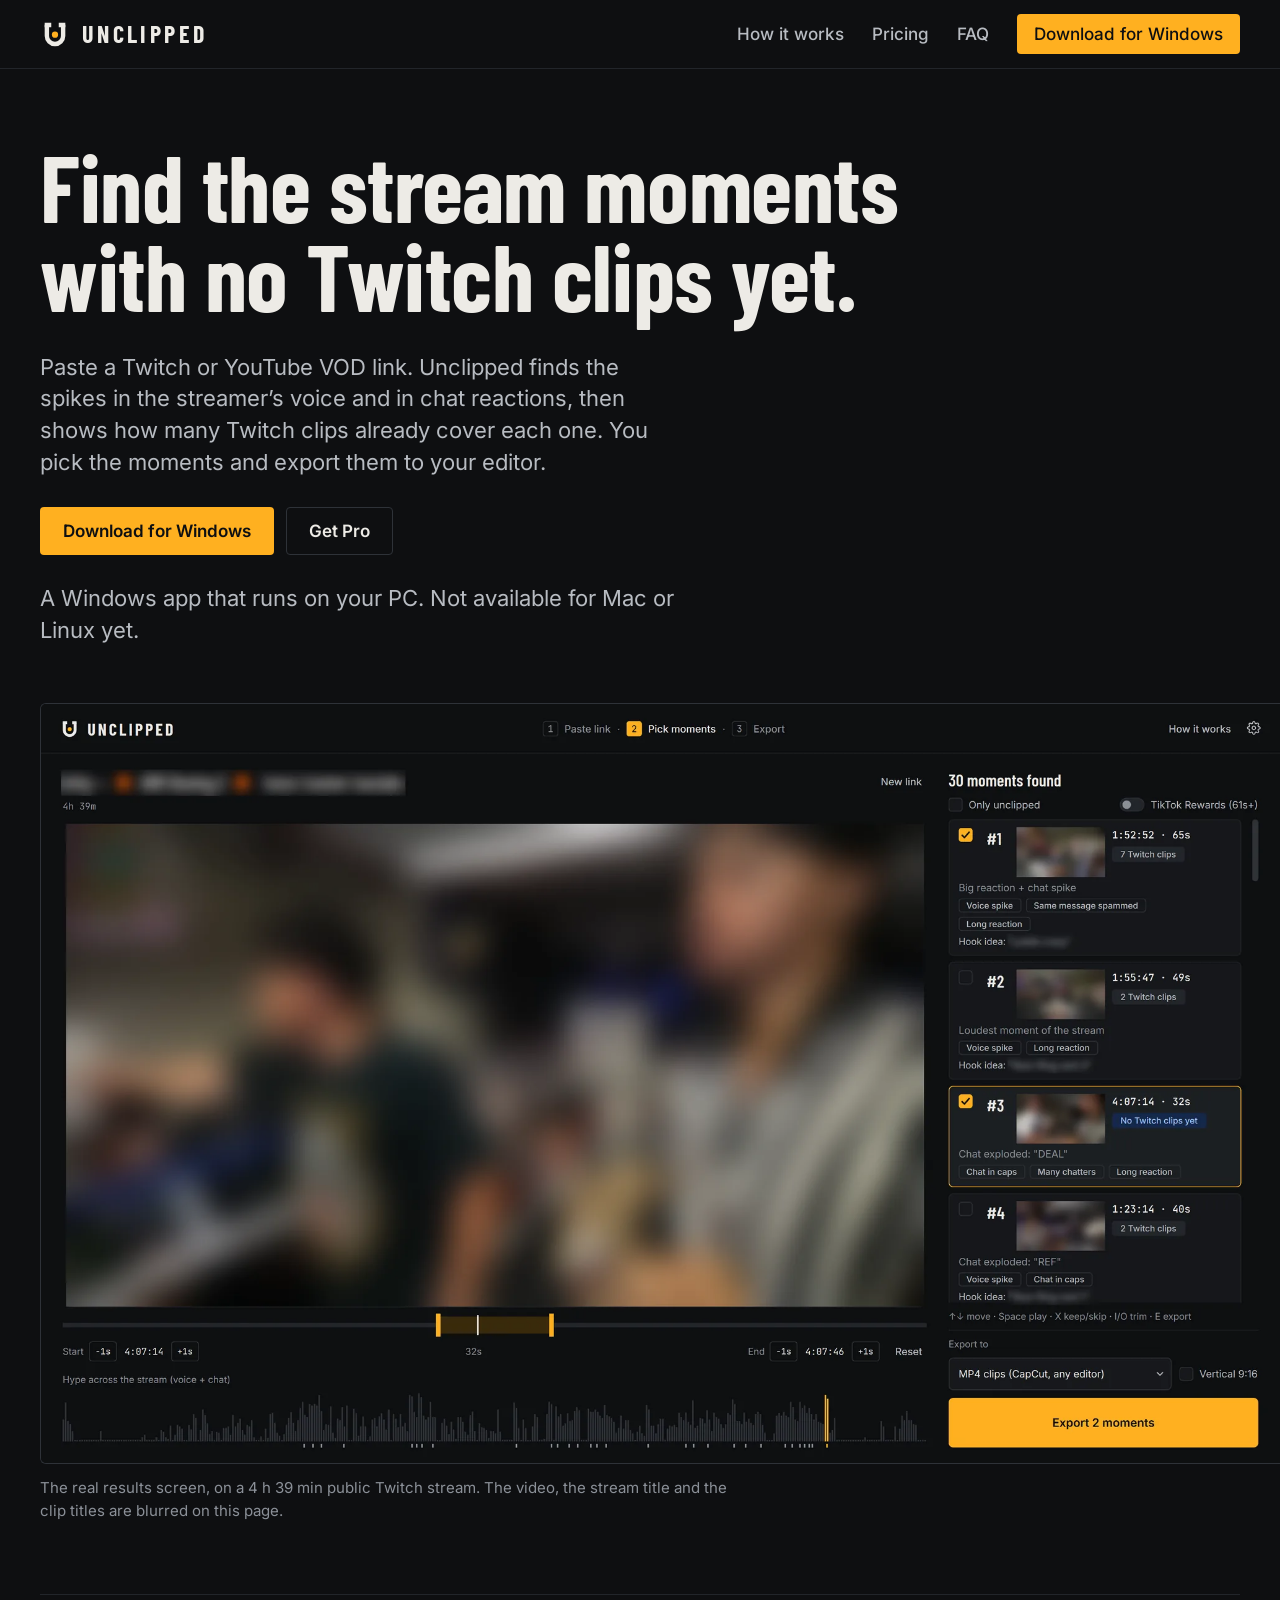
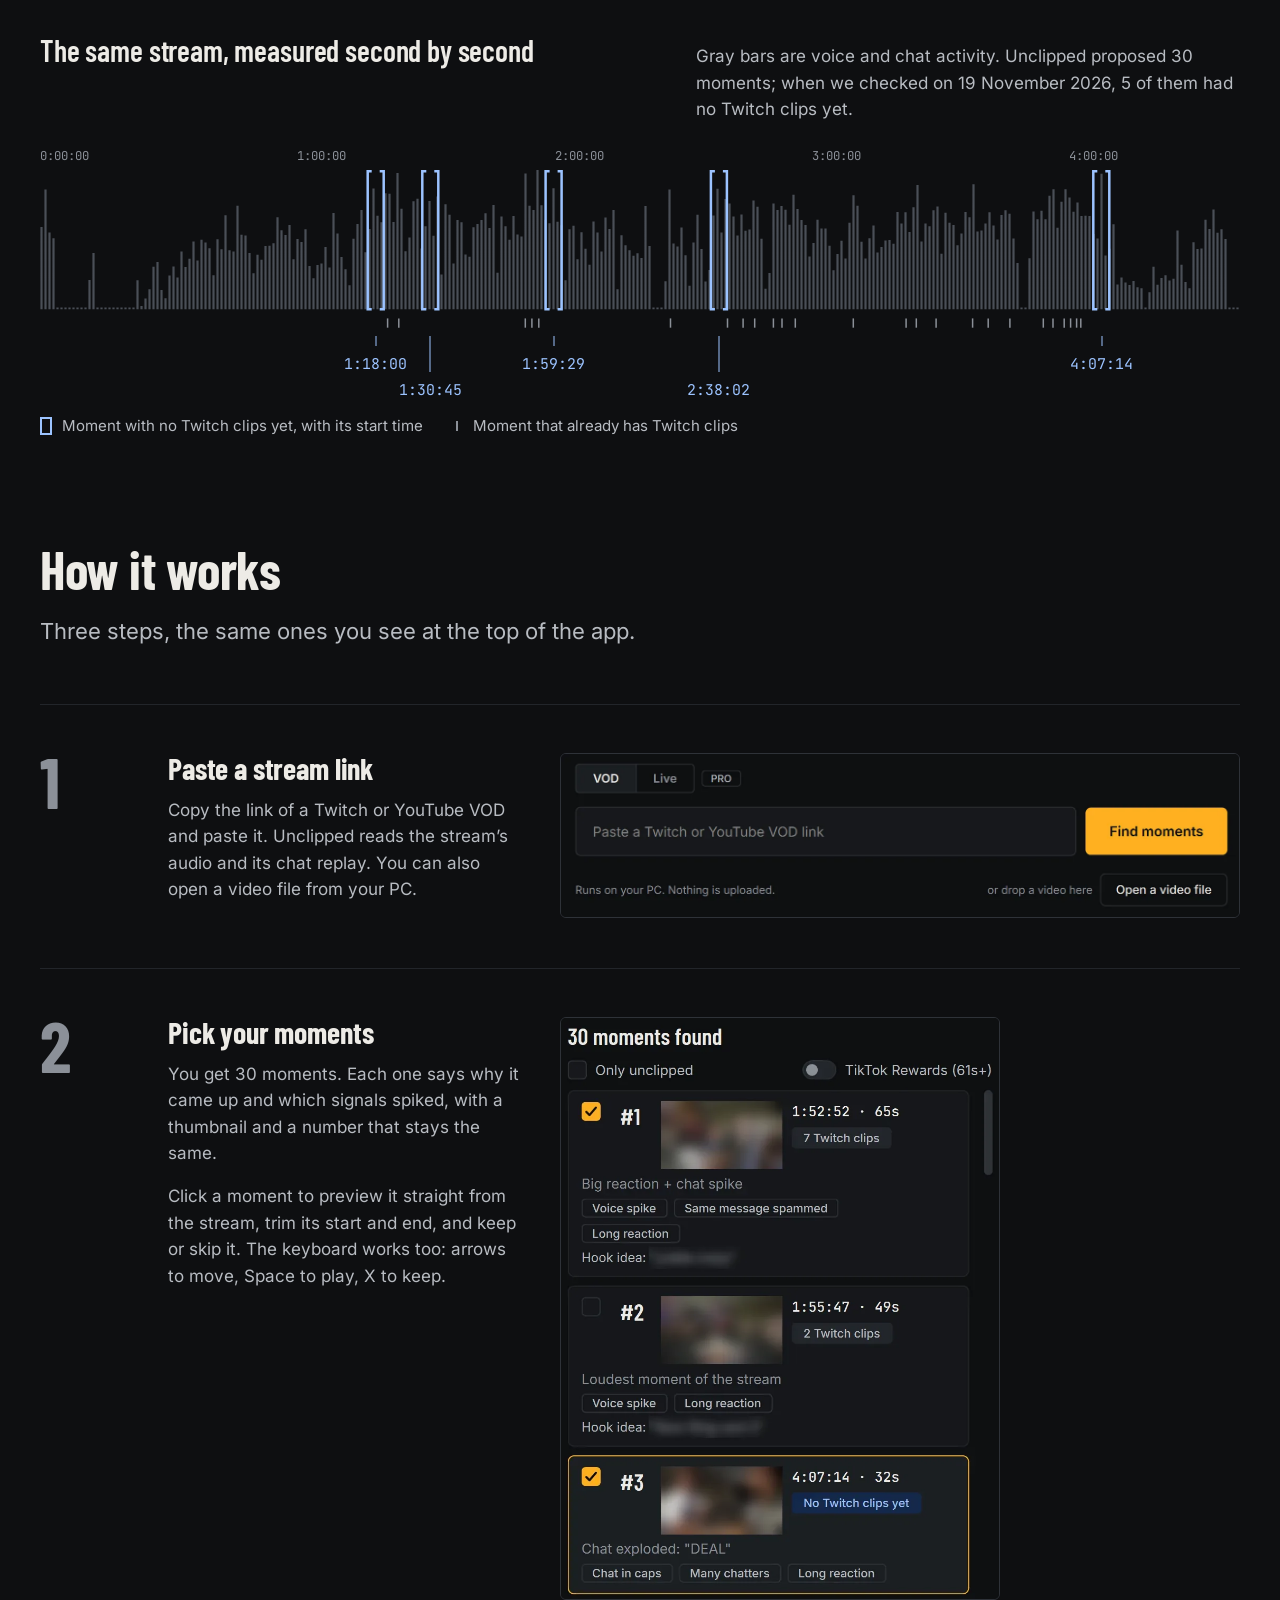
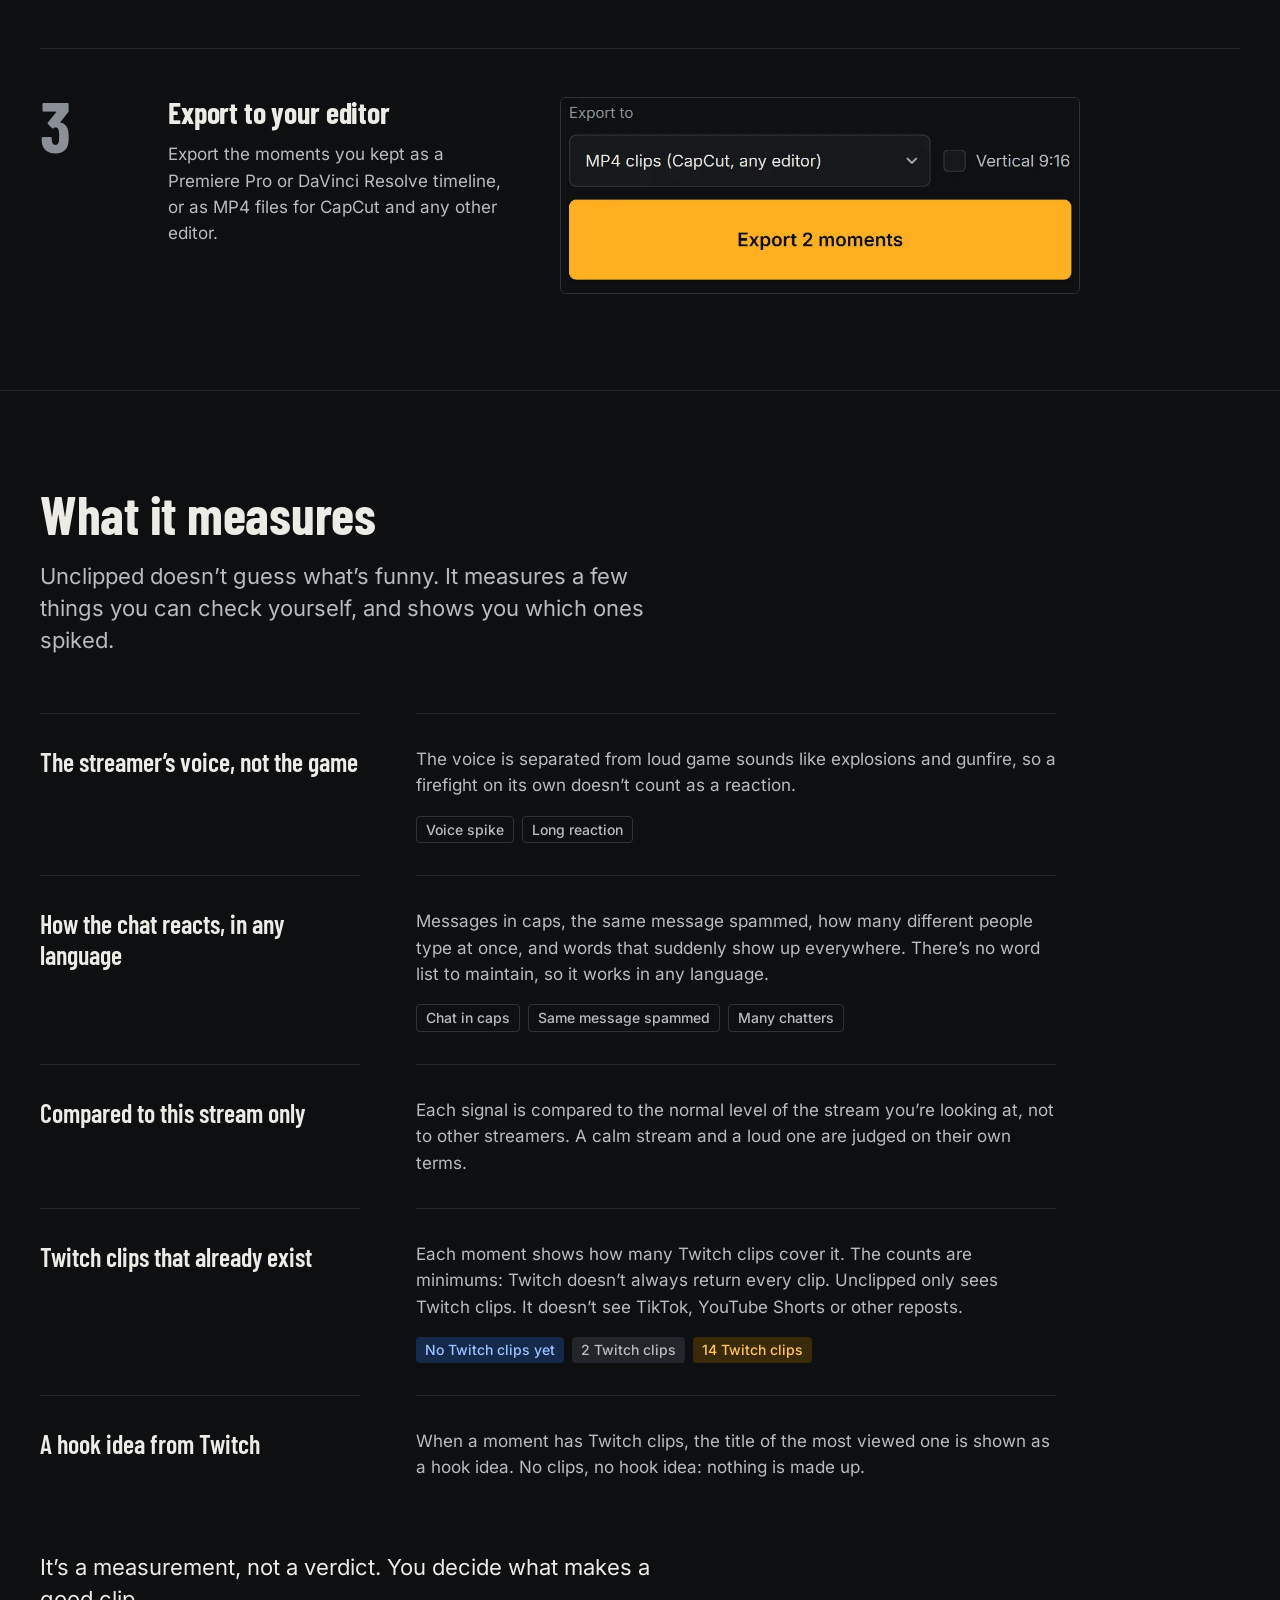
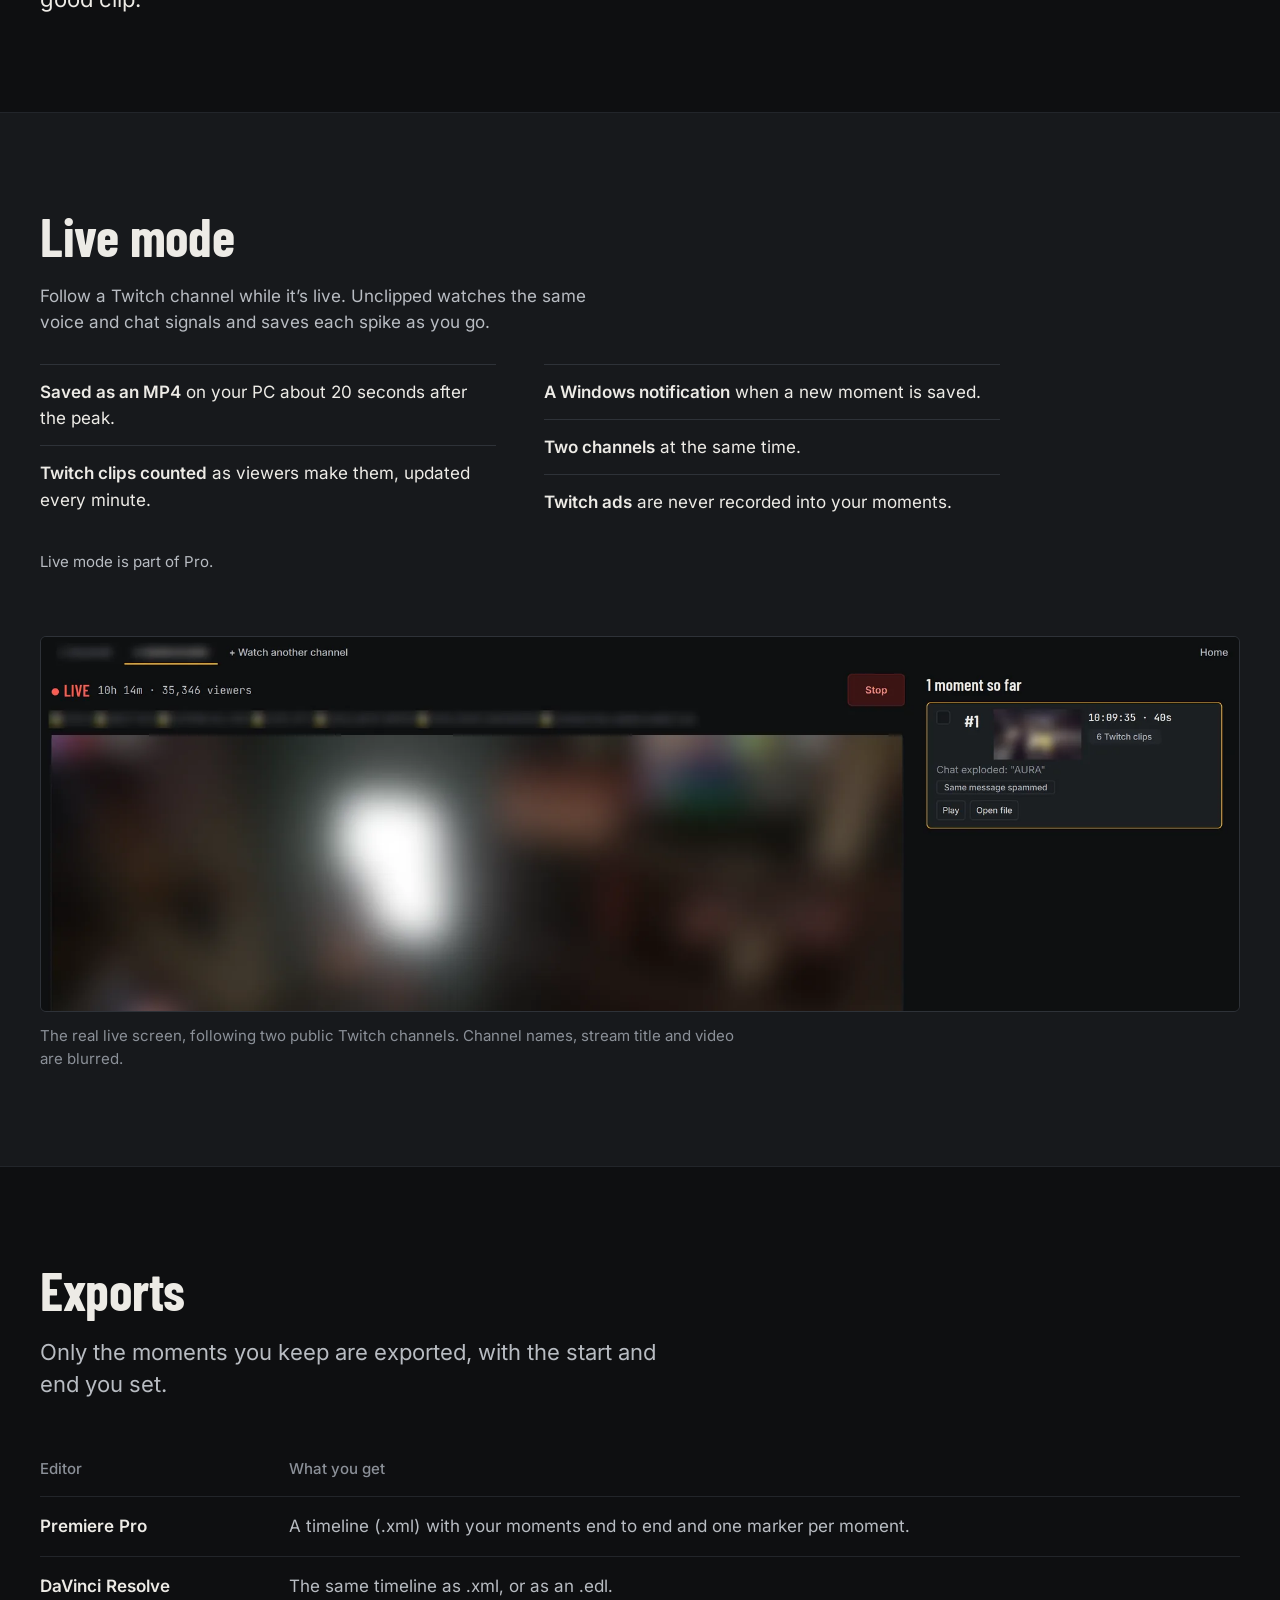
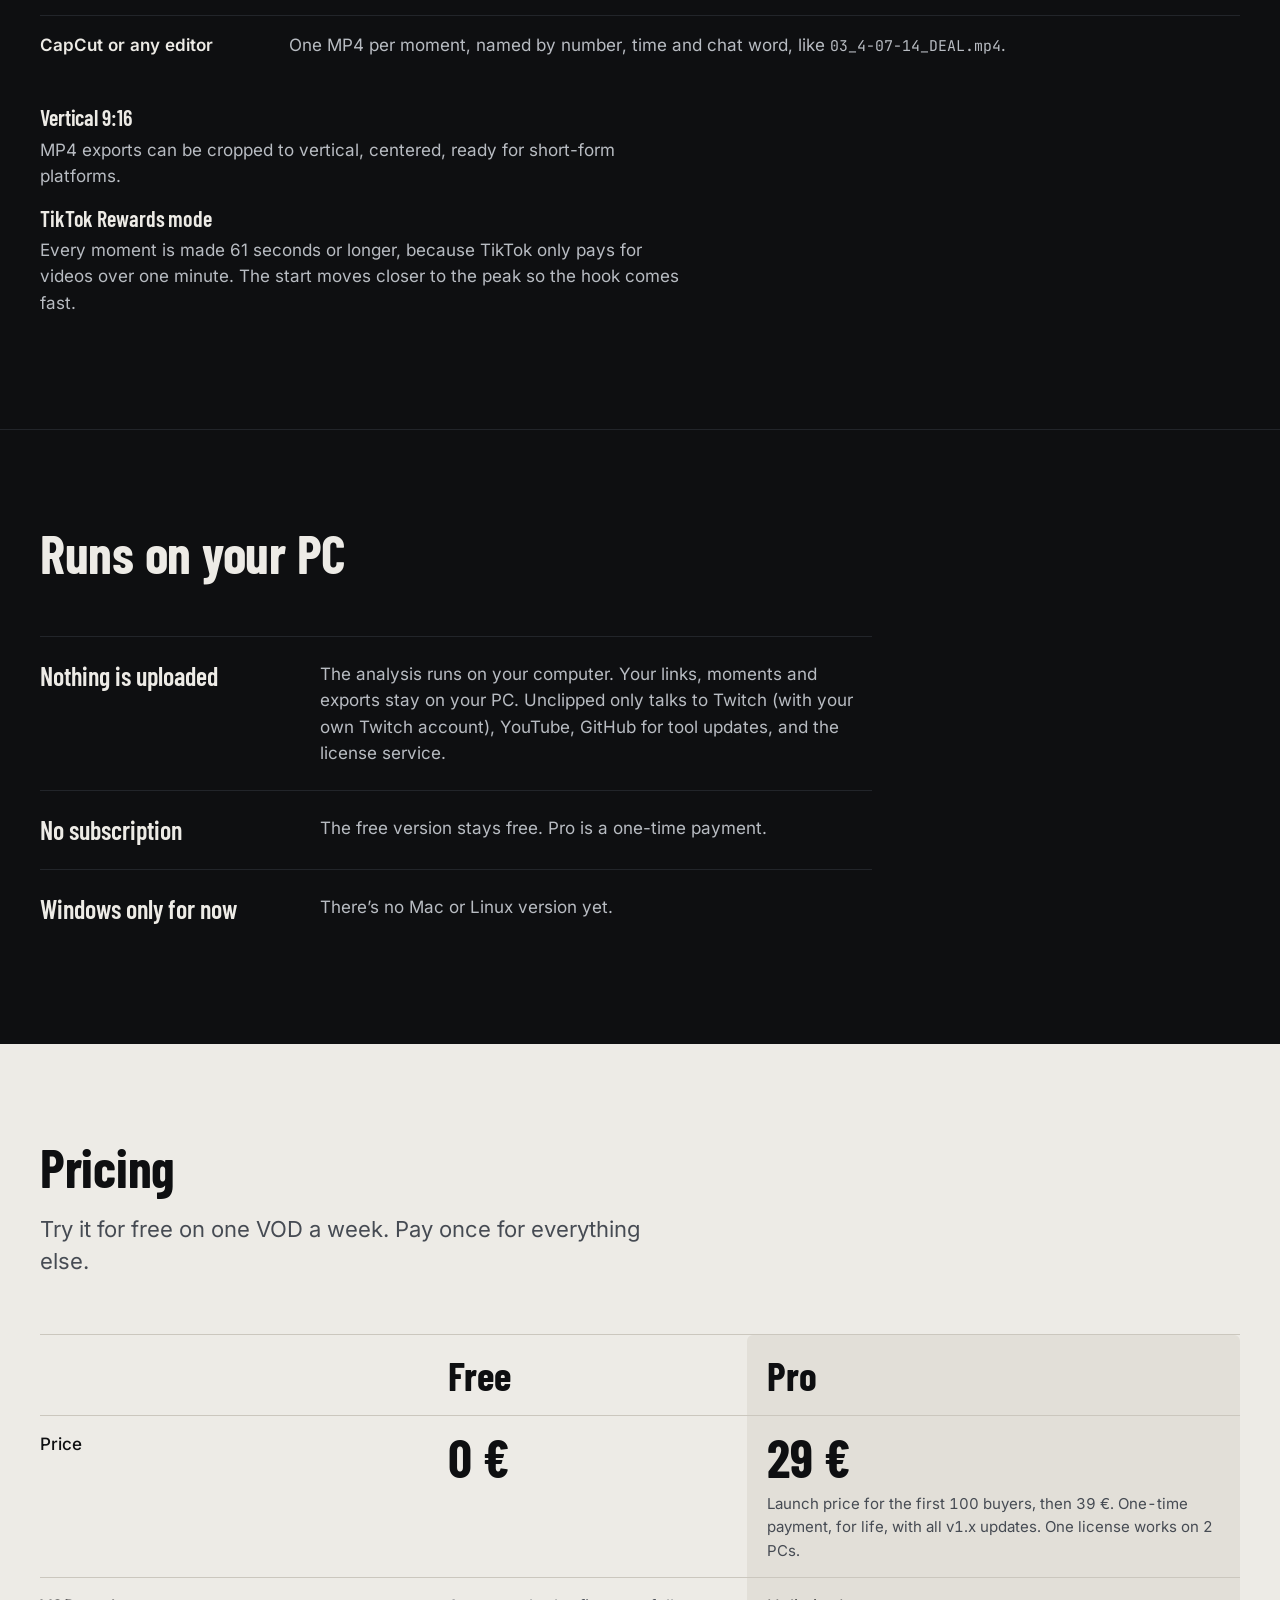
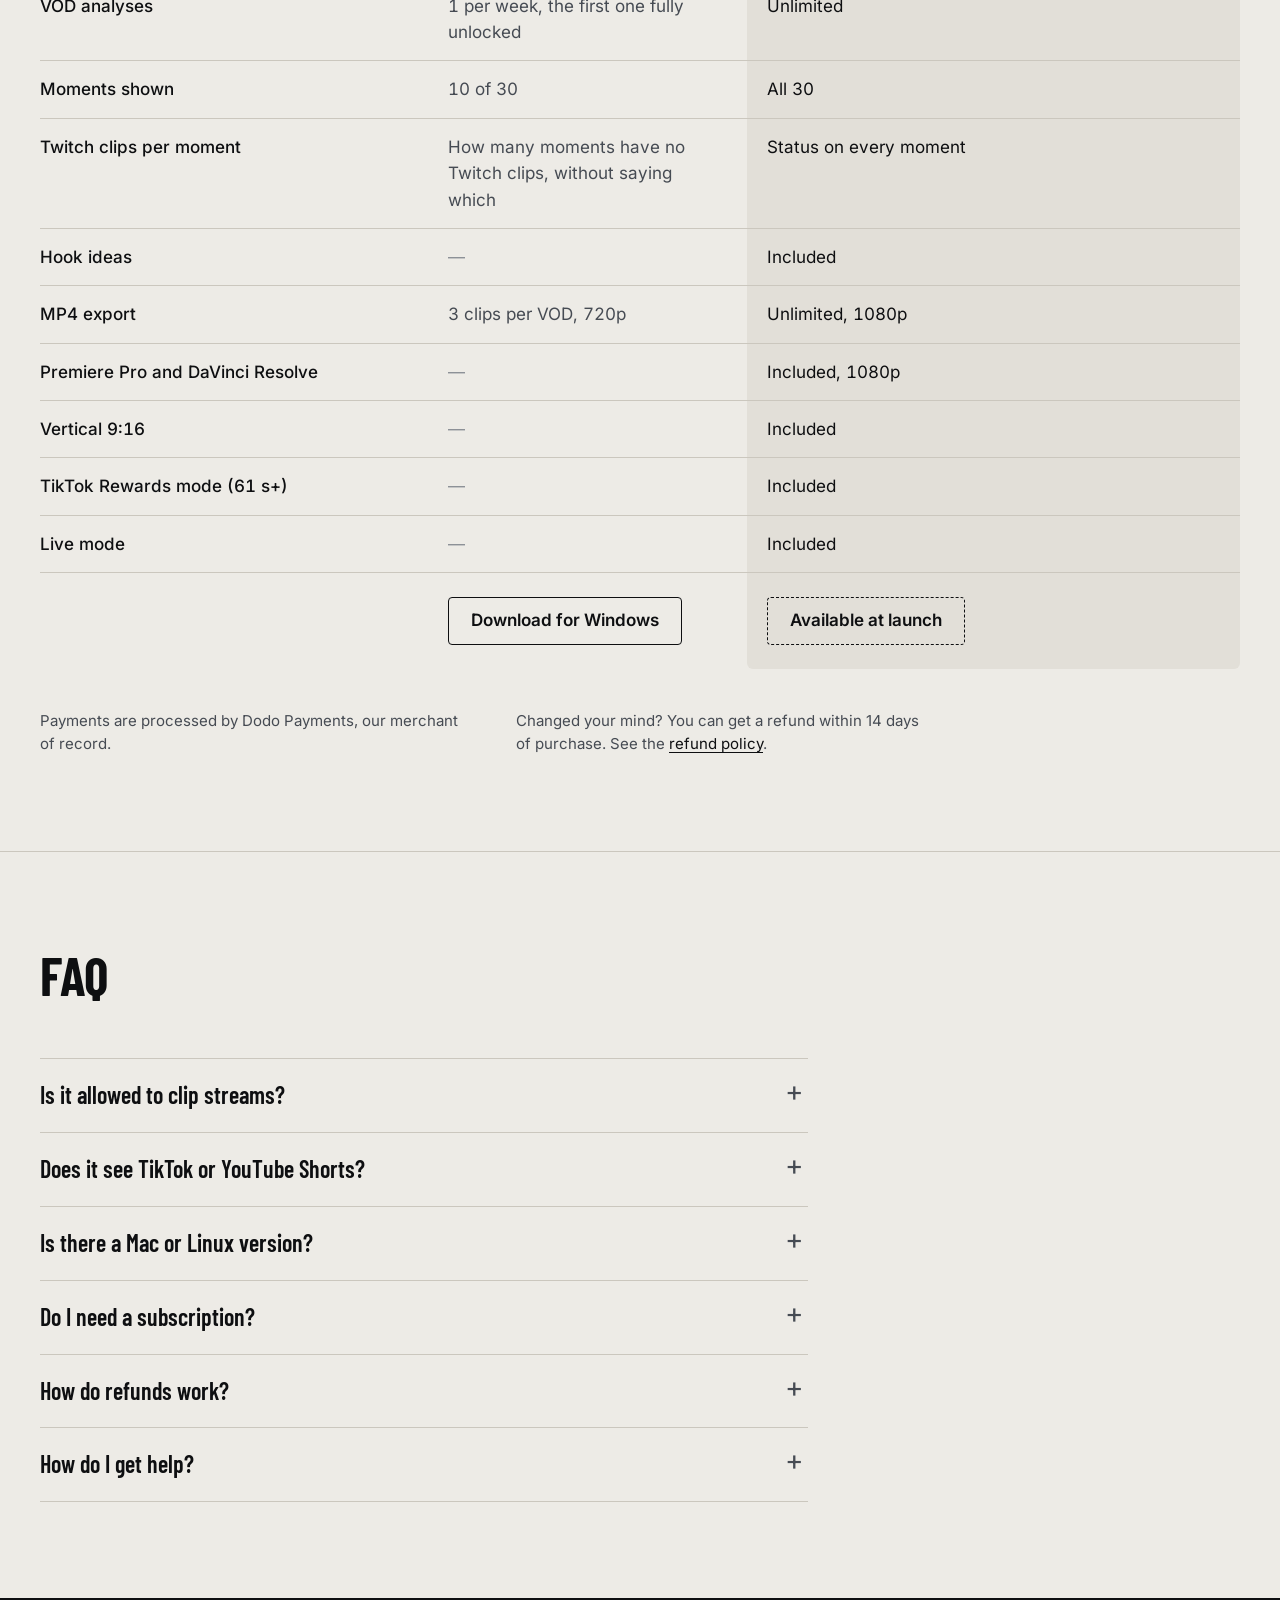
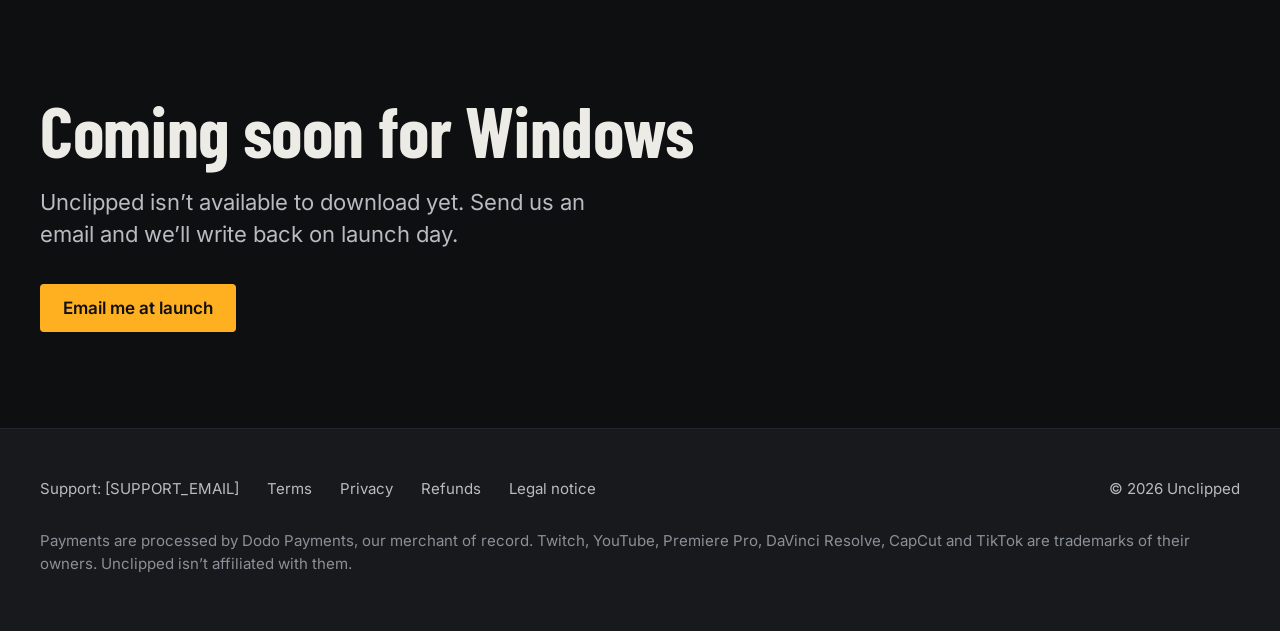
==== index.html @ 172aea5e "Unclipped website: home, legal pages, real app screenshots Co-Authored-By: Claude Opus 5.5 <noreply@" ====
<!doctype html>
<html lang="en">
<head>
<meta charset="utf-8">
<meta name="viewport" content="width=device-width, initial-scale=1">
<title>Unclipped: find stream moments with no Twitch clips yet</title>
<meta name="description" content="Windows app for clippers. Paste a Twitch or YouTube VOD link: Unclipped finds the spikes in voice and chat reactions and shows how many Twitch clips already cover each one. Runs on your PC.">
<link rel="canonical" href="https://mohamedjennane53-design.github.io/unclipped/">
<meta name="theme-color" content="#0E0F11">
<meta property="og:type" content="website">
<meta property="og:site_name" content="Unclipped">
<meta property="og:title" content="Unclipped: find stream moments with no Twitch clips yet">
<meta property="og:description" content="Windows app for clippers. Finds the spikes in voice and chat reactions in a VOD and shows how many Twitch clips already cover each one.">
<meta property="og:url" content="https://mohamedjennane53-design.github.io/unclipped/">
<meta property="og:image" content="https://mohamedjennane53-design.github.io/unclipped/assets/img/og.png">
<meta property="og:image:width" content="1200">
<meta property="og:image:height" content="630">
<meta property="og:image:alt" content="The Unclipped results screen, with a moment marked No Twitch clips yet">
<meta name="twitter:card" content="summary_large_image">
<link rel="icon" href="favicon.ico" sizes="any">
<link rel="icon" href="favicon.svg" type="image/svg+xml">
<link rel="apple-touch-icon" href="assets/img/apple-touch-icon.png">
<link rel="preload" href="assets/fonts/BarlowCondensed-Bold.woff2" as="font" type="font/woff2" crossorigin>
<link rel="preload" href="assets/fonts/Inter-Regular.woff2" as="font" type="font/woff2" crossorigin>
<link rel="stylesheet" href="assets/style.css">
</head>
<body>
<a class="skip" href="#main">Skip to content</a>

<header class="site-header">
  <div class="wrap">
    <a class="brand" href="./" aria-label="Unclipped home">
      <svg viewBox="0 0 48 48" aria-hidden="true"><path d="M11 9V27a13 13 0 0 0 26 0V9" fill="none" stroke="#EDEBE6" stroke-width="7"/><path d="M7.5 9.5H18M30 9.5H40.5" stroke="#EDEBE6" stroke-width="7"/><circle cx="24" cy="25" r="5" fill="#FFB020"/></svg>
      <span class="wordmark" translate="no">UNCLIPPED</span>
    </a>
    <nav class="nav" aria-label="Main">
      <a href="#how-it-works">How it works</a>
      <a href="#pricing">Pricing</a>
      <a href="#faq">FAQ</a>
      <a class="btn btn-primary" href="#download">Download for Windows</a>
    </nav>
    <details class="menu">
      <summary>Menu</summary>
      <nav class="menu-panel" aria-label="Main">
        <a href="#how-it-works">How it works</a>
        <a href="#pricing">Pricing</a>
        <a href="#faq">FAQ</a>
        <a href="#download">Download for Windows</a>
      </nav>
    </details>
  </div>
</header>

<main id="main">

  <section class="hero" aria-labelledby="hero-title">
    <div class="wrap">
      <h1 id="hero-title">Find the stream moments with no Twitch clips yet.</h1>
      <div class="hero-body">
        <p>Paste a Twitch or YouTube VOD link. Unclipped finds the spikes in the streamer’s voice and in chat reactions, then shows how many Twitch clips already cover each one. You pick the moments and export them to your editor.</p>
        <div class="hero-actions">
          <a class="btn btn-primary" href="#download">Download for Windows</a>
          <a class="btn btn-secondary" href="#pricing">Get Pro</a>
        </div>
        <p class="hero-note">A Windows app that runs on your PC. Not available for Mac or Linux yet.</p>
      </div>
      <figure class="shot hero-shot">
        <picture>
          <source media="(max-width: 599px)" srcset="assets/img/step-pick.webp" type="image/webp" width="829" height="1100">
          <source media="(max-width: 599px)" srcset="assets/img/step-pick.png" type="image/png" width="829" height="1100">
          <source srcset="assets/img/results.webp" type="image/webp">
          <img src="assets/img/results.png" width="2000" height="1225" fetchpriority="high"
               alt="The Unclipped results screen. On the right, a list of 30 moments; moment #3 at 4:07:14 is selected and marked No Twitch clips yet, the others show 7 and 2 Twitch clips. Each card shows why the moment came up, such as Chat exploded: DEAL, and tags like Chat in caps and Many chatters. On the left, the video preview, a trim bar from 4:07:14 to 4:07:46, and the hype curve of the whole stream.">
        </picture>
        <figcaption>The real results screen, on a 4 h 39 min public Twitch stream. The video, the stream title and the clip titles are blurred on this page.</figcaption>
      </figure>
    </div>

    <div class="wrap">
      <figure class="curve" aria-labelledby="curve-title">
        <div class="curve-head">
          <h2 id="curve-title">The same stream, measured second by second</h2>
          <p>Gray bars are voice and chat activity. Unclipped proposed 30 moments; when we checked on 19 November 2026, 5 of them had no Twitch clips yet.</p>
        </div>
        <div class="curve-plot">
<svg class="curve-svg" viewBox="0 0 1200 138" preserveAspectRatio="none" aria-hidden="true" focusable="false"><path class="curve-bars" d="M1.5 120v-70.9M5.5 120v-103.1M9.5 120v-66.1M13.5 120v-61.1M17.5 120v-1.5M21.5 120v-1.5M25.5 120v-1.5M29.5 120v-1.5M33.5 120v-1.5M37.5 120v-1.5M41.5 120v-1.5M45.5 120v-1.5M49.5 120v-25.2M53.5 120v-48.4M57.5 120v-1.5M61.5 120v-1.5M65.5 120v-1.5M69.5 120v-1.5M73.5 120v-1.5M77.5 120v-1.5M81.5 120v-1.5M85.5 120v-1.5M89.5 120v-1.5M93.5 120v-1.5M97.5 120v-24.9M101.5 120v-2.6M105.5 120v-9.2M109.5 120v-17.1M113.5 120v-36.6M117.5 120v-40.7M121.5 120v-16.4M125.5 120v-9.4M129.5 120v-28.9M133.5 120v-36.8M137.5 120v-27.2M141.5 120v-49.7M145.5 120v-36.3M149.5 120v-43.4M153.5 120v-58.4M157.5 120v-41.9M161.5 120v-59.8M165.5 120v-57.5M169.5 120v-52.6M173.5 120v-29.2M177.5 120v-60.2M181.5 120v-51.7M185.5 120v-80.9M189.5 120v-50.7M193.5 120v-49.7M197.5 120v-89.2M201.5 120v-64.2M205.5 120v-63.5M209.5 120v-48.4M213.5 120v-31.0M217.5 120v-46.9M221.5 120v-42.5M225.5 120v-54.4M229.5 120v-54.6M233.5 120v-56.8M237.5 120v-79.2M241.5 120v-68.1M245.5 120v-63.9M249.5 120v-72.5M253.5 120v-43.1M257.5 120v-60.4M261.5 120v-58.0M265.5 120v-69.0M269.5 120v-37.3M273.5 120v-26.7M277.5 120v-38.0M281.5 120v-39.4M285.5 120v-53.6M289.5 120v-35.8M293.5 120v-83.0M297.5 120v-65.3M301.5 120v-45.0M305.5 120v-34.4M309.5 120v-20.6M313.5 120v-60.8M317.5 120v-73.4M321.5 120v-85.5M325.5 120v-49.0M329.5 120v-69.1M333.5 120v-104.0M337.5 120v-80.6M341.5 120v-75.0M345.5 120v-99.9M349.5 120v-99.5M353.5 120v-75.1M357.5 120v-117.5M361.5 120v-86.5M365.5 120v-50.0M369.5 120v-61.7M373.5 120v-93.1M377.5 120v-95.3M381.5 120v-52.4M385.5 120v-71.4M389.5 120v-93.3M393.5 120v-63.3M397.5 120v-97.2M401.5 120v-29.8M405.5 120v-90.5M409.5 120v-81.5M413.5 120v-39.4M417.5 120v-76.9M421.5 120v-75.0M425.5 120v-47.1M429.5 120v-45.1M433.5 120v-70.7M437.5 120v-73.5M441.5 120v-76.9M445.5 120v-82.7M449.5 120v-69.9M453.5 120v-89.8M457.5 120v-31.4M461.5 120v-79.9M465.5 120v-71.5M469.5 120v-59.8M473.5 120v-80.3M477.5 120v-64.3M481.5 120v-62.7M485.5 120v-117.0M489.5 120v-89.2M493.5 120v-85.4M497.5 120v-120.0M501.5 120v-89.6M505.5 120v-77.0M509.5 120v-74.1M513.5 120v-104.2M517.5 120v-75.3M521.5 120v-72.3M525.5 120v-25.0M529.5 120v-69.0M533.5 120v-72.0M537.5 120v-43.0M541.5 120v-66.4M545.5 120v-52.1M549.5 120v-38.2M553.5 120v-75.5M557.5 120v-66.1M561.5 120v-49.6M565.5 120v-79.0M569.5 120v-69.1M573.5 120v-85.4M577.5 120v-17.1M581.5 120v-63.8M585.5 120v-55.1M589.5 120v-50.7M593.5 120v-46.0M597.5 120v-48.3M601.5 120v-44.2M605.5 120v-88.9M609.5 120v-54.5M613.5 120v-1.5M617.5 120v-1.5M621.5 120v-1.5M625.5 120v-24.0M629.5 120v-103.1M633.5 120v-56.7M637.5 120v-54.1M641.5 120v-70.3M645.5 120v-46.4M649.5 120v-20.1M653.5 120v-57.4M657.5 120v-81.3M661.5 120v-51.8M665.5 120v-23.9M669.5 120v-33.7M673.5 120v-80.8M677.5 120v-103.9M681.5 120v-66.0M685.5 120v-95.0M689.5 120v-91.1M693.5 120v-80.0M697.5 120v-63.6M701.5 120v-81.7M705.5 120v-67.6M709.5 120v-68.7M713.5 120v-93.8M717.5 120v-88.3M721.5 120v-60.8M725.5 120v-17.5M729.5 120v-31.1M733.5 120v-91.2M737.5 120v-85.5M741.5 120v-88.9M745.5 120v-85.7M749.5 120v-72.8M753.5 120v-98.6M757.5 120v-86.3M761.5 120v-76.8M765.5 120v-72.5M769.5 120v-45.3M773.5 120v-57.0M777.5 120v-77.0M781.5 120v-69.5M785.5 120v-69.6M789.5 120v-54.7M793.5 120v-33.5M797.5 120v-47.5M801.5 120v-58.9M805.5 120v-43.6M809.5 120v-74.5M813.5 120v-98.3M817.5 120v-89.2M821.5 120v-58.2M825.5 120v-43.7M829.5 120v-61.1M833.5 120v-72.2M837.5 120v-48.9M841.5 120v-53.5M845.5 120v-59.3M849.5 120v-59.6M853.5 120v-56.3M857.5 120v-83.8M861.5 120v-73.9M865.5 120v-83.5M869.5 120v-66.6M873.5 120v-87.9M877.5 120v-107.0M881.5 120v-58.3M885.5 120v-73.9M889.5 120v-71.4M893.5 120v-85.2M897.5 120v-88.6M901.5 120v-47.8M905.5 120v-83.1M909.5 120v-74.4M913.5 120v-72.5M917.5 120v-55.0M921.5 120v-65.2M925.5 120v-83.8M929.5 120v-79.2M933.5 120v-107.7M937.5 120v-67.0M941.5 120v-67.9M945.5 120v-73.8M949.5 120v-83.6M953.5 120v-72.2M957.5 120v-60.0M961.5 120v-81.1M965.5 120v-85.3M969.5 120v-82.2M973.5 120v-60.9M977.5 120v-39.8M981.5 120v-1.5M985.5 120v-1.5M989.5 120v-43.8M993.5 120v-84.1M997.5 120v-77.5M1001.5 120v-84.9M1005.5 120v-77.5M1009.5 120v-97.7M1013.5 120v-103.3M1017.5 120v-70.1M1021.5 120v-92.6M1025.5 120v-103.3M1029.5 120v-96.3M1033.5 120v-84.0M1037.5 120v-91.9M1041.5 120v-80.3M1045.5 120v-80.6M1049.5 120v-80.3M1053.5 120v-64.7M1057.5 120v-61.0M1061.5 120v-116.7M1065.5 120v-46.3M1069.5 120v-52.0M1073.5 120v-73.3M1077.5 120v-21.3M1081.5 120v-27.3M1085.5 120v-23.0M1089.5 120v-20.8M1093.5 120v-24.2M1097.5 120v-18.8M1101.5 120v-18.1M1105.5 120v-1.5M1109.5 120v-14.5M1113.5 120v-36.6M1117.5 120v-21.0M1121.5 120v-26.8M1125.5 120v-29.3M1129.5 120v-24.8M1133.5 120v-26.1M1137.5 120v-67.9M1141.5 120v-38.2M1145.5 120v-23.4M1149.5 120v-18.1M1153.5 120v-57.6M1157.5 120v-51.8M1161.5 120v-52.4M1165.5 120v-77.1M1169.5 120v-69.1M1173.5 120v-85.9M1177.5 120v-65.9M1181.5 120v-69.0M1185.5 120v-60.4M1189.5 120v-1.5M1193.5 120v-1.5M1197.5 120v-1.5"/><g class="curve-ticks"><path d="M485.3 128v8"/><path d="M498.8 128v8"/><path d="M358.8 128v8"/><path d="M1013.0 128v8"/><path d="M876.3 128v8"/><path d="M347.6 128v8"/><path d="M1024.2 128v8"/><path d="M932.6 128v8"/><path d="M714.7 128v8"/><path d="M1030.6 128v8"/><path d="M755.3 128v8"/><path d="M687.5 128v8"/><path d="M896.1 128v8"/><path d="M630.5 128v8"/><path d="M742.0 128v8"/><path d="M733.4 128v8"/><path d="M813.3 128v8"/><path d="M1036.6 128v8"/><path d="M866.1 128v8"/><path d="M1003.3 128v8"/><path d="M969.9 128v8"/><path d="M491.9 128v8"/><path d="M948.2 128v8"/><path d="M703.1 128v8"/><path d="M1040.8 128v8"/></g><g class="curve-marks"><path d="M331.7 1h-4v119h4M339.7 1h4v119h-4"/><path d="M386.3 1h-4v119h4M394.3 1h4v119h-4"/><path d="M509.6 1h-4v119h4M517.6 1h4v119h-4"/><path d="M674.9 1h-4v119h4M682.9 1h4v119h-4"/><path d="M1057.3 1h-4v119h4M1065.3 1h4v119h-4"/></g></svg>
<ol class="curve-labels" aria-label="Moments with no Twitch clips yet"><li style="--x:27.98%" class=""><span class="tc" translate="no">1:18:00</span></li><li style="--x:32.54%" class="low"><span class="tc" translate="no">1:30:45</span></li><li style="--x:42.81%" class=""><span class="tc" translate="no">1:59:29</span></li><li style="--x:56.58%" class="low"><span class="tc" translate="no">2:38:02</span></li><li style="--x:88.46%" class=""><span class="tc" translate="no">4:07:14</span></li></ol>
<ol class="curve-axis" aria-hidden="true"><li style="--x:0.00%"><span class="tc" translate="no">0:00:00</span></li><li style="--x:21.44%"><span class="tc" translate="no">1:00:00</span></li><li style="--x:42.88%"><span class="tc" translate="no">2:00:00</span></li><li style="--x:64.32%"><span class="tc" translate="no">3:00:00</span></li><li style="--x:85.76%"><span class="tc" translate="no">4:00:00</span></li></ol>
        </div>
        <ul class="curve-legend">
          <li><span class="key-bracket" aria-hidden="true"></span>Moment with no Twitch clips yet, with its start time</li>
          <li><span class="key-tick" aria-hidden="true"></span>Moment that already has Twitch clips</li>
        </ul>
      </figure>
    </div>
  </section>

  <section class="section" id="how-it-works" aria-labelledby="how-title">
    <div class="wrap">
      <div class="section-head">
        <h2 id="how-title">How it works</h2>
        <p>Three steps, the same ones you see at the top of the app.</p>
      </div>
      <ol class="steps">
        <li class="step">
          <span class="step-n" aria-hidden="true">1</span>
          <div>
            <h3>Paste a stream link</h3>
            <p>Copy the link of a Twitch or YouTube VOD and paste it. Unclipped reads the stream’s audio and its chat replay. You can also open a video file from your PC.</p>
          </div>
          <figure class="shot">
            <picture>
              <source srcset="assets/img/step-paste.webp" type="image/webp">
              <img src="assets/img/step-paste.png" width="1400" height="338" loading="lazy" decoding="async"
                   alt="The Unclipped home screen: a VOD or Live switch, a field that says Paste a Twitch or YouTube VOD link, a Find moments button, and the line Runs on your PC. Nothing is uploaded.">
            </picture>
          </figure>
        </li>
        <li class="step step-pick">
          <span class="step-n" aria-hidden="true">2</span>
          <div>
            <h3>Pick your moments</h3>
            <p>You get 30 moments. Each one says why it came up and which signals spiked, with a thumbnail and a number that stays the same.</p>
            <p>Click a moment to preview it straight from the stream, trim its start and end, and keep or skip it. The keyboard works too: arrows to move, Space to play, X to keep.</p>
          </div>
          <figure class="shot">
            <picture>
              <source srcset="assets/img/step-pick.webp" type="image/webp">
              <img src="assets/img/step-pick.png" width="829" height="1100" loading="lazy" decoding="async"
                   alt="The list of moments: #1 at 1:52:52 with 7 Twitch clips, #2 at 1:55:47 with 2 Twitch clips, #3 at 4:07:14 with No Twitch clips yet. Each card has a checkbox, a thumbnail, the reason, signal tags and, when there are clips, a hook idea (blurred here).">
            </picture>
          </figure>
        </li>
        <li class="step step-export">
          <span class="step-n" aria-hidden="true">3</span>
          <div>
            <h3>Export to your editor</h3>
            <p>Export the moments you kept as a Premiere Pro or DaVinci Resolve timeline, or as MP4 files for CapCut and any other editor.</p>
          </div>
          <figure class="shot">
            <picture>
              <source srcset="assets/img/step-export.webp" type="image/webp">
              <img src="assets/img/step-export.png" width="829" height="313" loading="lazy" decoding="async"
                   alt="The export panel: Export to MP4 clips (CapCut, any editor), a Vertical 9:16 checkbox and an Export 2 moments button.">
            </picture>
          </figure>
        </li>
      </ol>
    </div>
  </section>

  <section class="section" id="what-it-measures" aria-labelledby="measures-title">
    <div class="wrap">
      <div class="section-head">
        <h2 id="measures-title">What it measures</h2>
        <p>Unclipped doesn’t guess what’s funny. It measures a few things you can check yourself, and shows you which ones spiked.</p>
      </div>
      <dl class="measures">
        <dt>The streamer’s voice, not the game</dt>
        <dd>
          <p>The voice is separated from loud game sounds like explosions and gunfire, so a firefight on its own doesn’t count as a reaction.</p>
          <ul class="tags" aria-label="Voice signals"><li class="tag">Voice spike</li><li class="tag">Long reaction</li></ul>
        </dd>
        <dt>How the chat reacts, in any language</dt>
        <dd>
          <p>Messages in caps, the same message spammed, how many different people type at once, and words that suddenly show up everywhere. There’s no word list to maintain, so it works in any language.</p>
          <ul class="tags" aria-label="Chat signals"><li class="tag">Chat in caps</li><li class="tag">Same message spammed</li><li class="tag">Many chatters</li></ul>
        </dd>
        <dt>Compared to this stream only</dt>
        <dd>
          <p>Each signal is compared to the normal level of the stream you’re looking at, not to other streamers. A calm stream and a loud one are judged on their own terms.</p>
        </dd>
        <dt>Twitch clips that already exist</dt>
        <dd>
          <p>Each moment shows how many Twitch clips cover it. The counts are minimums: Twitch doesn’t always return every clip. Unclipped only sees Twitch clips. It doesn’t see TikTok, YouTube Shorts or other reposts.</p>
          <ul class="tags" aria-label="Clip statuses"><li class="status status-free">No Twitch clips yet</li><li class="status status-low">2 Twitch clips</li><li class="status status-crowded">14 Twitch clips</li></ul>
        </dd>
        <dt>A hook idea from Twitch</dt>
        <dd>
          <p>When a moment has Twitch clips, the title of the most viewed one is shown as a hook idea. No clips, no hook idea: nothing is made up.</p>
        </dd>
      </dl>
      <p class="measures-close">It’s a measurement, not a verdict. You decide what makes a good clip.</p>
    </div>
  </section>

  <section class="section live" id="live-mode" aria-labelledby="live-title">
    <div class="wrap live-grid">
      <div>
        <h2 id="live-title">Live mode</h2>
        <p>Follow a Twitch channel while it’s live. Unclipped watches the same voice and chat signals and saves each spike as you go.</p>
        <ul class="facts">
          <li><strong>Saved as an MP4</strong> on your PC about 20 seconds after the peak.</li>
          <li><strong>Twitch clips counted</strong> as viewers make them, updated every minute.</li>
          <li><strong>A Windows notification</strong> when a new moment is saved.</li>
          <li><strong>Two channels</strong> at the same time.</li>
          <li><strong>Twitch ads</strong> are never recorded into your moments.</li>
        </ul>
        <p class="pro-note">Live mode is part of Pro.</p>
      </div>
      <figure class="shot">
        <picture>
          <source srcset="assets/img/live.webp" type="image/webp">
          <img src="assets/img/live.png" width="1955" height="610" loading="lazy" decoding="async"
               alt="The Unclipped live screen following two channels. The status line reads LIVE, 10h 14m, 35,346 viewers, with a Stop button. On the right, 1 moment so far: #1 at 10:09:35, 40 seconds, 6 Twitch clips, Chat exploded: AURA, with Play and Open file buttons. The video below is blurred.">
        </picture>
        <figcaption>The real live screen, following two public Twitch channels. Channel names, stream title and video are blurred.</figcaption>
      </figure>
    </div>
  </section>

  <section class="section" id="exports" aria-labelledby="exports-title">
    <div class="wrap">
      <div class="section-head">
        <h2 id="exports-title">Exports</h2>
        <p>Only the moments you keep are exported, with the start and end you set.</p>
      </div>
      <div class="table-scroll">
        <table>
          <thead><tr><th scope="col">Editor</th><th scope="col">What you get</th></tr></thead>
          <tbody>
            <tr><th scope="row">Premiere Pro</th><td>A timeline (.xml) with your moments end to end and one marker per moment.</td></tr>
            <tr><th scope="row">DaVinci Resolve</th><td>The same timeline as .xml, or as an .edl.</td></tr>
            <tr><th scope="row">CapCut or any editor</th><td>One MP4 per moment, named by number, time and chat word, like <span class="tc" translate="no">03_4-07-14_DEAL.mp4</span>.</td></tr>
          </tbody>
        </table>
      </div>
      <div class="options">
        <h3>Vertical 9:16</h3>
        <p>MP4 exports can be cropped to vertical, centered, ready for short-form platforms.</p>
        <h3>TikTok Rewards mode</h3>
        <p>Every moment is made 61 seconds or longer, because TikTok only pays for videos over one minute. The start moves closer to the peak so the hook comes fast.</p>
      </div>
    </div>
  </section>

  <section class="section" id="local" aria-labelledby="local-title">
    <div class="wrap">
      <div class="section-head">
        <h2 id="local-title">Runs on your PC</h2>
      </div>
      <ul class="local-list">
        <li><strong>Nothing is uploaded</strong><span>The analysis runs on your computer. Your links, moments and exports stay on your PC. Unclipped only talks to Twitch (with your own Twitch account), YouTube, GitHub for tool updates, and the license service.</span></li>
        <li><strong>No subscription</strong><span>The free version stays free. Pro is a one-time payment.</span></li>
        <li><strong>Windows only for now</strong><span>There’s no Mac or Linux version yet.</span></li>
      </ul>
    </div>
  </section>

  <div class="paper">
    <section class="section" id="pricing" aria-labelledby="pricing-title">
      <div class="wrap">
        <div class="section-head">
          <h2 id="pricing-title">Pricing</h2>
          <p>Try it for free on one VOD a week. Pay once for everything else.</p>
        </div>
        <div class="table-scroll">
          <!-- PRICES: the only place where prices are written on the site. -->
          <table class="pricing-table">
            <thead>
              <tr><th scope="col"><span class="sr-only">Feature</span></th><th scope="col">Free</th><th scope="col" class="col-pro">Pro</th></tr>
            </thead>
            <tbody>
              <tr><th scope="row">Price</th><td><span class="price">0 €</span></td><td class="col-pro"><span class="price">29 €</span><span class="price-was">Launch price for the first 100 buyers, then 39 €. One-time payment, for life, with all v1.x updates. One license works on 2 PCs.</span></td></tr>
              <tr><th scope="row">VOD analyses</th><td>1 per week, the first one fully unlocked</td><td class="col-pro">Unlimited</td></tr>
              <tr><th scope="row">Moments shown</th><td>10 of 30</td><td class="col-pro">All 30</td></tr>
              <tr><th scope="row">Twitch clips per moment</th><td>How many moments have no Twitch clips, without saying which</td><td class="col-pro">Status on every moment</td></tr>
              <tr><th scope="row">Hook ideas</th><td><span class="no" aria-hidden="true">—</span><span class="sr-only">Not included</span></td><td class="col-pro">Included</td></tr>
              <tr><th scope="row">MP4 export</th><td>3 clips per VOD, 720p</td><td class="col-pro">Unlimited, 1080p</td></tr>
              <tr><th scope="row">Premiere Pro and DaVinci Resolve</th><td><span class="no" aria-hidden="true">—</span><span class="sr-only">Not included</span></td><td class="col-pro">Included, 1080p</td></tr>
              <tr><th scope="row">Vertical 9:16</th><td><span class="no" aria-hidden="true">—</span><span class="sr-only">Not included</span></td><td class="col-pro">Included</td></tr>
              <tr><th scope="row">TikTok Rewards mode (61 s+)</th><td><span class="no" aria-hidden="true">—</span><span class="sr-only">Not included</span></td><td class="col-pro">Included</td></tr>
              <tr><th scope="row">Live mode</th><td><span class="no" aria-hidden="true">—</span><span class="sr-only">Not included</span></td><td class="col-pro">Included</td></tr>
            </tbody>
            <tfoot>
              <tr><th scope="row"><span class="sr-only">Get it</span></th><td><a class="btn btn-secondary" href="#download">Download for Windows</a></td><td class="col-pro"><span class="btn btn-unavailable">Available at launch</span></td></tr>
            </tfoot>
          </table>
        </div>
        <div class="pricing-after">
          <p>Payments are processed by Dodo Payments, our merchant of record.</p>
          <p>Changed your mind? You can get a refund within 14 days of purchase. See the <a href="refund.html">refund policy</a>.</p>
        </div>
      </div>
    </section>

    <section class="section" id="faq" aria-labelledby="faq-title">
      <div class="wrap">
        <div class="section-head">
          <h2 id="faq-title">FAQ</h2>
        </div>
        <div class="faq">
          <details>
            <summary>Is it allowed to clip streams?</summary>
            <div><p>Use Unclipped on your own streams, or on streams you have permission to clip, like an authorized clipping campaign. Follow the rules of Twitch, YouTube and the platforms you post on.</p></div>
          </details>
          <details>
            <summary>Does it see TikTok or YouTube Shorts?</summary>
            <div><p>No. Unclipped only sees clips made on Twitch. Reposts on TikTok, YouTube Shorts or anywhere else aren’t counted, and the Twitch counts are minimums.</p></div>
          </details>
          <details>
            <summary>Is there a Mac or Linux version?</summary>
            <div><p>Not yet. Unclipped runs on Windows only for now.</p></div>
          </details>
          <details>
            <summary>Do I need a subscription?</summary>
            <div><p>No. Pro is a one-time payment.</p></div>
          </details>
          <details>
            <summary>How do refunds work?</summary>
            <div><p>Email us within 14 days of your purchase and you get a full refund through Dodo Payments. Details are in the <a href="refund.html">refund policy</a>.</p></div>
          </details>
          <details>
            <summary>How do I get help?</summary>
            <div><p>Email <a href="mailto:[SUPPORT_EMAIL]">[SUPPORT_EMAIL]</a>. Tell us what you tried and what happened, and add the VOD link if you can.</p></div>
          </details>
        </div>
      </div>
    </section>
  </div>

  <section class="section download" id="download" aria-labelledby="download-title">
    <div class="wrap">
      <h2 id="download-title">Coming soon for Windows</h2>
      <p>Unclipped isn’t available to download yet. Send us an email and we’ll write back on launch day.</p>
      <a class="btn btn-primary" href="mailto:[SUPPORT_EMAIL]?subject=Tell%20me%20when%20Unclipped%20launches">Email me at launch</a>
    </div>
  </section>

</main>

<footer class="site-footer">
  <div class="wrap footer-grid">
    <ul class="footer-links">
      <li><a href="mailto:[SUPPORT_EMAIL]">Support: [SUPPORT_EMAIL]</a></li>
      <li><a href="terms.html">Terms</a></li>
      <li><a href="privacy.html">Privacy</a></li>
      <li><a href="refund.html">Refunds</a></li>
      <li><a href="legal.html">Legal notice</a></li>
    </ul>
    <p>© 2026 Unclipped</p>
    <p class="footer-small">Payments are processed by Dodo Payments, our merchant of record. Twitch, YouTube, Premiere Pro, DaVinci Resolve, CapCut and TikTok are trademarks of their owners. Unclipped isn’t affiliated with them.</p>
  </div>
</footer>
</body>
</html>
---- assets/style.css ----
/* Unclipped site. Colors are the app's own (see DESIGN.md of the app).
   Ink = the software. Paper = the deal (pricing, FAQ, legal).
   Amber = your action only. Blue = "No Twitch clips yet" only. */

@font-face { font-family: "Barlow Condensed"; font-weight: 700; font-display: swap; src: url("fonts/BarlowCondensed-Bold.woff2") format("woff2"); }
@font-face { font-family: "Barlow Condensed"; font-weight: 600; font-display: swap; src: url("fonts/BarlowCondensed-SemiBold.woff2") format("woff2"); }
@font-face { font-family: "Inter"; font-weight: 400; font-display: swap; src: url("fonts/Inter-Regular.woff2") format("woff2"); }
@font-face { font-family: "Inter"; font-weight: 500; font-display: swap; src: url("fonts/Inter-Medium.woff2") format("woff2"); }
@font-face { font-family: "Inter"; font-weight: 600; font-display: swap; src: url("fonts/Inter-SemiBold.woff2") format("woff2"); }
@font-face { font-family: "JetBrains Mono"; font-weight: 400; font-display: swap; src: url("fonts/JetBrainsMono-Regular.woff2") format("woff2"); }

:root {
  --ink: #0E0F11;
  --panel: #17191C;
  --line: #22252A;
  --line-strong: #2E3238;
  --text: #EDEBE6;
  --muted: #B8BCC2;
  --dim: #8B9098;
  --amber: #FFB020;
  --amber-ink: #0E0F11;
  --blue: #9CC3FF;
  --blue-bg: #14284A;
  --clip: #FFC75A;
  --clip-bg: #3A2A0A;
  --paper: #EDEBE6;
  --paper-ink: #0E0F11;
  --paper-muted: #464B53;
  --paper-line: #CBC7BE;
  --paper-panel: #E2DFD8;

  --display: "Barlow Condensed", "Arial Narrow", sans-serif;
  --body: "Inter", system-ui, -apple-system, "Segoe UI", sans-serif;
  --mono: "JetBrains Mono", ui-monospace, Consolas, monospace;

  /* Type scale, ratio 4:3 from 17px */
  --t-0: 1.0625rem;   /* 17 */
  --t-1: 1.375rem;    /* 22 */
  --t-2: 1.875rem;    /* 30 */
  --t-3: 2.5rem;      /* 40 */
  --t-4: 3.3125rem;   /* 53 */
  --t-5: 4.4375rem;   /* 71 */
  --t-6: 5.875rem;    /* 94 */

  --gutter: 16px;
  --max: 1200px;
  color-scheme: dark;
}

*, *::before, *::after { box-sizing: border-box; }
html { -webkit-text-size-adjust: 100%; text-size-adjust: 100%; scroll-padding-top: 88px; }
@media (prefers-reduced-motion: no-preference) { html { scroll-behavior: smooth; } }
body {
  margin: 0;
  background: var(--ink);
  color: var(--text);
  font: 400 var(--t-0)/1.55 var(--body);
  -webkit-font-smoothing: antialiased;
  overflow-x: hidden;
}
img, svg { display: block; max-width: 100%; }
img { height: auto; }
a { color: inherit; text-underline-offset: 0.18em; text-decoration-thickness: 1px; }
a:hover { text-decoration-thickness: 2px; }
p { margin: 0 0 1em; }
h1, h2, h3 { font-family: var(--display); font-weight: 700; line-height: 1.02; margin: 0; letter-spacing: -0.005em; text-wrap: balance; }
:focus-visible { outline: 2px solid var(--amber); outline-offset: 3px; border-radius: 2px; }
.paper :focus-visible { outline-color: var(--paper-ink); }

.sr-only { position: absolute; width: 1px; height: 1px; padding: 0; margin: -1px; overflow: hidden; clip: rect(0 0 0 0); white-space: nowrap; border: 0; }
.skip { position: absolute; left: var(--gutter); top: -60px; z-index: 20; background: var(--amber); color: var(--amber-ink); padding: 10px 14px; border-radius: 4px; font-weight: 600; text-decoration: none; }
.skip:focus { top: 12px; }

.wrap { width: 100%; max-width: calc(var(--max) + 2 * var(--gutter)); margin: 0 auto; padding: 0 max(var(--gutter), env(safe-area-inset-right)) 0 max(var(--gutter), env(safe-area-inset-left)); }
@media (min-width: 768px) { :root { --gutter: 32px; } }

.tc { font-family: var(--mono); font-size: 0.875em; font-variant-numeric: tabular-nums; letter-spacing: 0; }

/* ---------- Buttons ---------- */
.btn {
  display: inline-flex; align-items: center; justify-content: center; gap: 8px;
  min-height: 48px; padding: 0 22px;
  font: 600 var(--t-0)/1 var(--body);
  border-radius: 4px; border: 1px solid transparent;
  text-decoration: none; cursor: pointer;
  touch-action: manipulation;
  -webkit-tap-highlight-color: transparent;
}
.btn-primary { background: var(--amber); color: var(--amber-ink); }
.btn-primary:hover { background: #FFC14D; }
.btn-secondary { border-color: var(--line-strong); color: var(--text); background: transparent; }
.btn-secondary:hover { border-color: var(--muted); }
.paper .btn-secondary { border-color: var(--paper-ink); color: var(--paper-ink); }
.btn[aria-disabled="true"] { cursor: default; }

/* ---------- Header ---------- */
.site-header { position: sticky; top: 0; z-index: 10; background: var(--ink); border-bottom: 1px solid var(--line); }
.site-header .wrap { display: flex; align-items: center; gap: 24px; min-height: 68px; }
.brand { display: inline-flex; align-items: center; gap: 12px; text-decoration: none; margin-right: auto; }
.brand svg { width: 30px; height: 30px; }
.wordmark { font: 700 1.5rem/1 var(--display); letter-spacing: 0.14em; }
.nav { display: flex; align-items: center; gap: 28px; }
.nav a { text-decoration: none; color: var(--muted); font-weight: 500; }
.nav a:hover { color: var(--text); text-decoration: underline; }
.nav .btn { min-height: 40px; padding: 0 16px; color: var(--amber-ink); }
.nav .btn:hover { color: var(--amber-ink); text-decoration: none; }

.menu { display: none; position: relative; }
.menu summary { list-style: none; cursor: pointer; min-height: 44px; padding: 0 14px; display: inline-flex; align-items: center; border: 1px solid var(--line-strong); border-radius: 4px; font-weight: 500; }
.menu summary::-webkit-details-marker { display: none; }
.menu summary:hover { border-color: var(--muted); }
.menu-panel { position: absolute; right: 0; top: calc(100% + 8px); background: var(--panel); border: 1px solid var(--line-strong); border-radius: 6px; padding: 8px; min-width: 240px; display: grid; }
.menu-panel a { padding: 12px 14px; text-decoration: none; border-radius: 4px; }
.menu-panel a:hover { background: var(--line); }
@media (max-width: 860px) {
  .nav { display: none; }
  .menu { display: block; }
}

/* ---------- Sections ---------- */
.section { padding: 96px 0; }
.section + .section { border-top: 1px solid var(--line); }
.section-head { max-width: 40rem; margin-bottom: 56px; }
.section-head h2 { font-size: var(--t-4); margin-bottom: 20px; }
.section-head p { color: var(--muted); font-size: var(--t-1); line-height: 1.45; margin: 0; }
@media (max-width: 767px) {
  .section { padding: 64px 0; }
  .section-head { margin-bottom: 36px; }
  .section-head h2 { font-size: var(--t-3); }
  .section-head p { font-size: var(--t-0); }
}

/* ---------- Hero ---------- */
.hero { padding: 72px 0 0; }
.hero h1 { font-size: var(--t-6); line-height: 0.95; max-width: 11.5em; margin-bottom: 32px; }
.hero-body { display: grid; grid-template-columns: minmax(0, 40rem); gap: 28px; margin-bottom: 56px; }
.hero-body p { color: var(--muted); font-size: var(--t-1); line-height: 1.45; margin: 0; }
.hero-actions { display: flex; flex-wrap: wrap; gap: 12px; }
.hero-note { color: var(--dim); font-size: 0.9375rem; margin: -8px 0 0; }
@media (max-width: 1023px) {
  .hero h1 { font-size: var(--t-5); }
}
@media (max-width: 599px) {
  .hero { padding-top: 44px; }
  .hero h1 { font-size: var(--t-4); line-height: 0.98; margin-bottom: 20px; }
  .hero-body p { font-size: var(--t-0); }
  .hero-actions .btn { flex: 1 1 100%; }
}

/* The real screenshot: flat, thin border, no shadow. Bleeds off the right edge on wide screens. */
.shot { margin: 0; }
.shot img { border: 1px solid var(--line-strong); border-radius: 6px; background: var(--panel); width: 100%; }
.shot figcaption { color: var(--dim); font-size: 0.9375rem; margin-top: 12px; max-width: 44rem; }
.hero-shot { margin-right: calc(-1 * var(--gutter)); }
@media (min-width: 1280px) {
  .hero-shot { margin-right: calc((100vw - var(--max)) / -2 + 0px); }
  .hero-shot img { border-right: 0; border-radius: 6px 0 0 6px; }
}

/* ---------- The hype curve: the one bold thing ---------- */
.curve { margin: 72px 0 0; padding: 40px 0 8px; border-top: 1px solid var(--line); }
.curve-head { display: grid; grid-template-columns: minmax(0, 1fr) auto; gap: 8px 32px; align-items: baseline; margin-bottom: 28px; }
.curve-head h2 { font-size: var(--t-2); font-weight: 600; }
.curve-head p { color: var(--muted); margin: 0; max-width: 34rem; }
.curve-plot { position: relative; padding-bottom: 84px; margin-top: 48px; }
.curve-svg { width: 100%; height: 160px; overflow: visible; }
.curve-bars { stroke: #4A4F57; stroke-width: 2.2; vector-effect: non-scaling-stroke; fill: none; }
.curve-ticks path { stroke: var(--dim); stroke-width: 1.5; vector-effect: non-scaling-stroke; }
.curve-marks path { stroke: var(--blue); stroke-width: 2.5; fill: none; vector-effect: non-scaling-stroke; }
.curve-labels, .curve-axis { list-style: none; margin: 0; padding: 0; position: absolute; left: 0; right: 0; }
.curve-labels { top: 166px; }
.curve-labels li { position: absolute; left: var(--x); transform: translateX(-50%); color: var(--blue); white-space: nowrap; }
.curve-labels li::before { content: ""; display: block; width: 1px; height: 10px; background: var(--blue); margin: 0 auto 4px; }
.curve-labels li.low { top: 26px; }
.curve-labels li.low::before { height: 36px; margin-top: -26px; }
.curve-axis { top: -26px; border: 0; }
.curve-axis li { position: absolute; left: var(--x); color: var(--dim); font-size: 0.875rem; }
.curve-axis li:first-child { transform: none; }
.curve-legend { display: flex; flex-wrap: wrap; gap: 12px 28px; color: var(--muted); font-size: 0.9375rem; margin: 0; padding: 0; list-style: none; }
.curve-legend li { display: flex; align-items: center; gap: 10px; }
.key-bracket { width: 12px; height: 18px; border: 2.5px solid var(--blue); border-left-width: 2.5px; }
.key-tick { width: 1.5px; height: 10px; background: var(--dim); margin: 0 5px; }
@media (max-width: 767px) {
  .curve-head { grid-template-columns: 1fr; }
  .curve-svg { height: 110px; }
  .curve-labels { display: none; }
  .curve-plot { padding-bottom: 28px; }
  .curve-axis li:nth-child(even) { display: none; }
}

/* ---------- App vocabulary: tags and statuses, as in the app ---------- */
.tags { display: flex; flex-wrap: wrap; gap: 8px; margin: 16px 0 0; padding: 0; list-style: none; }
.tag { display: inline-block; border: 1px solid var(--line-strong); color: var(--muted); border-radius: 4px; padding: 3px 9px; font: 500 0.875rem/1.4 var(--body); }
.status { display: inline-block; border-radius: 4px; padding: 3px 9px; font: 500 0.875rem/1.4 var(--body); }
.status-free { background: var(--blue-bg); color: var(--blue); }
.status-low { background: var(--line); color: var(--muted); }
.status-crowded { background: var(--clip-bg); color: var(--clip); }

/* ---------- How it works: a real sequence ---------- */
.steps { list-style: none; margin: 0; padding: 0; }
.step { display: grid; grid-template-columns: 5.5rem minmax(0, 22rem) minmax(0, 1fr); gap: 24px 40px; align-items: start; padding: 48px 0; border-top: 1px solid var(--line); }
.step:last-child { padding-bottom: 0; }
.step-n { font: 700 var(--t-5)/0.8 var(--display); color: var(--dim); }
.step h3 { font-size: var(--t-2); margin-bottom: 14px; }
.step p { color: var(--muted); }
.step .shot img { max-width: 100%; }
.step-pick .shot { max-width: 440px; }
.step-export .shot { max-width: 520px; }
@media (max-width: 899px) {
  .step { grid-template-columns: 3.5rem minmax(0, 1fr); padding: 36px 0; }
  .step-n { font-size: var(--t-4); }
  .step .shot { grid-column: 1 / -1; }
}

/* ---------- What it measures ---------- */
.measures { margin: 0; display: grid; grid-template-columns: minmax(0, 20rem) minmax(0, 40rem); gap: 0 56px; }
.measures dt, .measures dd { padding: 32px 0; border-top: 1px solid var(--line); margin: 0; }
.measures dt { font: 600 var(--t-1)/1.2 var(--display); font-size: 1.625rem; }
.measures dd { color: var(--muted); }
.measures dd p:last-child { margin-bottom: 0; }
.measures-close { margin: 40px 0 0; max-width: 40rem; font-size: var(--t-1); line-height: 1.45; }
@media (max-width: 767px) {
  .measures { grid-template-columns: 1fr; }
  .measures dd { border-top: 0; padding-top: 0; }
  .measures dt { padding-bottom: 10px; }
}

/* ---------- Live mode ---------- */
.live { background: var(--panel); }
.live-grid { display: grid; grid-template-columns: minmax(0, 1fr); gap: 48px; }
.live-grid > div > p { max-width: 36rem; }
.live-grid .facts { max-width: 60rem; }
.live-grid .facts { columns: 2; column-gap: 48px; }
.live-grid .facts li { break-inside: avoid; }
.live h2 { font-size: var(--t-4); margin-bottom: 20px; }
.live p { color: var(--muted); }
.facts { list-style: none; margin: 28px 0 0; padding: 0; }
.facts li { padding: 14px 0; border-top: 1px solid var(--line-strong); }
.facts strong { color: var(--text); font-weight: 600; }
.pro-note { color: var(--dim); font-size: 0.9375rem; margin-top: 20px; }
@media (max-width: 899px) {
  .live-grid { grid-template-columns: 1fr; }
  .live-grid .facts { columns: 1; }
  .live h2 { font-size: var(--t-3); }
}

/* ---------- Exports ---------- */
.export-grid { display: grid; grid-template-columns: minmax(0, 1fr) minmax(0, 400px); gap: 40px 56px; align-items: start; }
.table-scroll { overflow-x: auto; }
table { width: 100%; border-collapse: collapse; font-variant-numeric: tabular-nums; }
th, td { text-align: left; vertical-align: top; padding: 16px 20px 16px 0; border-top: 1px solid var(--line); }
thead th { border-top: 0; color: var(--dim); font-weight: 500; font-size: 0.9375rem; padding-top: 0; }
tbody th { font-weight: 600; }
td { color: var(--muted); overflow-wrap: anywhere; }
.options { margin-top: 32px; }
.options h3 { font-size: var(--t-1); font-weight: 600; margin-bottom: 8px; }
.options p { color: var(--muted); max-width: 40rem; }
@media (max-width: 899px) { .export-grid { grid-template-columns: 1fr; } }

/* ---------- Runs on your PC ---------- */
.local-list { list-style: none; margin: 0; padding: 0; display: grid; gap: 0; max-width: 52rem; }
.local-list li { display: grid; grid-template-columns: minmax(0, 15rem) minmax(0, 1fr); gap: 8px 40px; padding: 24px 0; border-top: 1px solid var(--line); }
.local-list strong { font: 600 1.625rem/1.15 var(--display); }
.local-list span { color: var(--muted); }
@media (max-width: 767px) { .local-list li { grid-template-columns: 1fr; } }

/* ---------- Paper: the deal ---------- */
.paper { background: var(--paper); color: var(--paper-ink); color-scheme: light; }
.paper .section + .section, .paper.section + .paper.section { border-top-color: var(--paper-line); }
.paper .section-head p, .paper p.lead { color: var(--paper-muted); }
.paper a { color: var(--paper-ink); }

.pricing-table { min-width: 560px; }
.pricing-table th, .pricing-table td { border-top: 1px solid var(--paper-line); color: var(--paper-ink); padding: 15px 24px 15px 0; }
.pricing-table td { color: var(--paper-muted); }
.pricing-table thead th { color: var(--paper-ink); font: 700 var(--t-3)/1 var(--display); padding-top: 20px; padding-bottom: 20px; }
.pricing-table thead th:first-child { width: 34%; }
.pricing-table tbody th { font-weight: 500; }
.pricing-table .col-pro { background: var(--paper-panel); padding-left: 20px; padding-right: 20px; color: var(--paper-ink); }
.pricing-table thead .col-pro { border-radius: 6px 6px 0 0; padding-top: 20px; }
.pricing-table tfoot .col-pro { border-radius: 0 0 6px 6px; }
.pricing-table tfoot td { padding-top: 24px; padding-bottom: 24px; }
.price { font: 700 var(--t-4)/1 var(--display); color: var(--paper-ink); display: block; }
.price-was { display: block; margin-top: 8px; color: var(--paper-muted); font-size: 0.9375rem; }
.no { color: #8A8E95; }
.pricing-after { display: grid; grid-template-columns: repeat(2, minmax(0, 1fr)); gap: 24px 56px; margin-top: 40px; max-width: 56rem; color: var(--paper-muted); font-size: 0.9375rem; }
.pricing-after p { margin: 0; }
.btn-unavailable { background: transparent; color: var(--paper-ink); border: 1px dashed var(--paper-ink); }
@media (max-width: 767px) {
  .pricing-after { grid-template-columns: 1fr; }
  .pricing-table thead th { font-size: var(--t-2); }
  .price { font-size: var(--t-3); }
}
@media (max-width: 599px) {
  .pricing-table { min-width: 0; font-size: 0.9375rem; }
  .pricing-table th, .pricing-table td { padding: 12px 10px 12px 0; }
  .pricing-table .col-pro { padding-left: 10px; padding-right: 10px; }
  .pricing-table thead th:first-child { width: 30%; }
  .pricing-table tfoot .btn { min-height: 44px; padding: 0 10px; font-size: 0.875rem; width: 100%; text-align: center; }
  .price-was { font-size: 0.8125rem; }
  .hero-shot { margin-right: 0; }
  .hero-shot img { max-width: 440px; }
}

.faq { max-width: 48rem; }
.faq details { border-top: 1px solid var(--paper-line); }
.faq details:last-child { border-bottom: 1px solid var(--paper-line); }
.faq summary { cursor: pointer; list-style: none; padding: 22px 40px 22px 0; position: relative; font: 600 1.5rem/1.2 var(--display); }
.faq summary::-webkit-details-marker { display: none; }
.faq summary:hover { text-decoration: underline; text-decoration-thickness: 1px; text-underline-offset: 0.18em; }
.faq summary::after { content: "+"; position: absolute; right: 4px; top: 18px; font: 400 1.75rem/1 var(--body); color: var(--paper-muted); }
.faq details[open] summary::after { content: "\2212"; }
.faq details > div { padding: 0 0 24px; color: var(--paper-muted); max-width: 40rem; }
.faq details > div p:last-child { margin-bottom: 0; }

/* ---------- Download ---------- */
.download h2 { font-size: var(--t-5); margin-bottom: 20px; }
.download p { color: var(--muted); max-width: 36rem; font-size: var(--t-1); line-height: 1.45; }
.download .btn { margin-top: 12px; }
@media (max-width: 767px) { .download h2 { font-size: var(--t-4); } .download p { font-size: var(--t-0); } }

/* ---------- Footer ---------- */
.site-footer { background: var(--panel); border-top: 1px solid var(--line); padding: 48px 0 56px; color: var(--muted); font-size: 0.9375rem; }
.footer-grid { display: grid; grid-template-columns: minmax(0, 1fr) auto; gap: 28px 48px; align-items: start; }
.footer-links { display: flex; flex-wrap: wrap; gap: 10px 28px; list-style: none; margin: 0; padding: 0; }
.footer-links a { text-decoration: none; }
.footer-links a:hover { text-decoration: underline; color: var(--text); }
.footer-grid p { margin: 0; }
.footer-small { grid-column: 1 / -1; color: var(--dim); }
@media (max-width: 767px) { .footer-grid { grid-template-columns: 1fr; } }

/* ---------- Legal pages ---------- */
.doc { padding: 72px 0 96px; }
.doc-inner { max-width: 44rem; }
.doc h1 { font-size: var(--t-5); margin-bottom: 12px; }
.doc .updated { color: var(--paper-muted); margin-bottom: 48px; }
.doc h2 { font-size: var(--t-2); margin: 48px 0 14px; }
.doc p, .doc li { color: #24272C; }
.doc ul { padding-left: 1.2em; margin: 0 0 1em; }
.doc li { margin-bottom: 0.4em; }
.doc address { font-style: normal; }
@media (max-width: 599px) { .doc { padding: 48px 0 64px; } .doc h1 { font-size: var(--t-4); } }

.notfound { min-height: 60vh; display: flex; align-items: center; }
.notfound h1 { font-size: var(--t-5); margin-bottom: 16px; }
.notfound p { color: var(--muted); font-size: var(--t-1); }
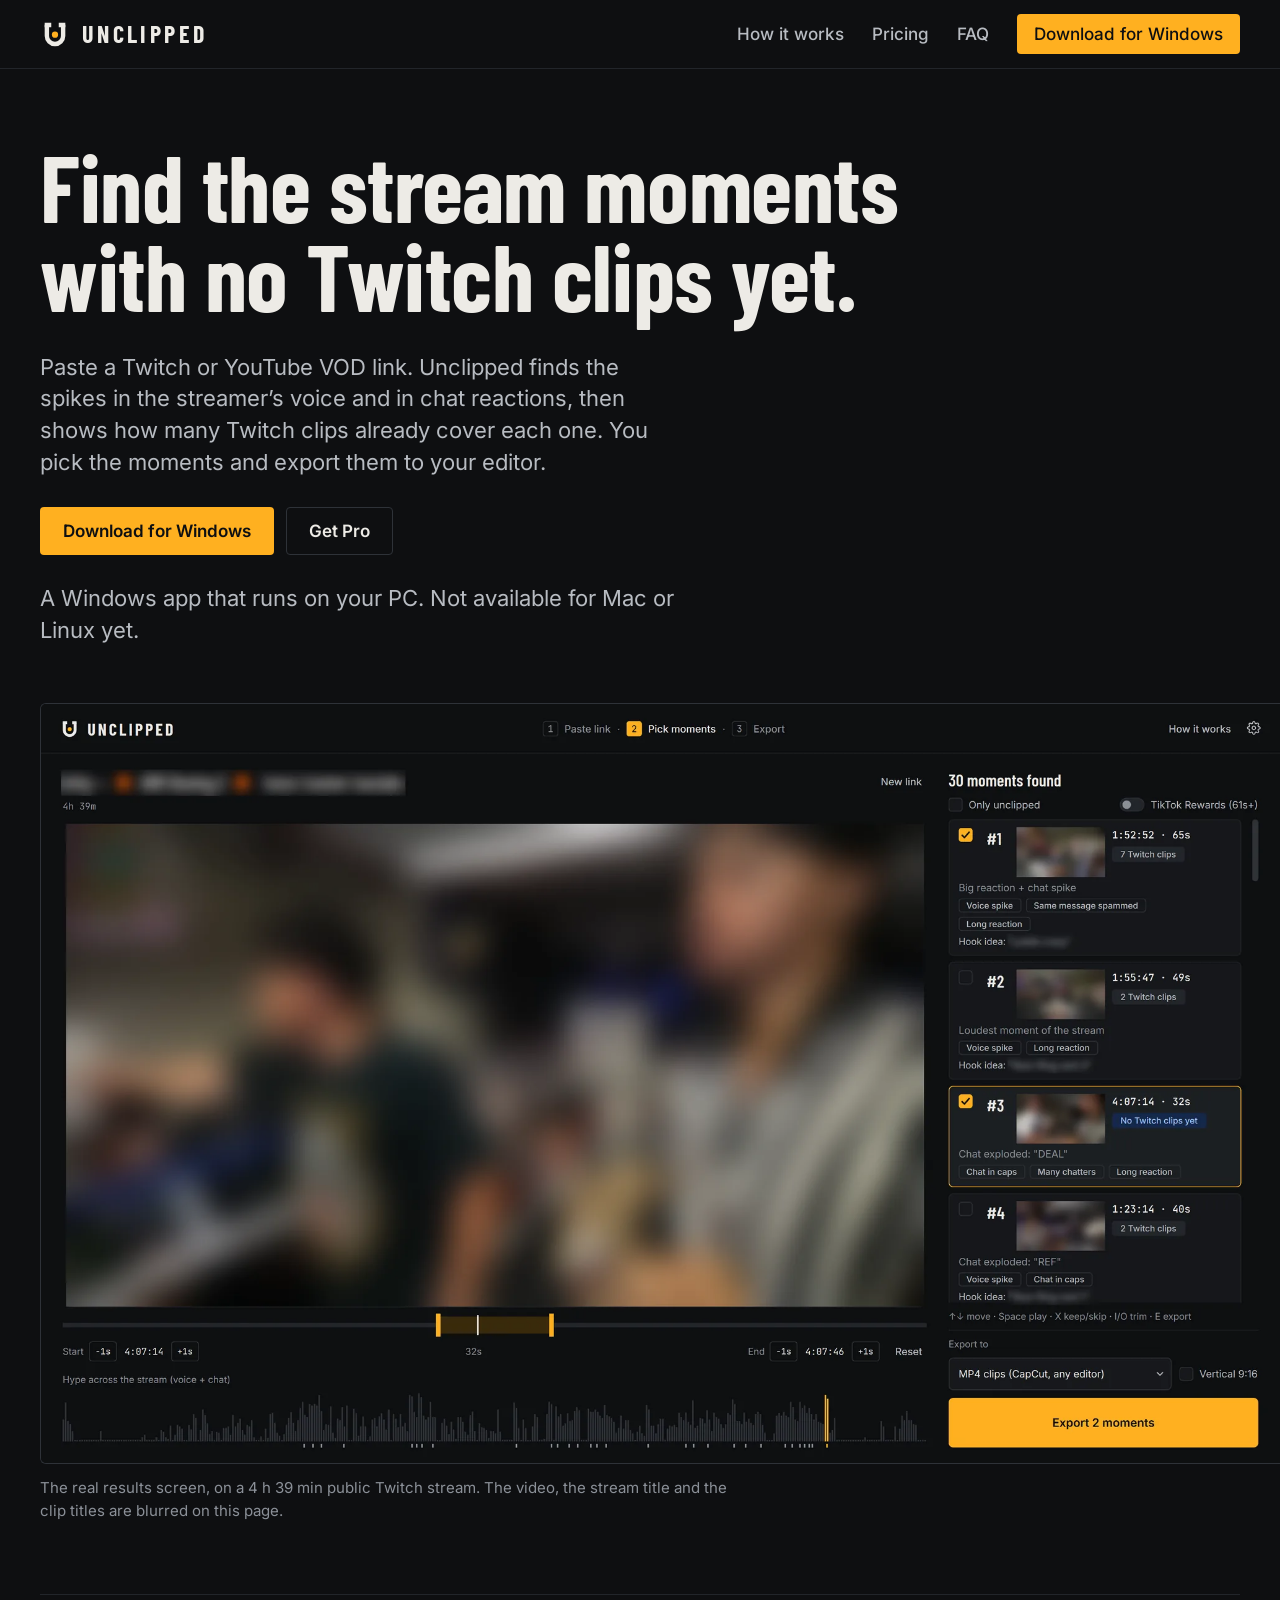
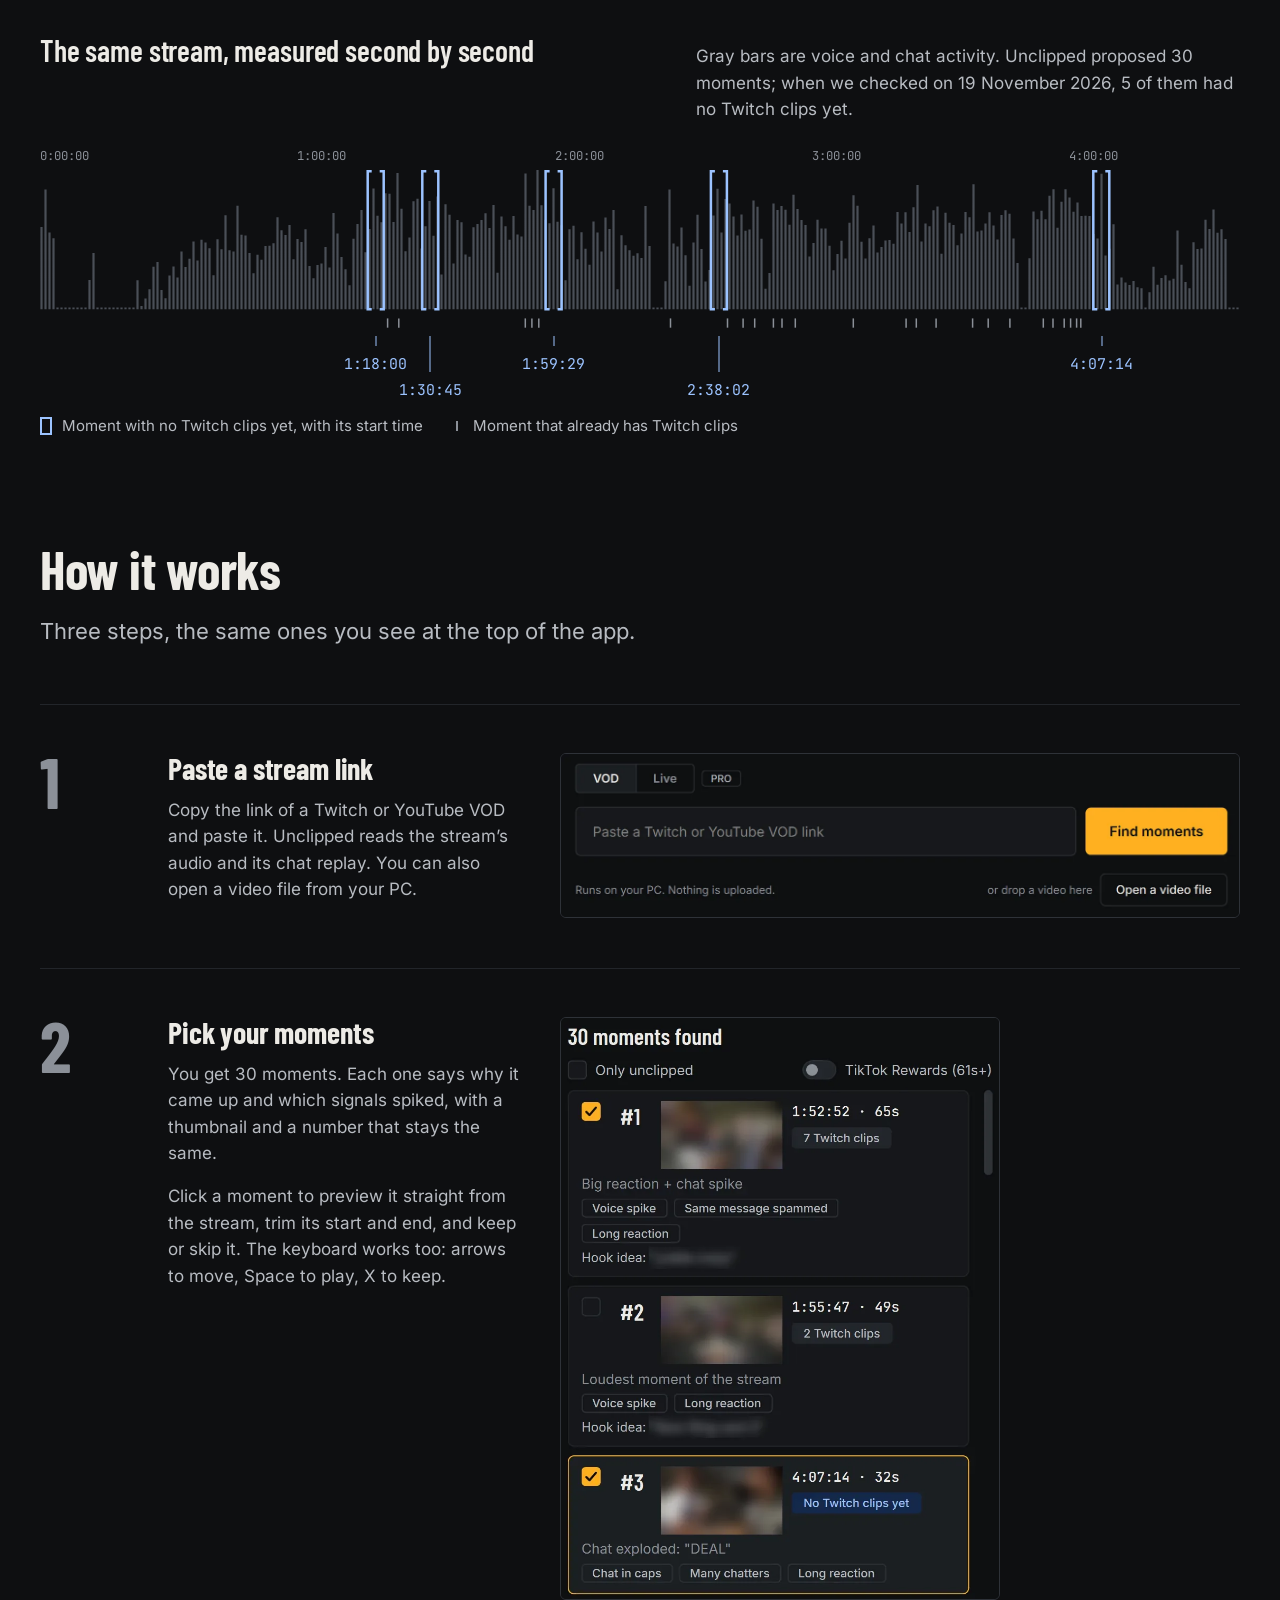
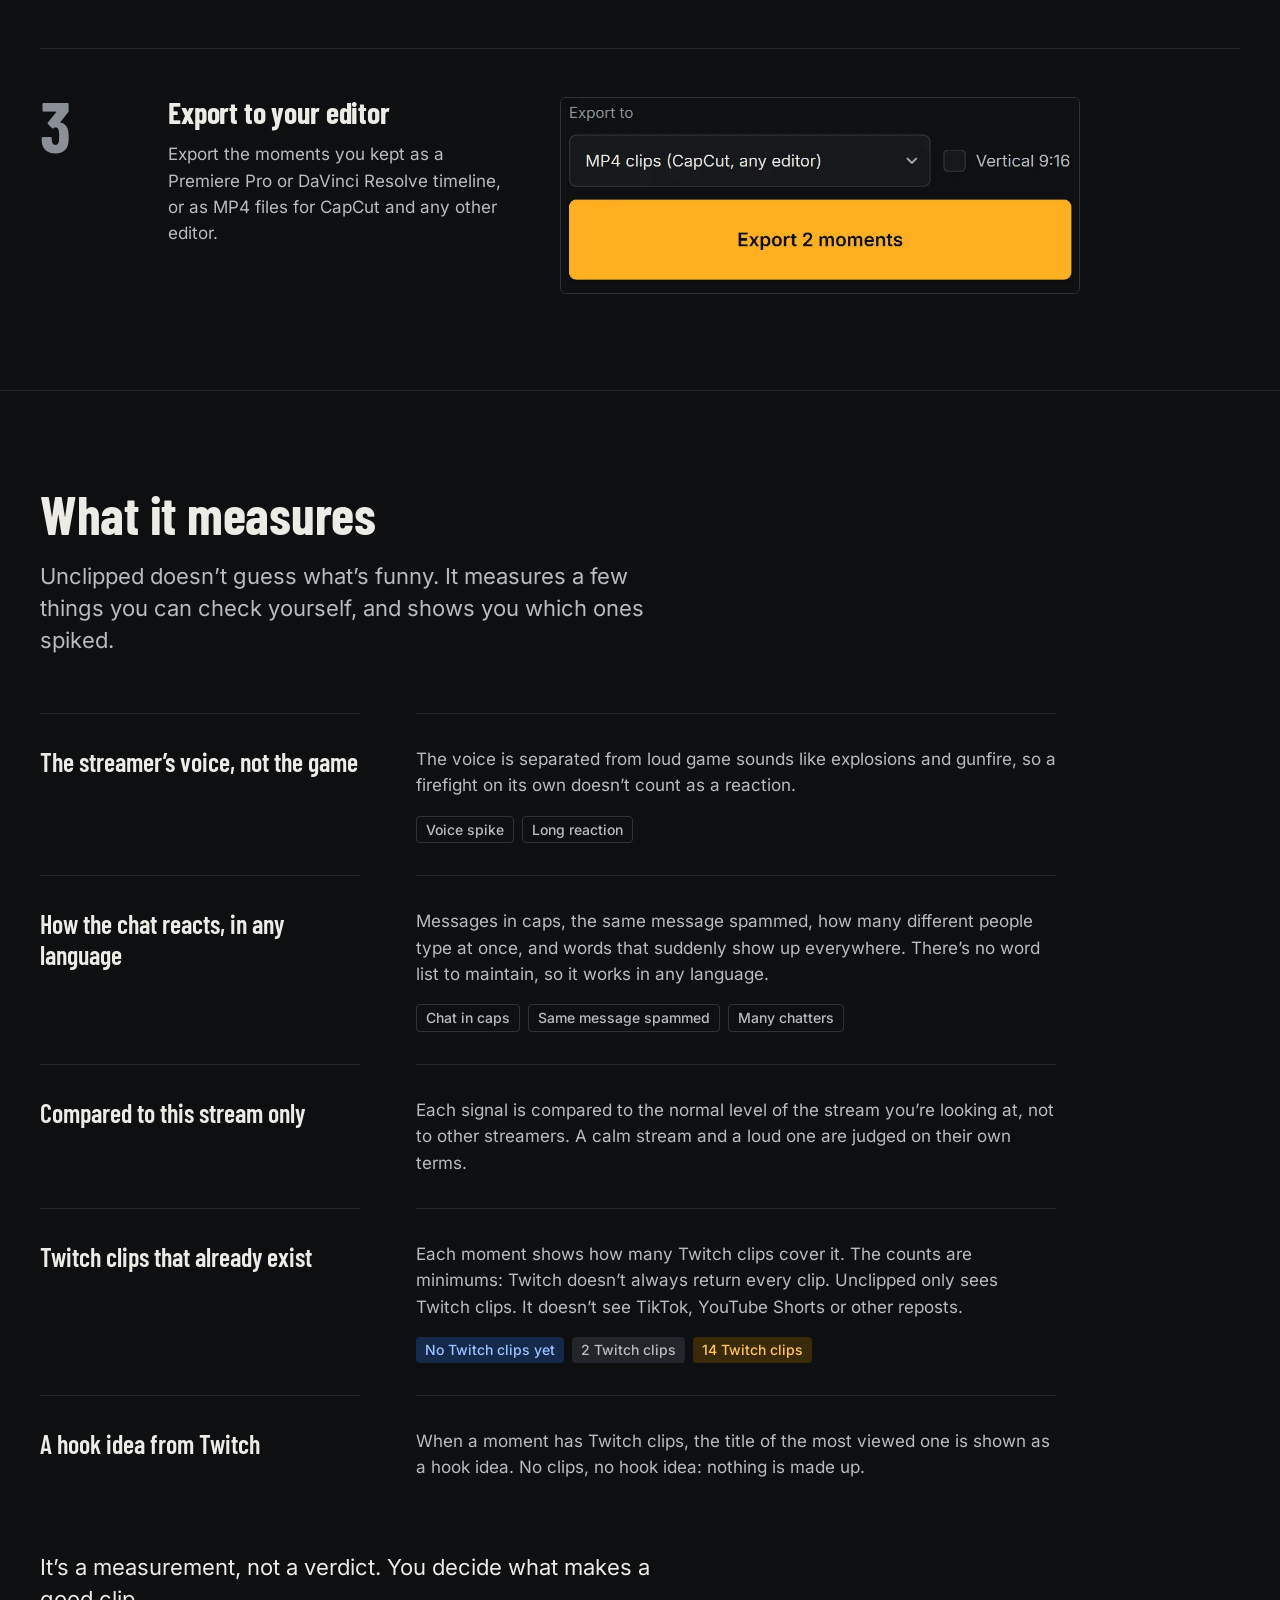
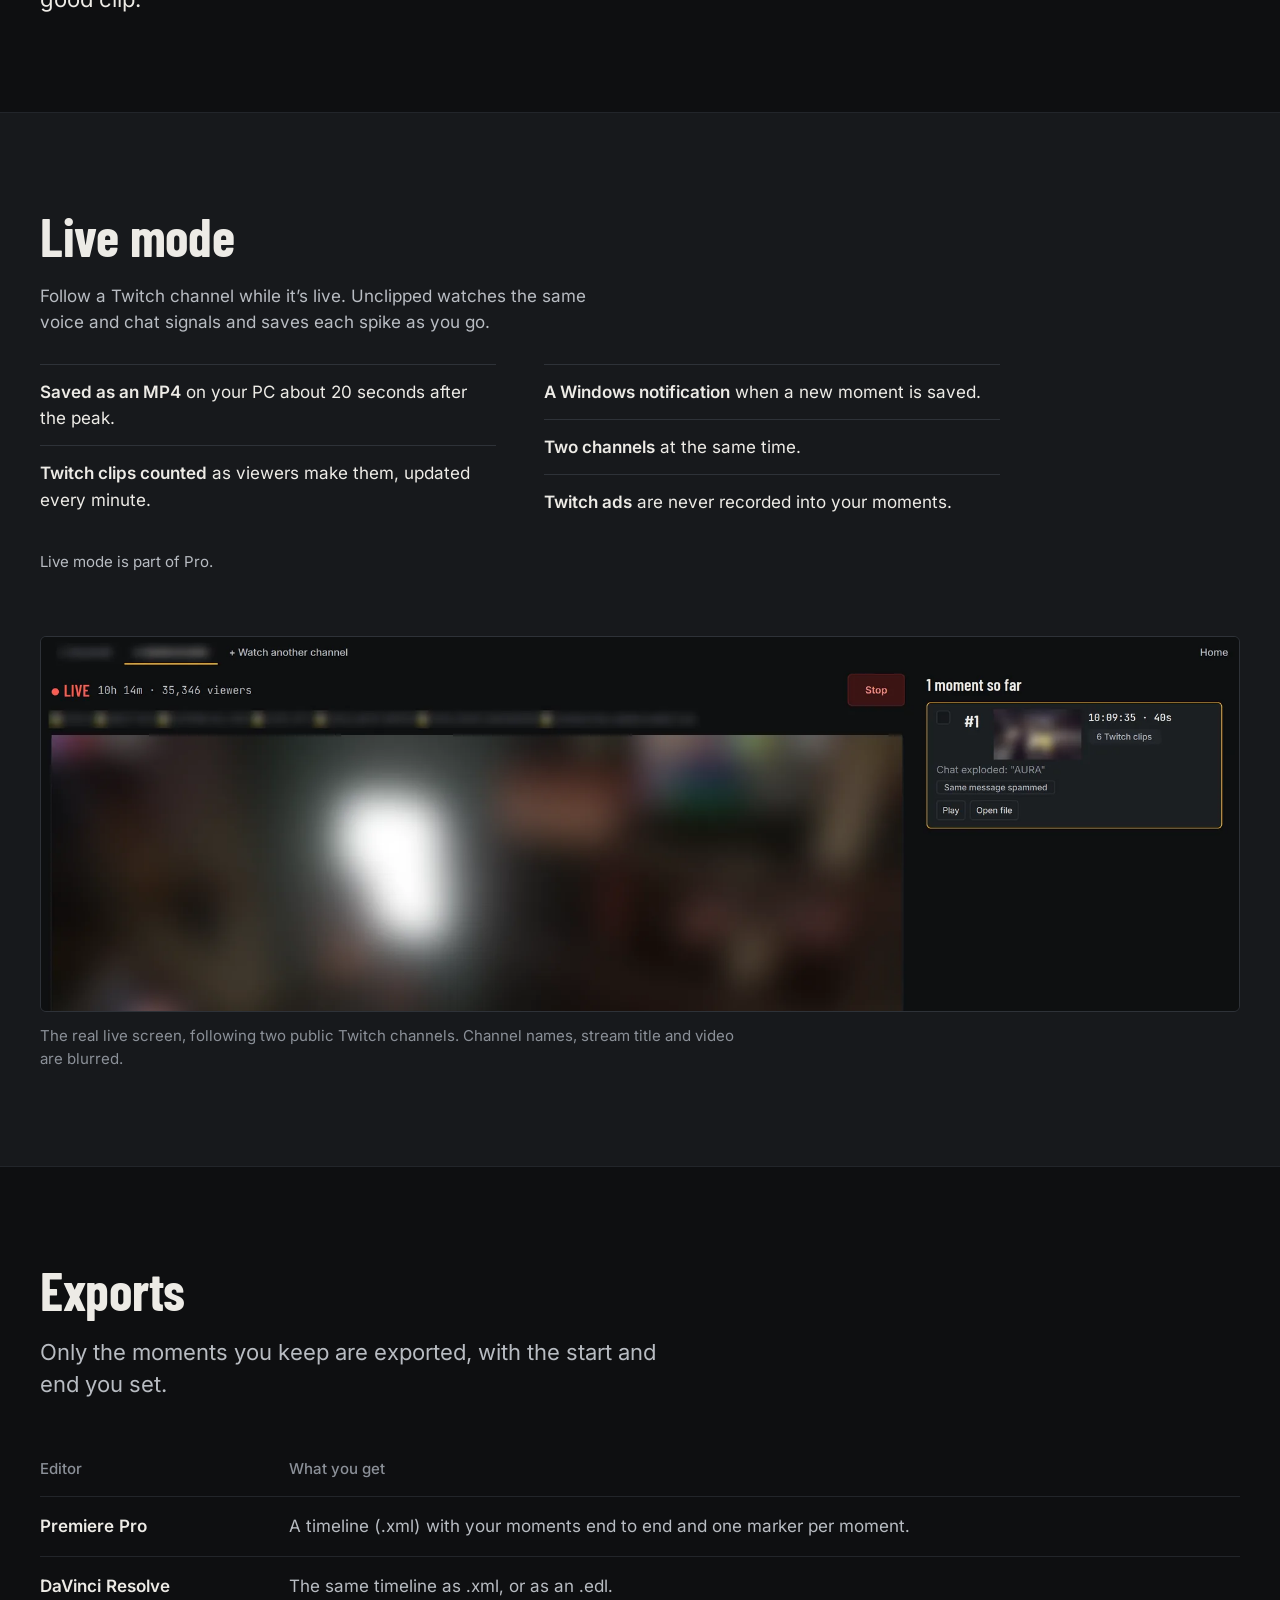
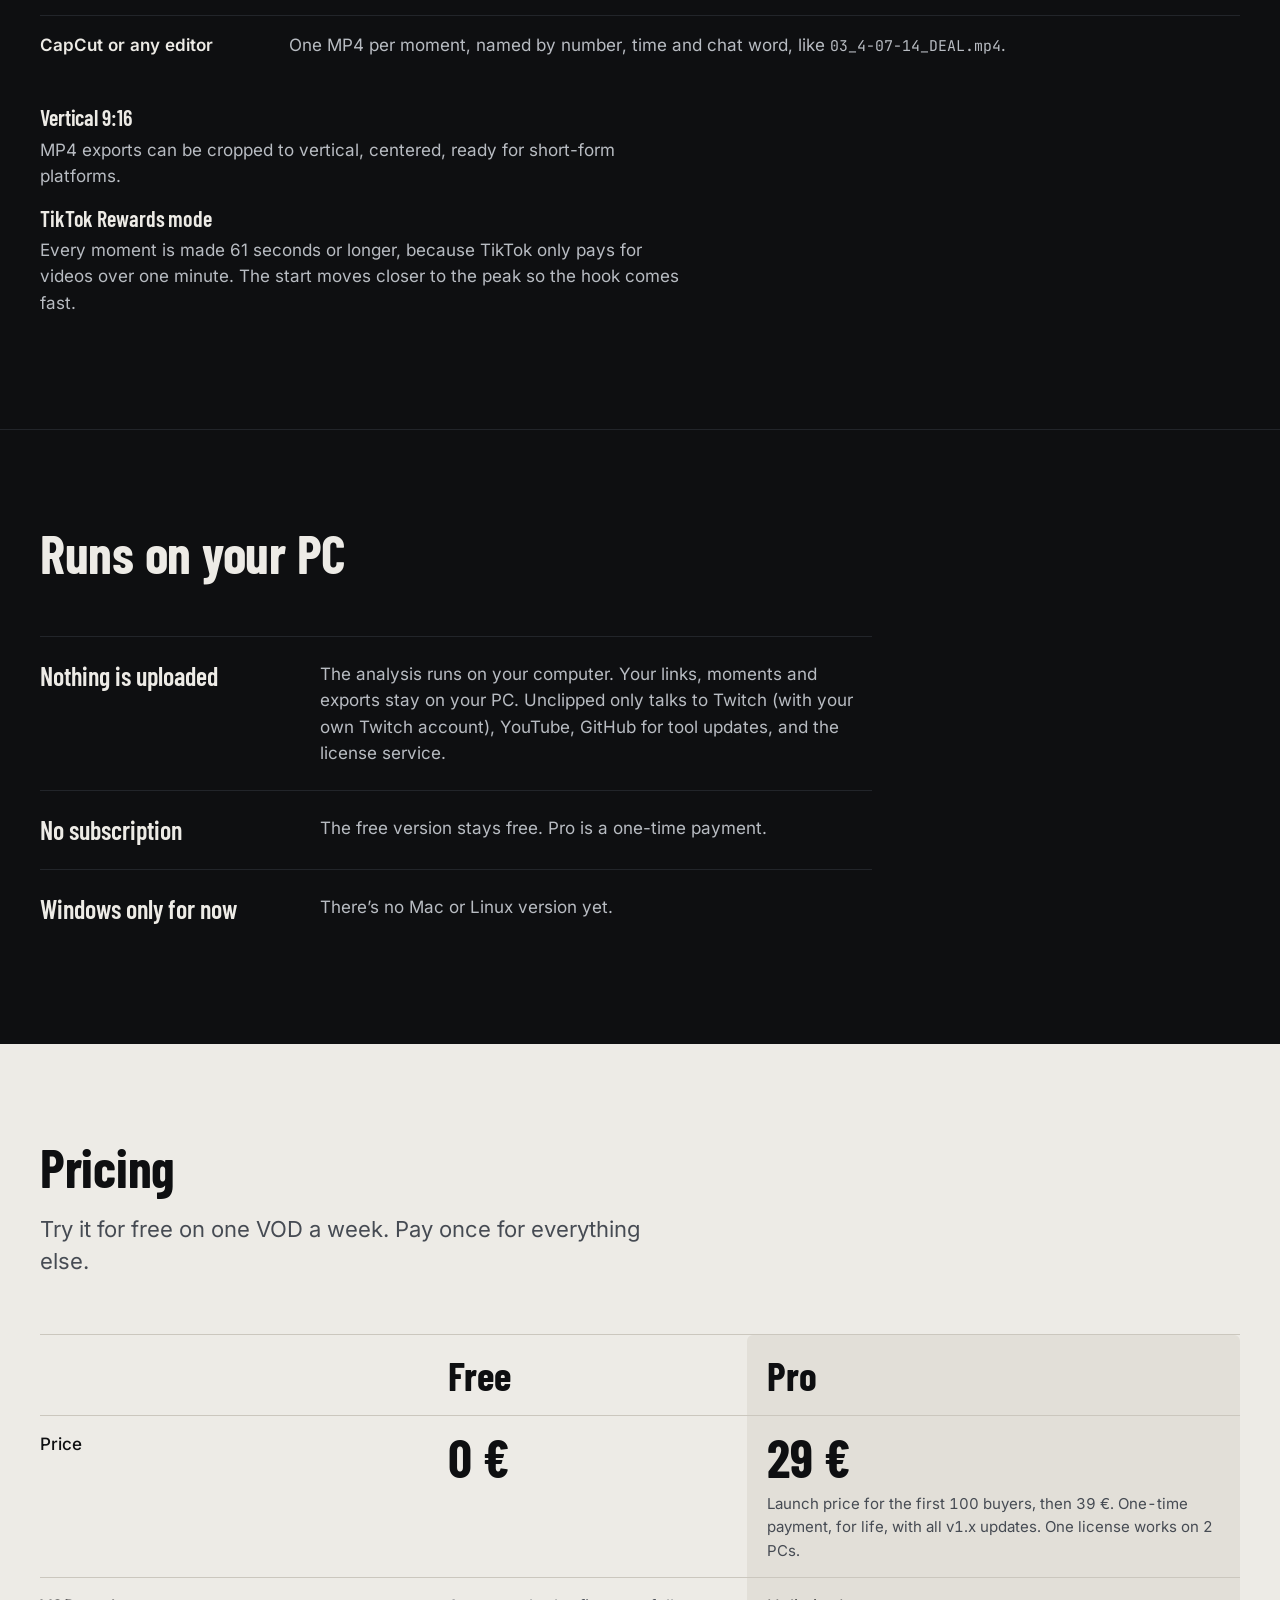
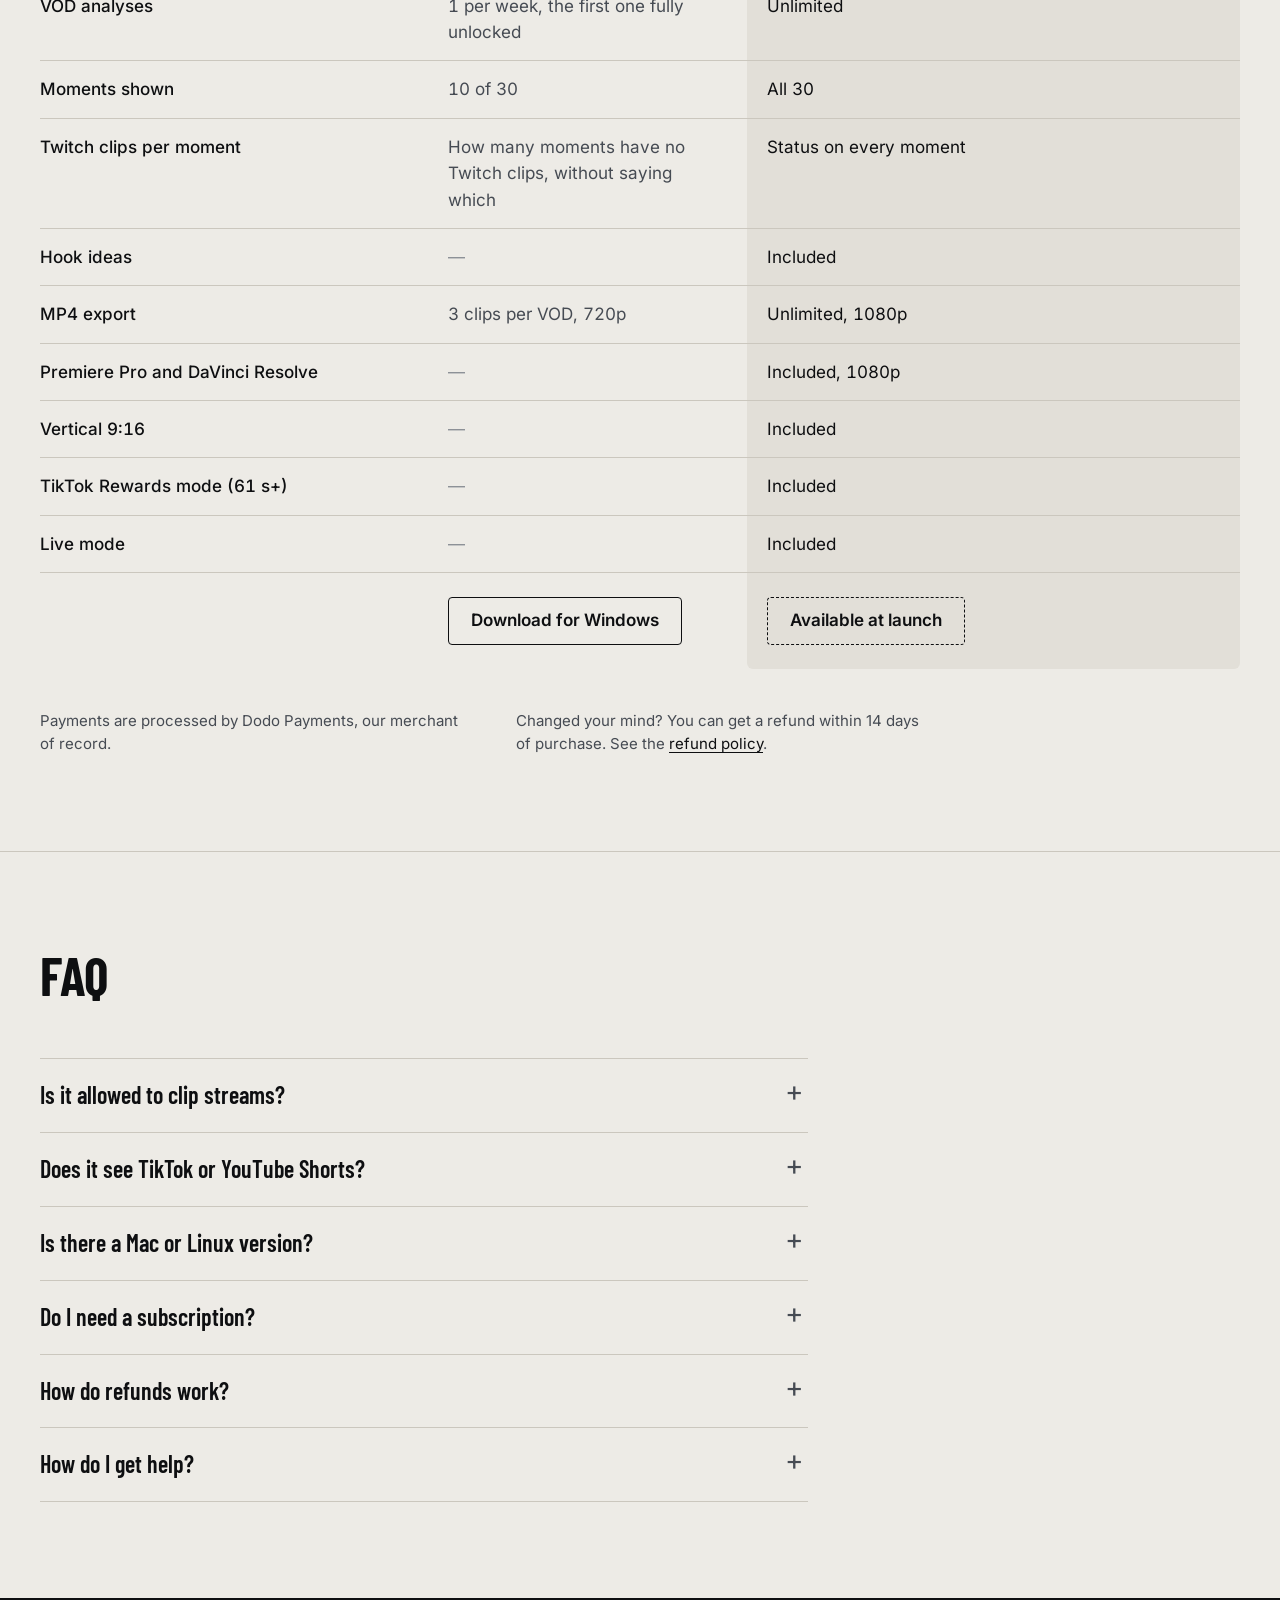
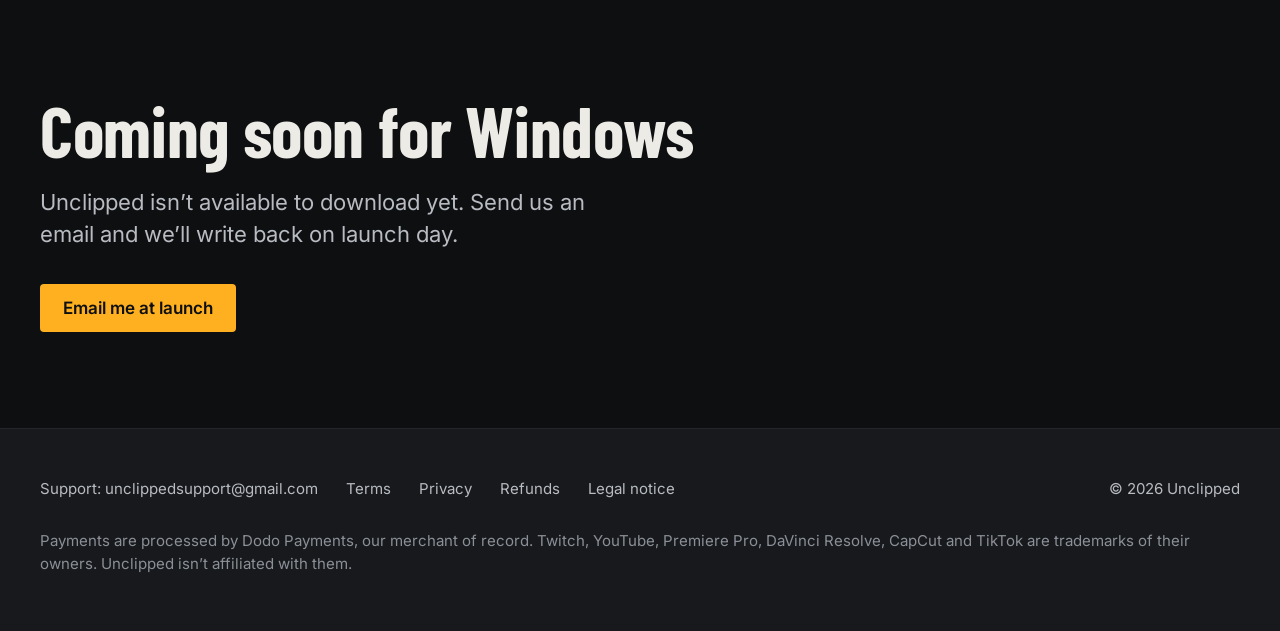
==== commit e81fb76e: "Fill in support email, publisher name and country Co-Authored-By: Claude Opus 5.5 <noreply@anthropic" ====
--- a/index.html
+++ b/index.html
@@ -312,7 +312,7 @@
           </details>
           <details>
             <summary>How do I get help?</summary>
-            <div><p>Email <a href="mailto:[SUPPORT_EMAIL]">[SUPPORT_EMAIL]</a>. Tell us what you tried and what happened, and add the VOD link if you can.</p></div>
+            <div><p>Email <a href="mailto:unclippedsupport@gmail.com">unclippedsupport@gmail.com</a>. Tell us what you tried and what happened, and add the VOD link if you can.</p></div>
           </details>
         </div>
       </div>
@@ -323,7 +323,7 @@
     <div class="wrap">
       <h2 id="download-title">Coming soon for Windows</h2>
       <p>Unclipped isn’t available to download yet. Send us an email and we’ll write back on launch day.</p>
-      <a class="btn btn-primary" href="mailto:[SUPPORT_EMAIL]?subject=Tell%20me%20when%20Unclipped%20launches">Email me at launch</a>
+      <a class="btn btn-primary" href="mailto:unclippedsupport@gmail.com?subject=Tell%20me%20when%20Unclipped%20launches">Email me at launch</a>
     </div>
   </section>
 
@@ -332,7 +332,7 @@
 <footer class="site-footer">
   <div class="wrap footer-grid">
     <ul class="footer-links">
-      <li><a href="mailto:[SUPPORT_EMAIL]">Support: [SUPPORT_EMAIL]</a></li>
+      <li><a href="mailto:unclippedsupport@gmail.com">Support: unclippedsupport@gmail.com</a></li>
       <li><a href="terms.html">Terms</a></li>
       <li><a href="privacy.html">Privacy</a></li>
       <li><a href="refund.html">Refunds</a></li>
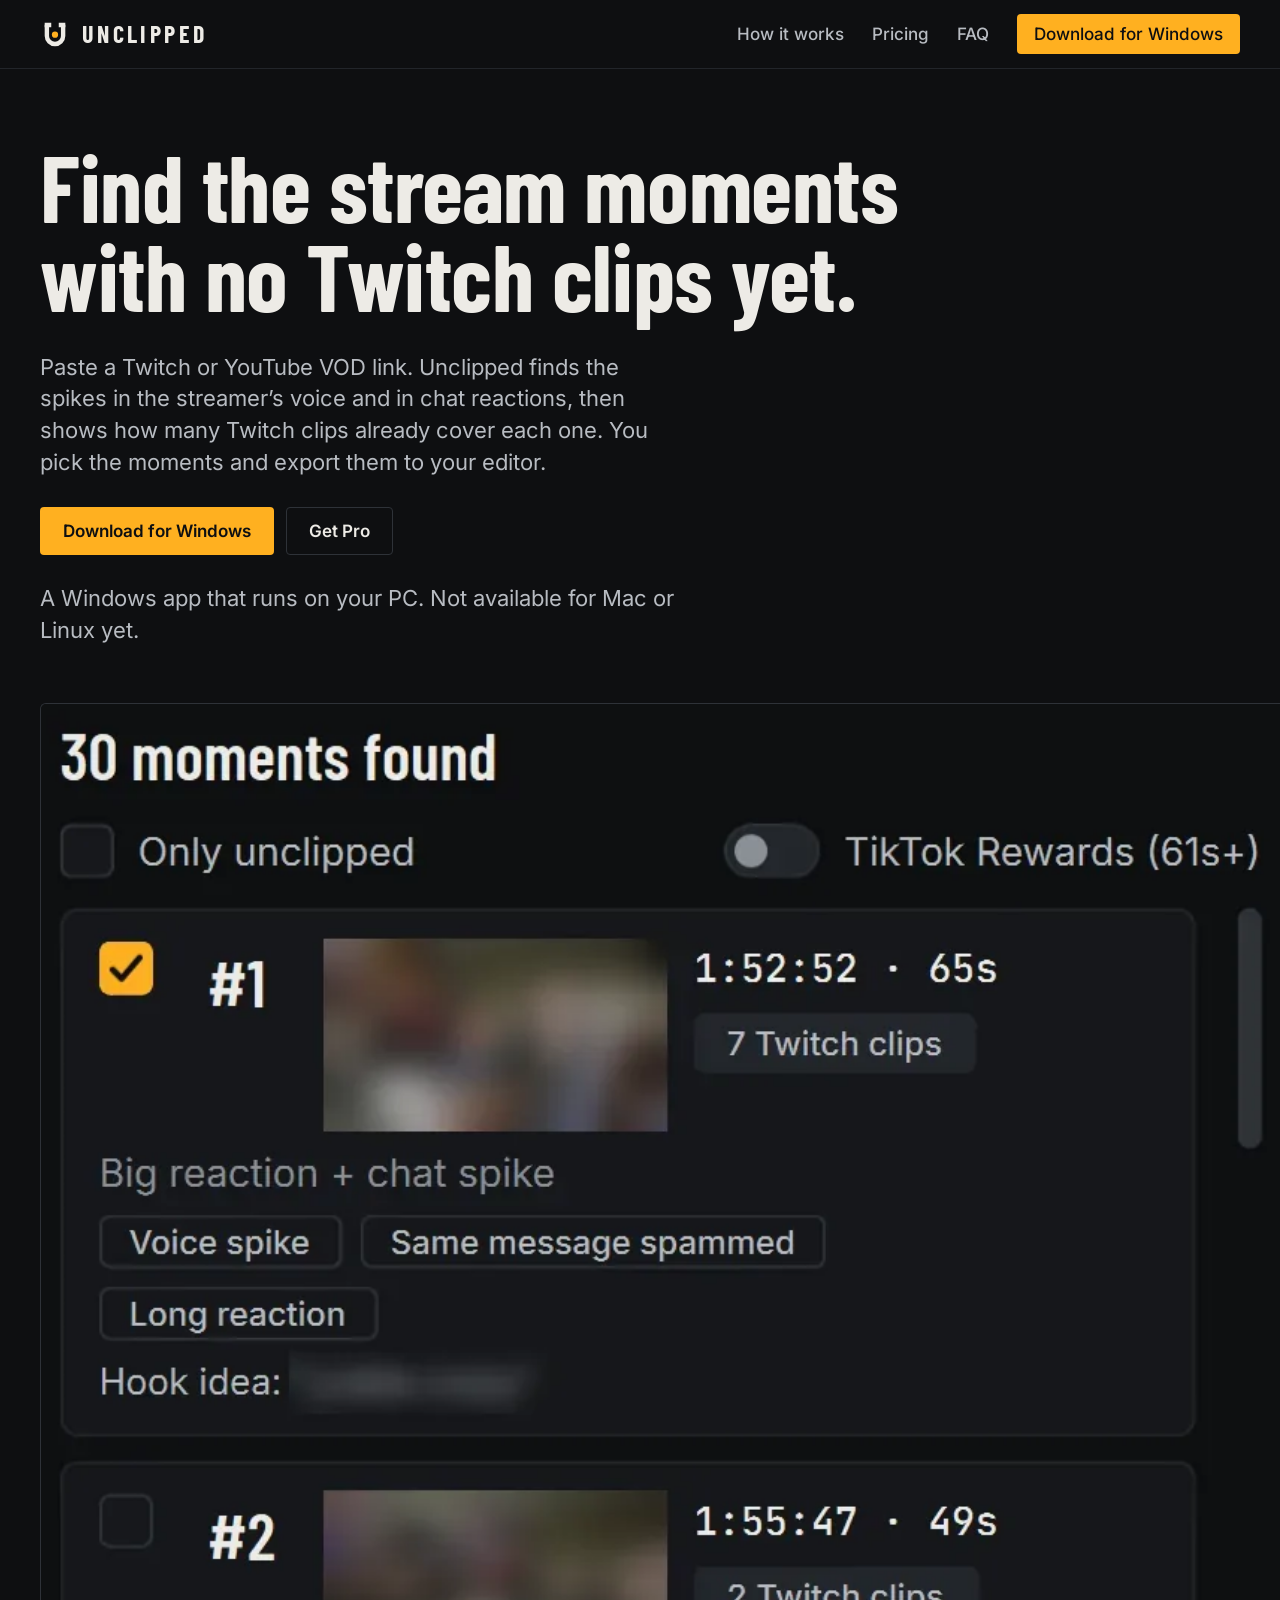
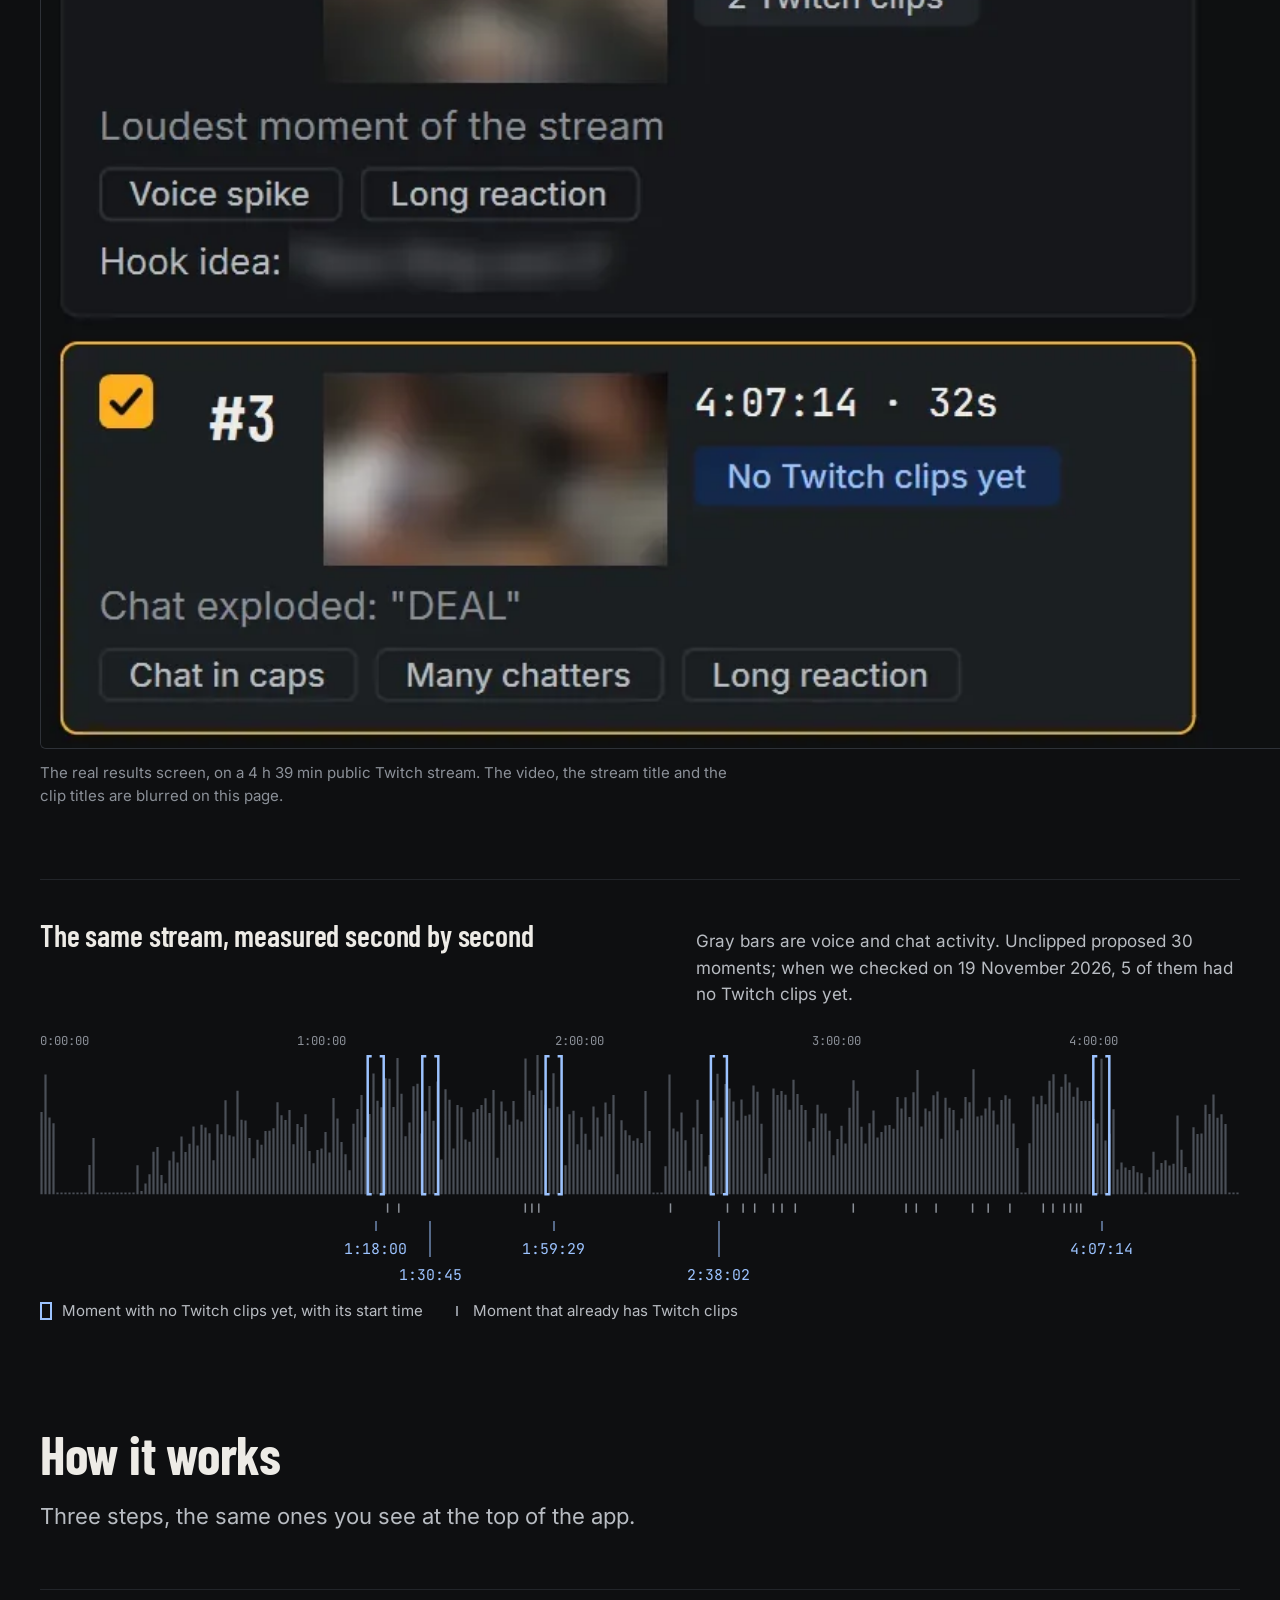
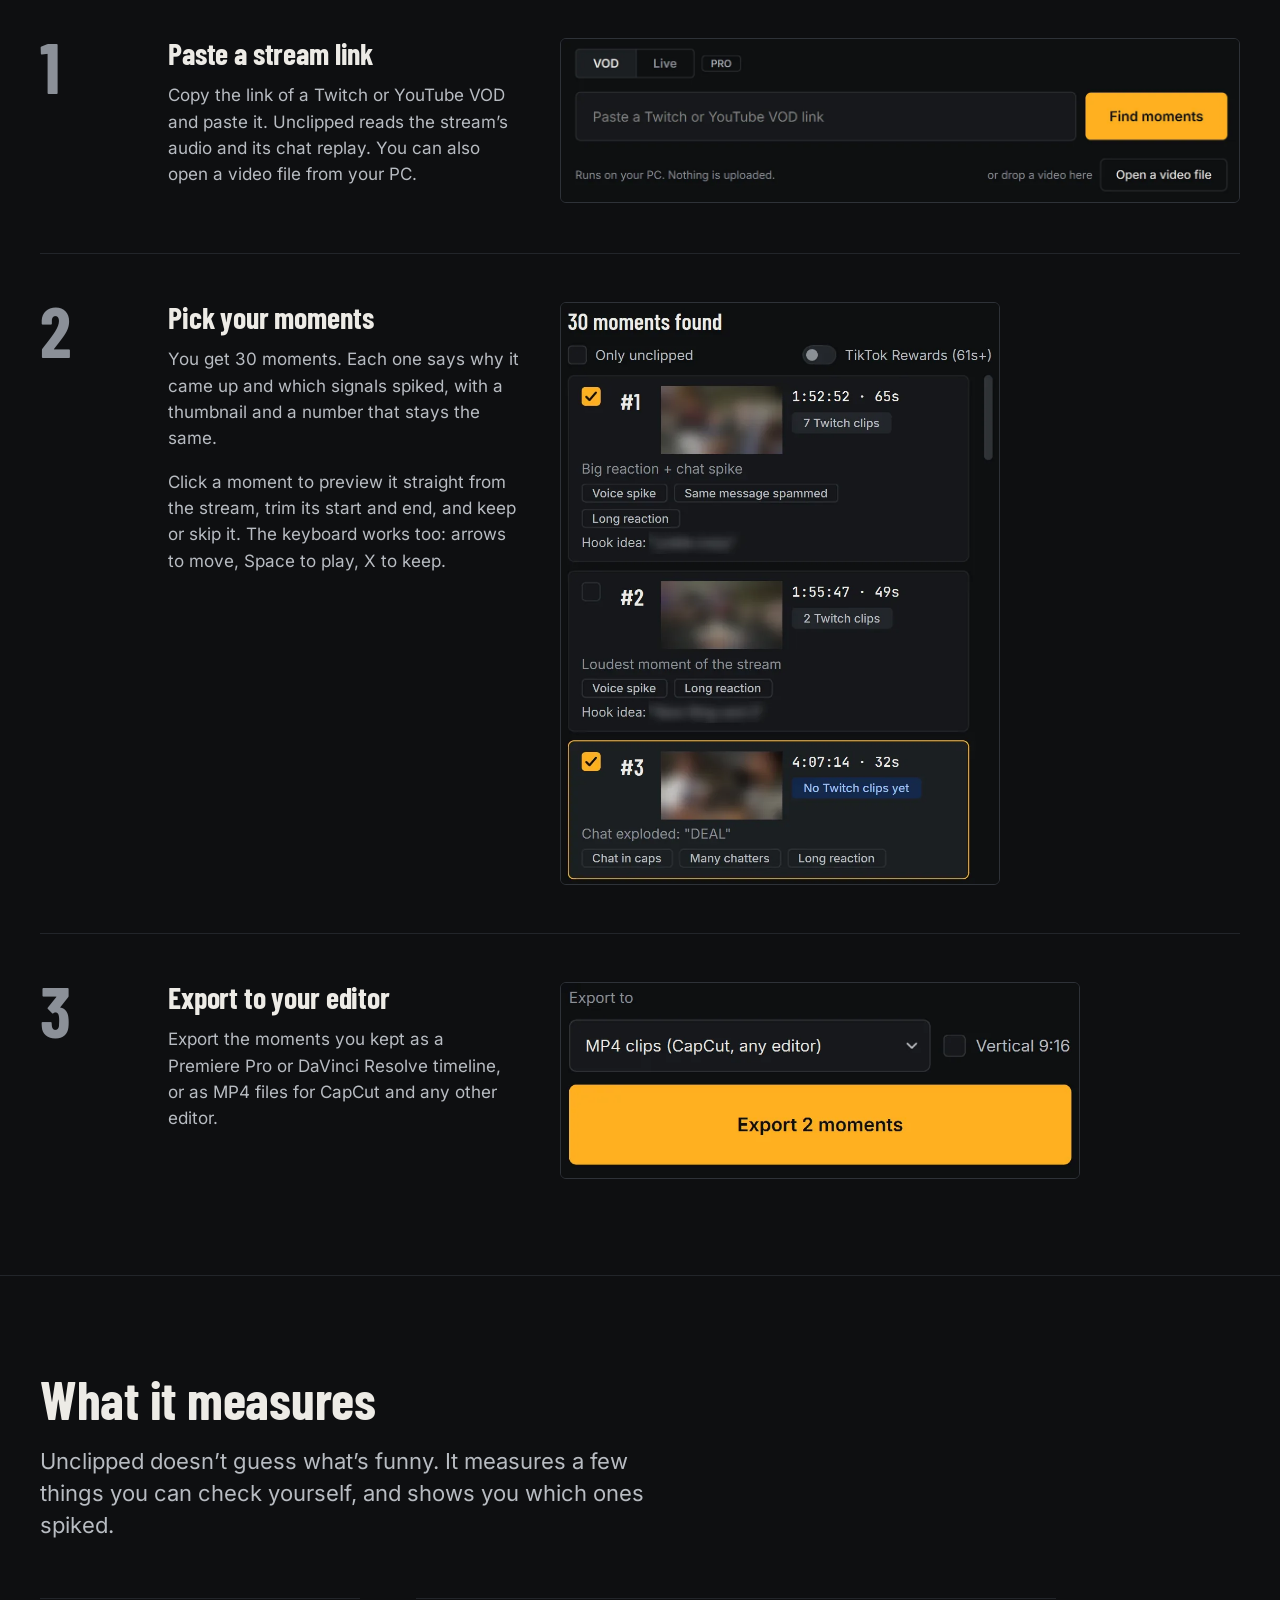
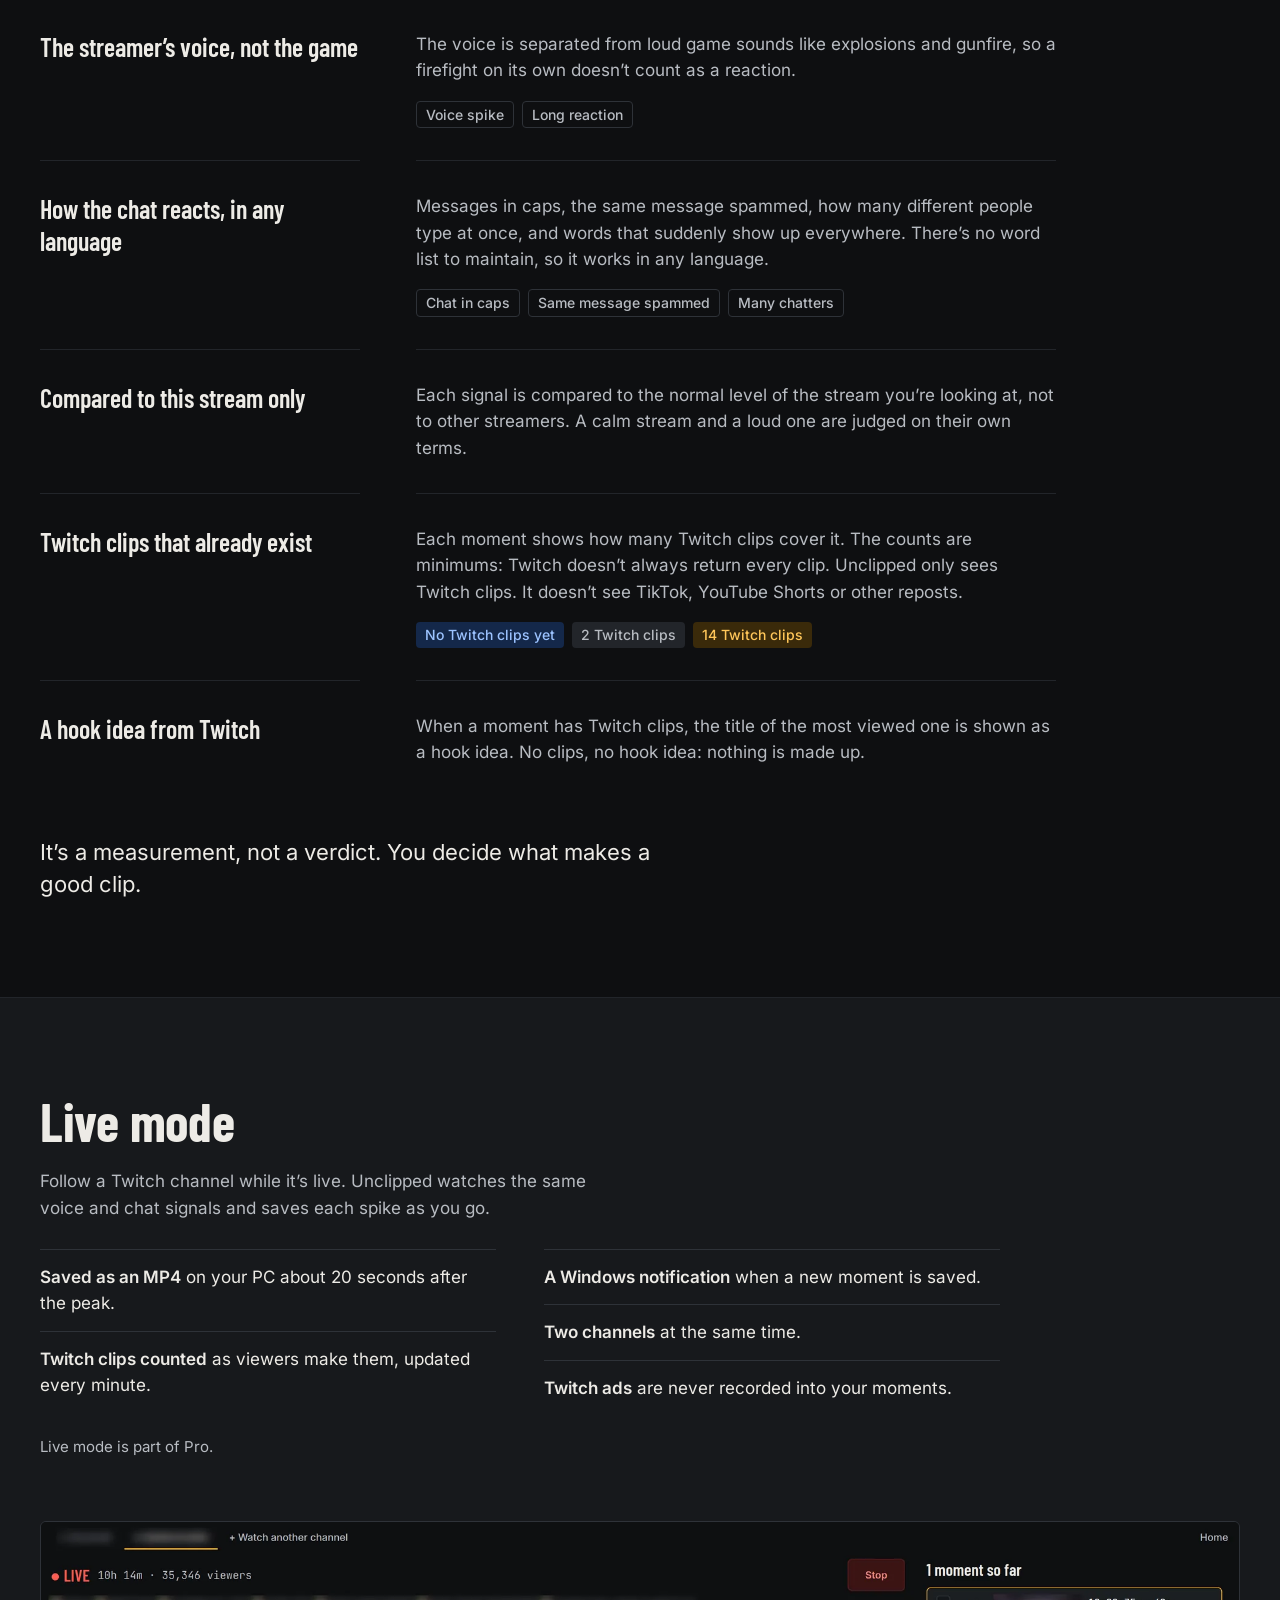
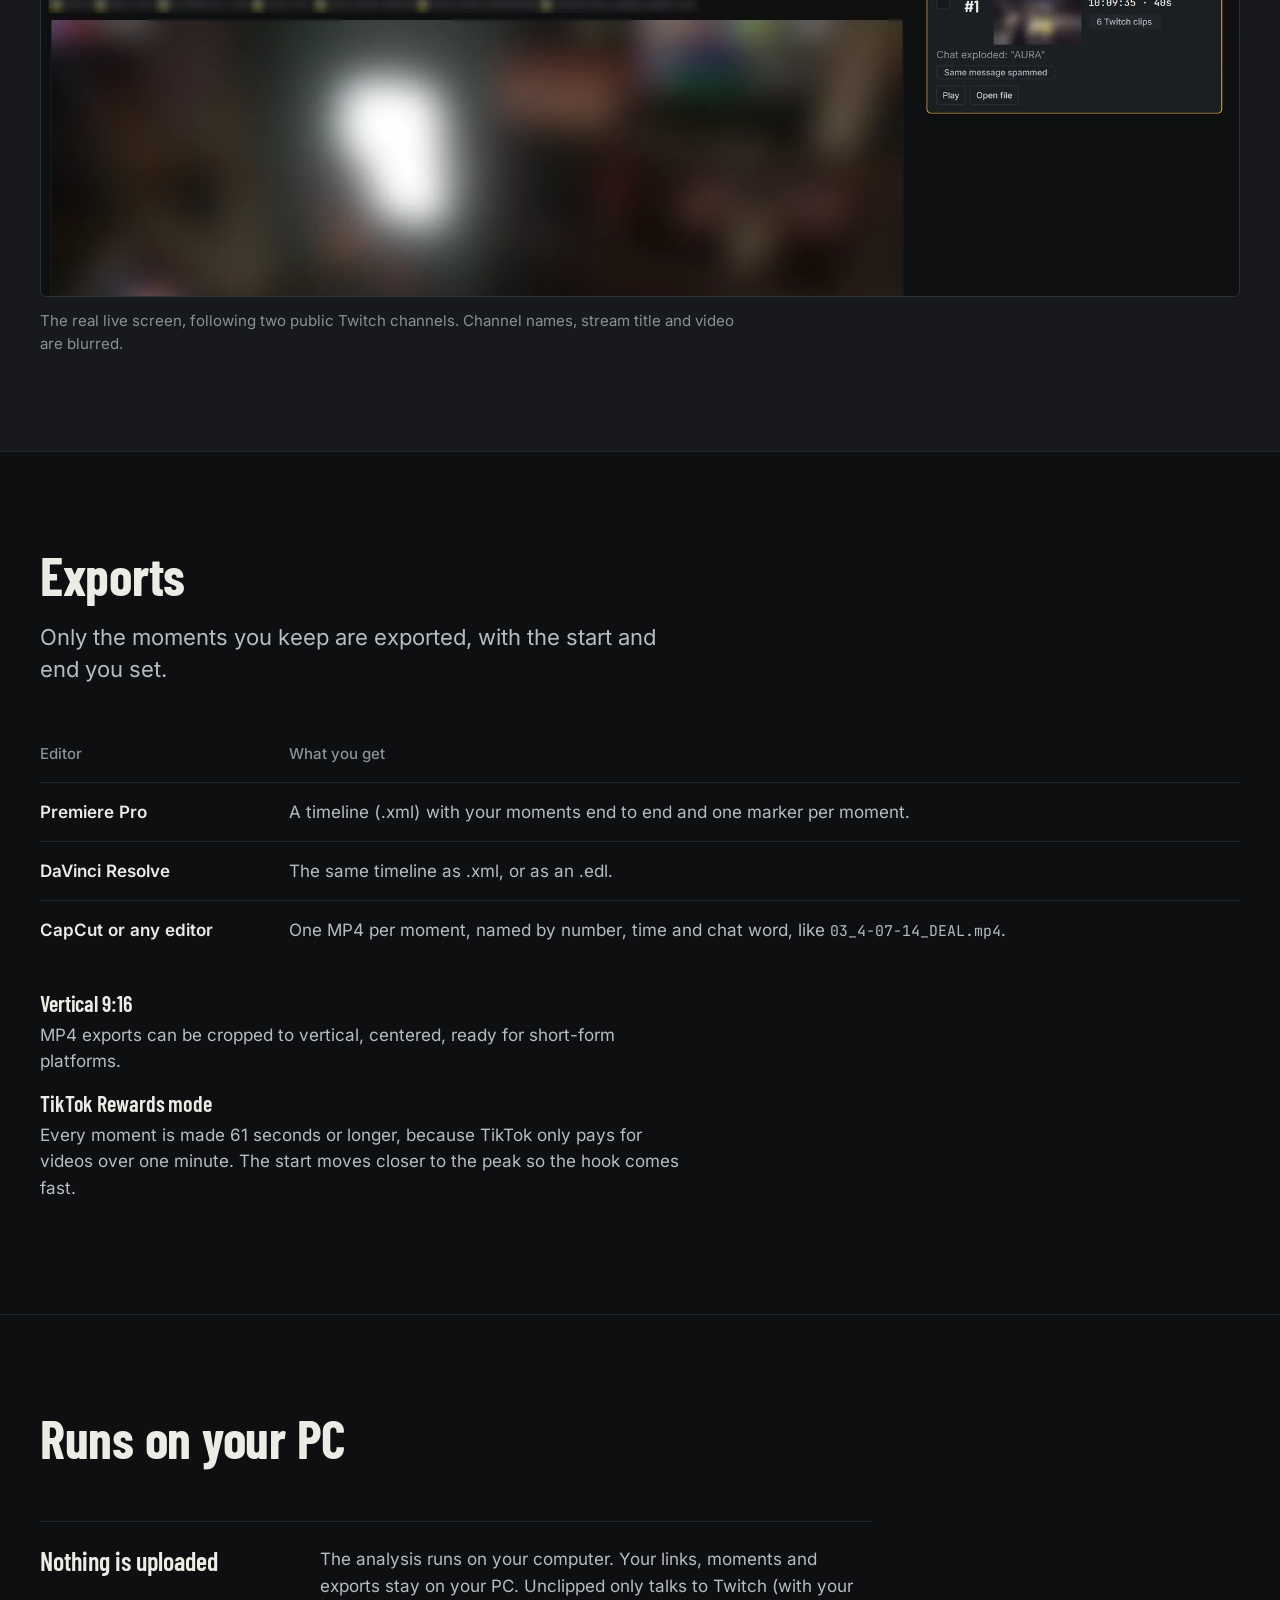
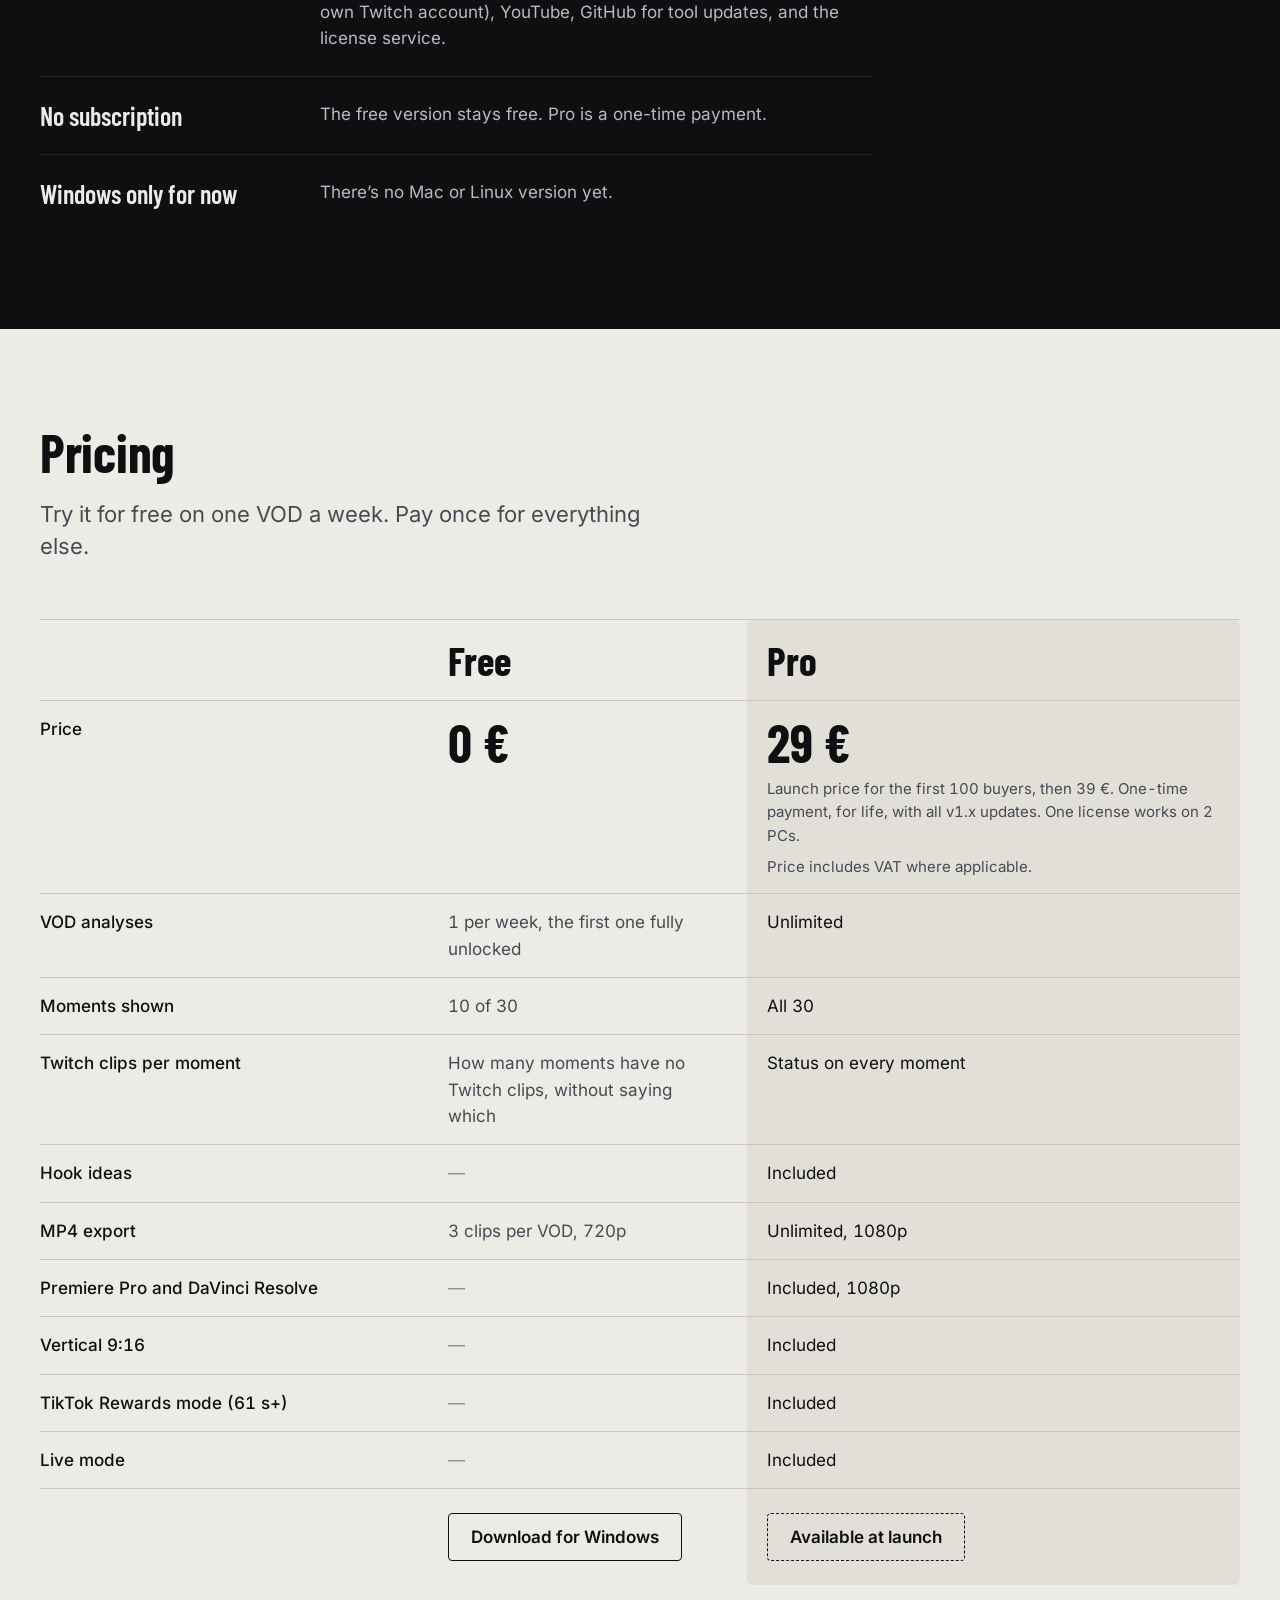
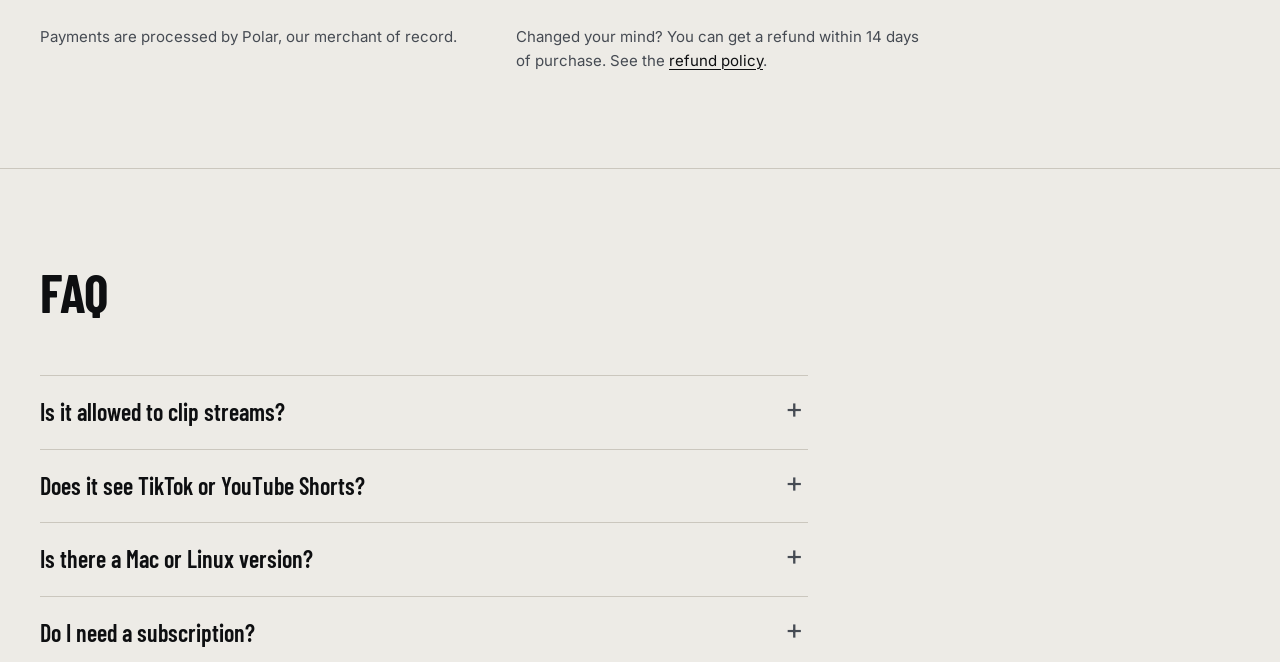
==== commit 86d1f2de: "Switch payment provider from Dodo Payments to Polar, add VAT note Co-Authored-By: Claude Opus 5.5 <n" ====
--- a/index.html
+++ b/index.html
@@ -261,7 +261,7 @@
               <tr><th scope="col"><span class="sr-only">Feature</span></th><th scope="col">Free</th><th scope="col" class="col-pro">Pro</th></tr>
             </thead>
             <tbody>
-              <tr><th scope="row">Price</th><td><span class="price">0 €</span></td><td class="col-pro"><span class="price">29 €</span><span class="price-was">Launch price for the first 100 buyers, then 39 €. One-time payment, for life, with all v1.x updates. One license works on 2 PCs.</span></td></tr>
+              <tr><th scope="row">Price</th><td><span class="price">0 €</span></td><td class="col-pro"><span class="price">29 €</span><span class="price-was">Launch price for the first 100 buyers, then 39 €. One-time payment, for life, with all v1.x updates. One license works on 2 PCs.</span><span class="price-was">Price includes VAT where applicable.</span></td></tr>
               <tr><th scope="row">VOD analyses</th><td>1 per week, the first one fully unlocked</td><td class="col-pro">Unlimited</td></tr>
               <tr><th scope="row">Moments shown</th><td>10 of 30</td><td class="col-pro">All 30</td></tr>
               <tr><th scope="row">Twitch clips per moment</th><td>How many moments have no Twitch clips, without saying which</td><td class="col-pro">Status on every moment</td></tr>
@@ -278,7 +278,7 @@
           </table>
         </div>
         <div class="pricing-after">
-          <p>Payments are processed by Dodo Payments, our merchant of record.</p>
+          <p>Payments are processed by Polar, our merchant of record.</p>
           <p>Changed your mind? You can get a refund within 14 days of purchase. See the <a href="refund.html">refund policy</a>.</p>
         </div>
       </div>
@@ -308,7 +308,7 @@
           </details>
           <details>
             <summary>How do refunds work?</summary>
-            <div><p>Email us within 14 days of your purchase and you get a full refund through Dodo Payments. Details are in the <a href="refund.html">refund policy</a>.</p></div>
+            <div><p>Email us within 14 days of your purchase and you get a full refund through Polar. Details are in the <a href="refund.html">refund policy</a>.</p></div>
           </details>
           <details>
             <summary>How do I get help?</summary>
@@ -339,7 +339,7 @@
       <li><a href="legal.html">Legal notice</a></li>
     </ul>
     <p>© 2026 Unclipped</p>
-    <p class="footer-small">Payments are processed by Dodo Payments, our merchant of record. Twitch, YouTube, Premiere Pro, DaVinci Resolve, CapCut and TikTok are trademarks of their owners. Unclipped isn’t affiliated with them.</p>
+    <p class="footer-small">Payments are processed by Polar, our merchant of record. Twitch, YouTube, Premiere Pro, DaVinci Resolve, CapCut and TikTok are trademarks of their owners. Unclipped isn’t affiliated with them.</p>
   </div>
 </footer>
 </body>
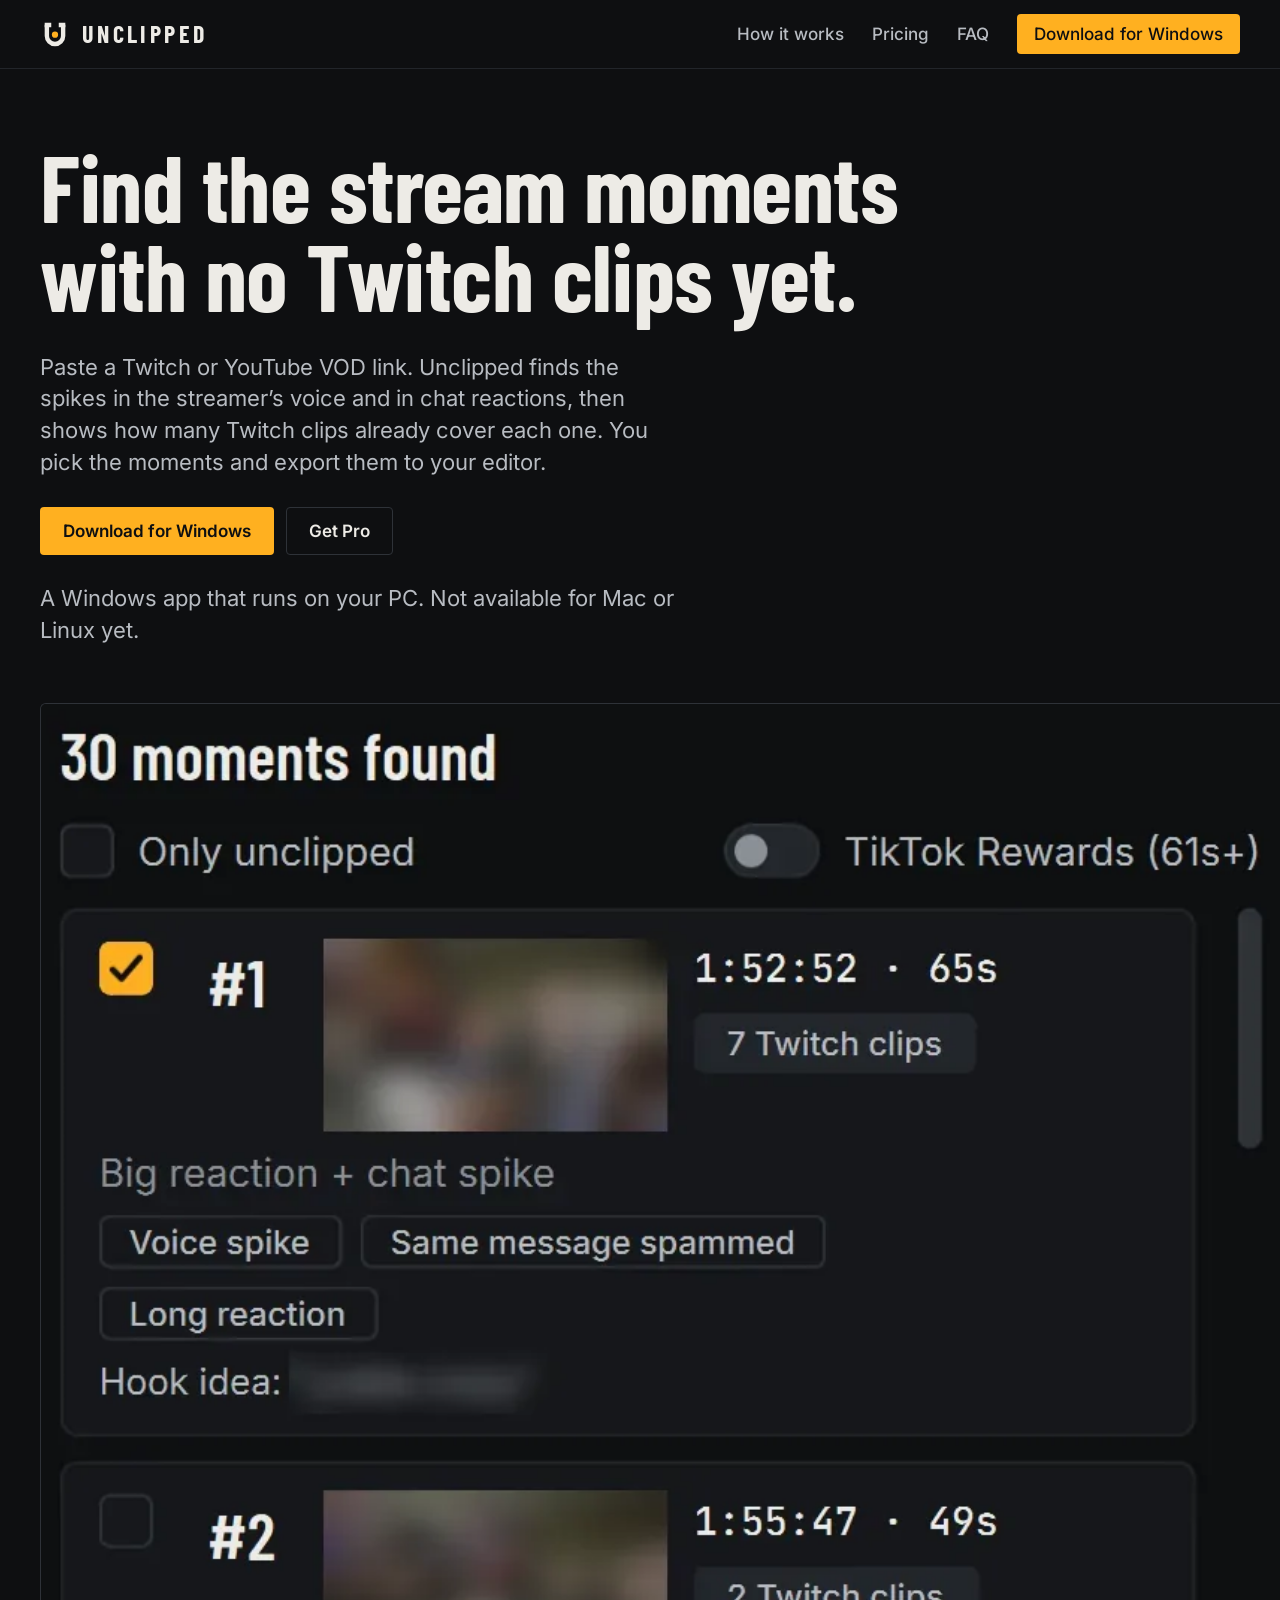
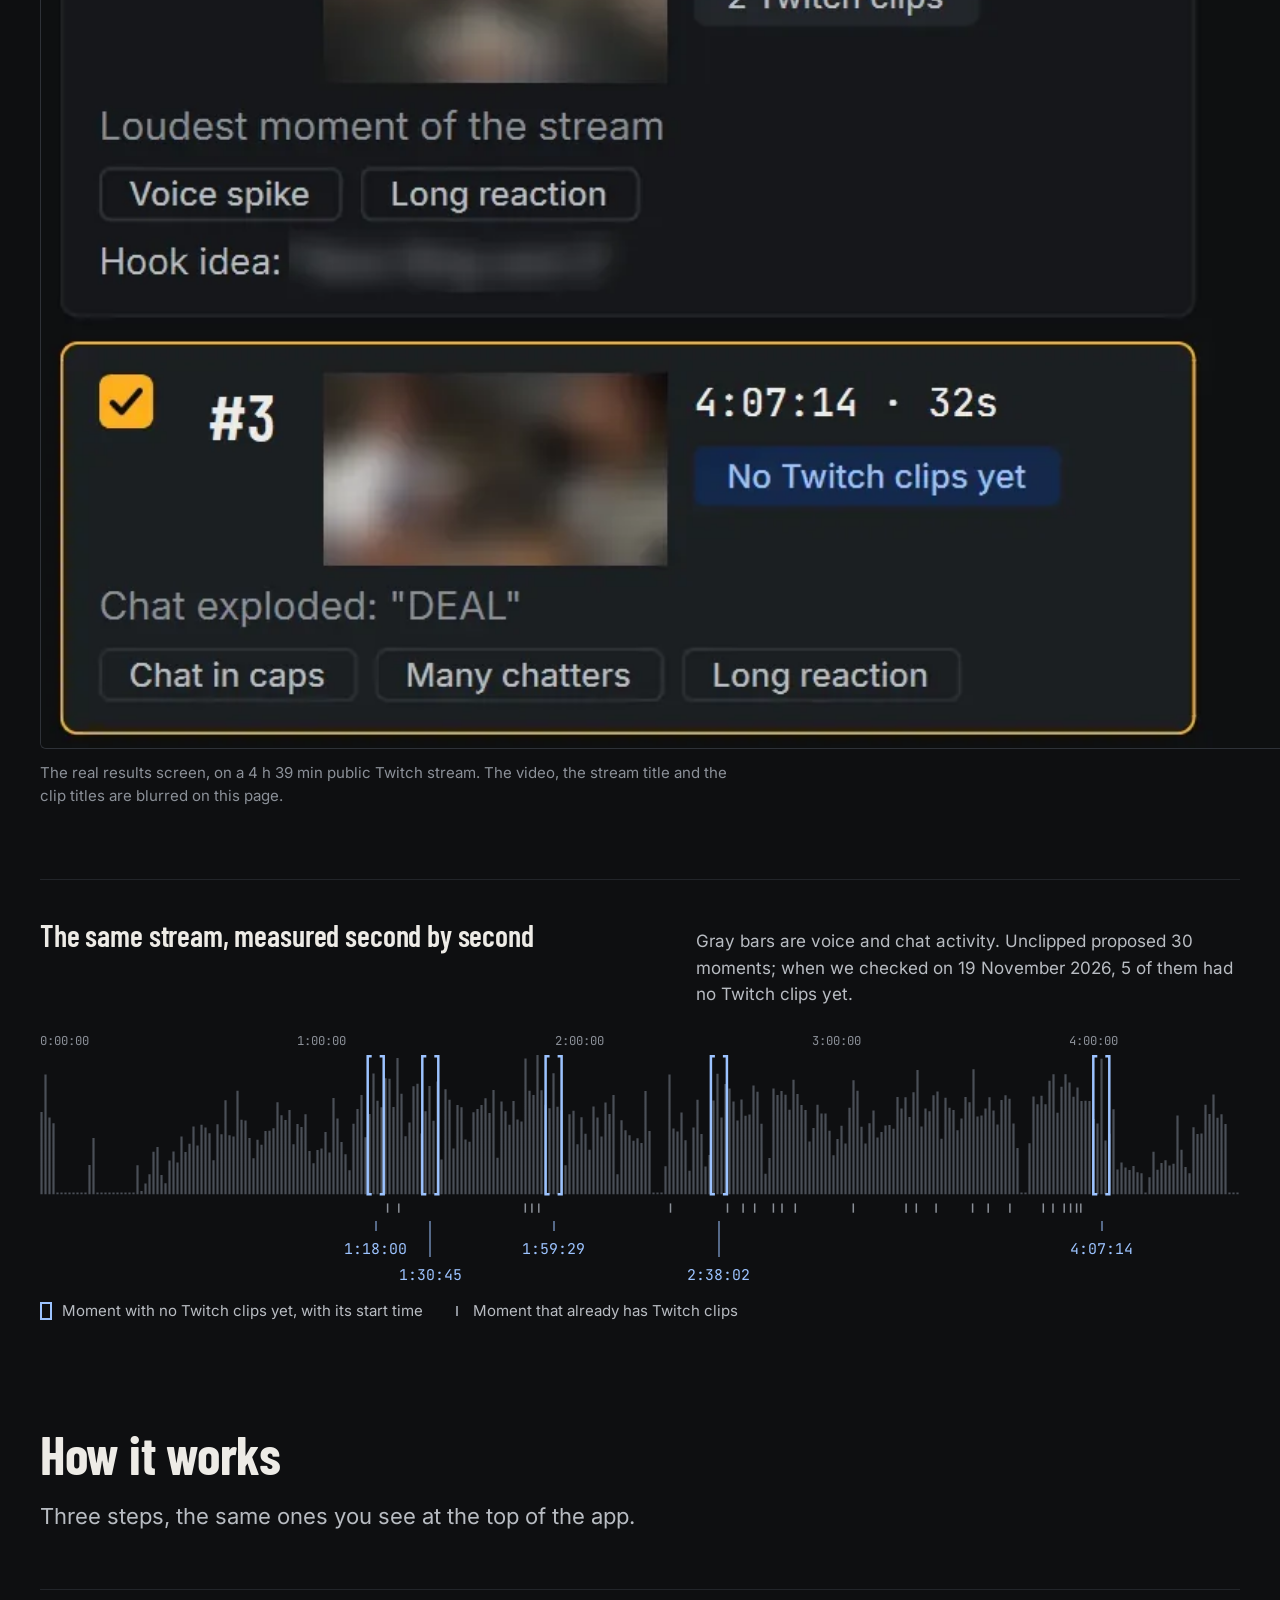
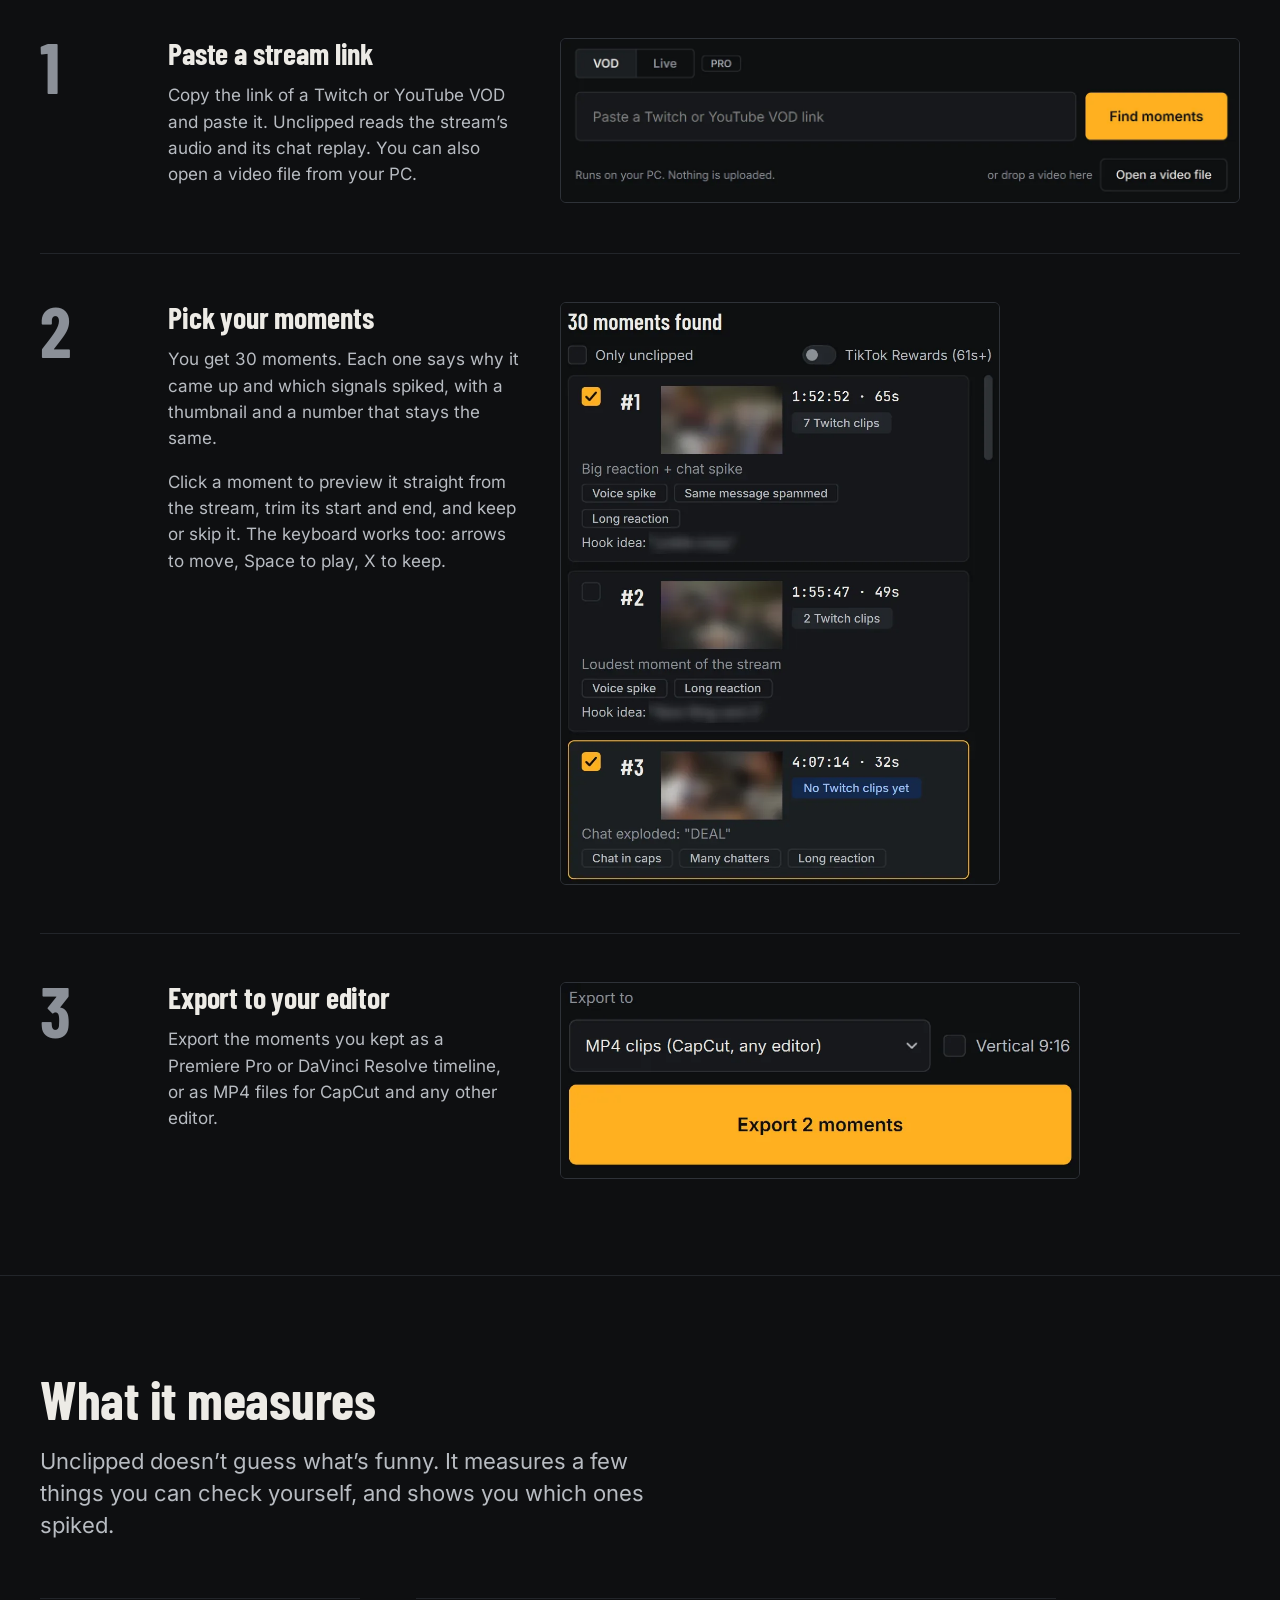
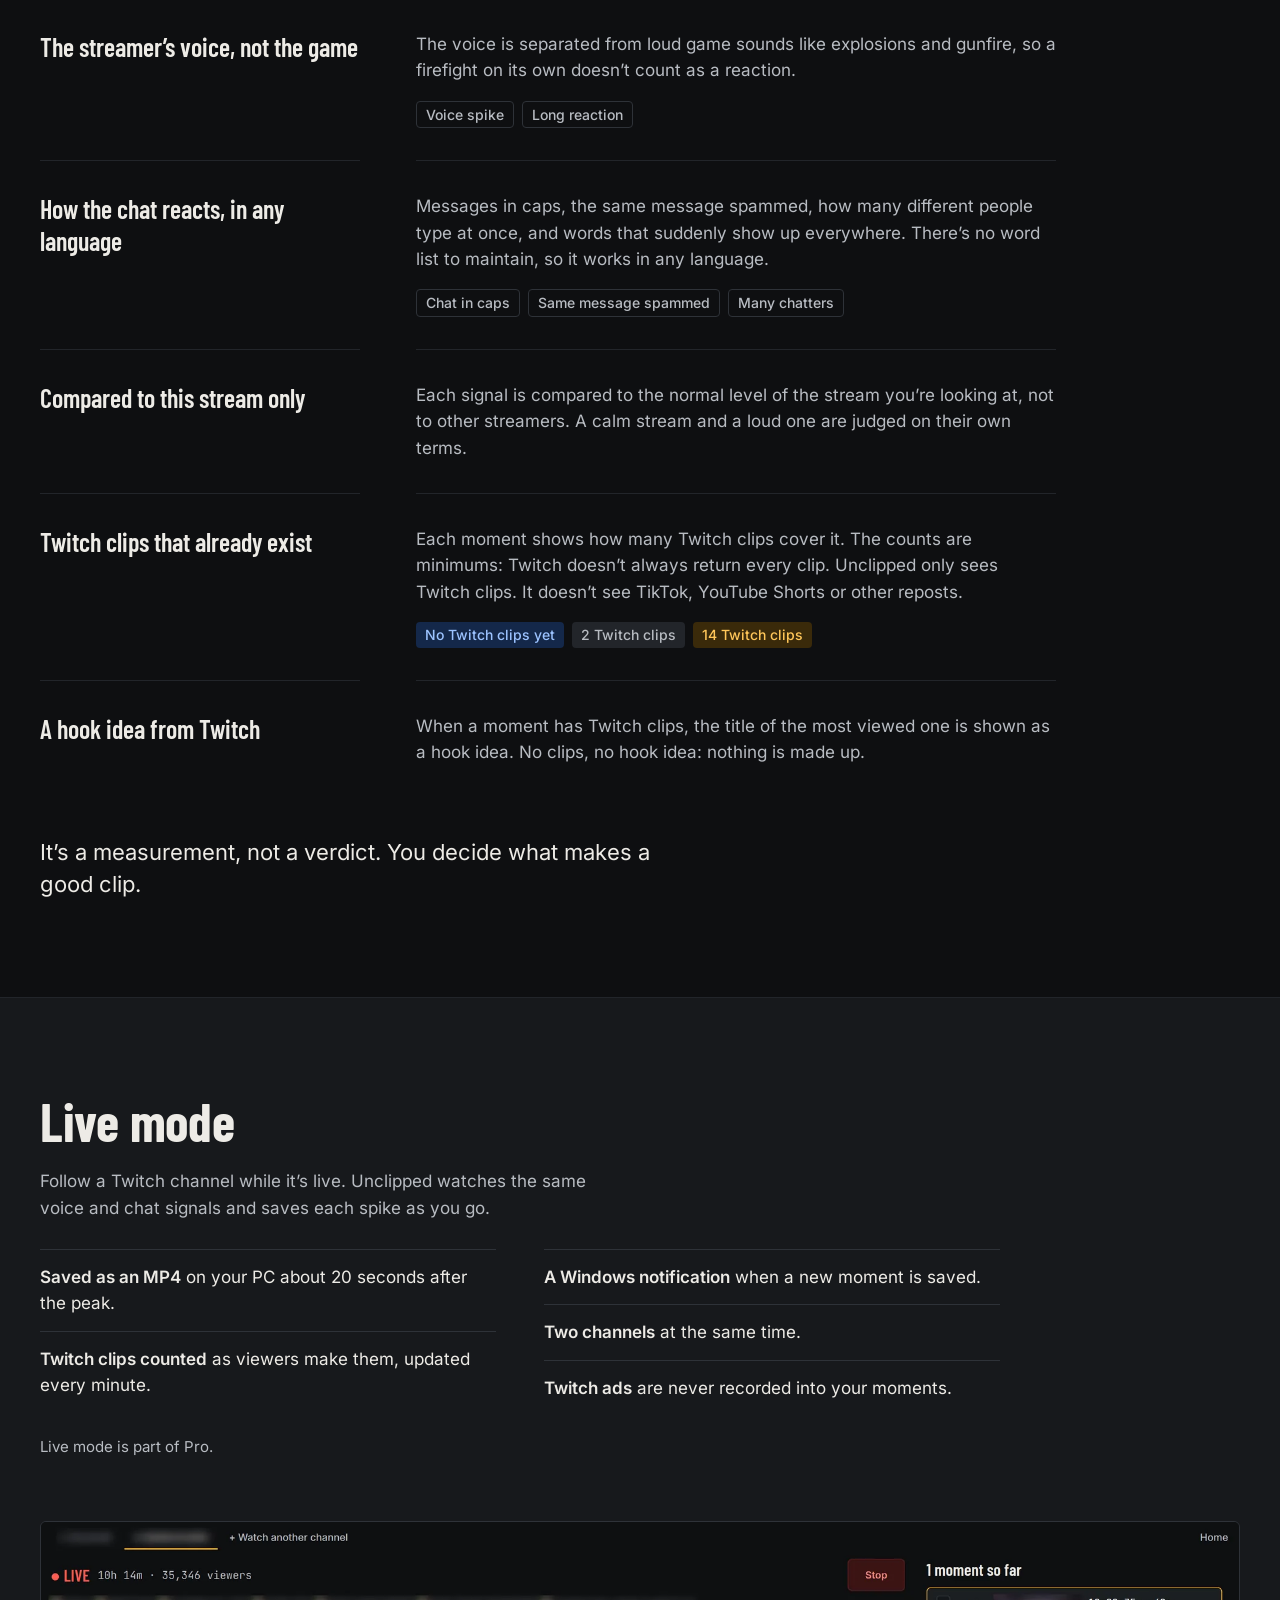
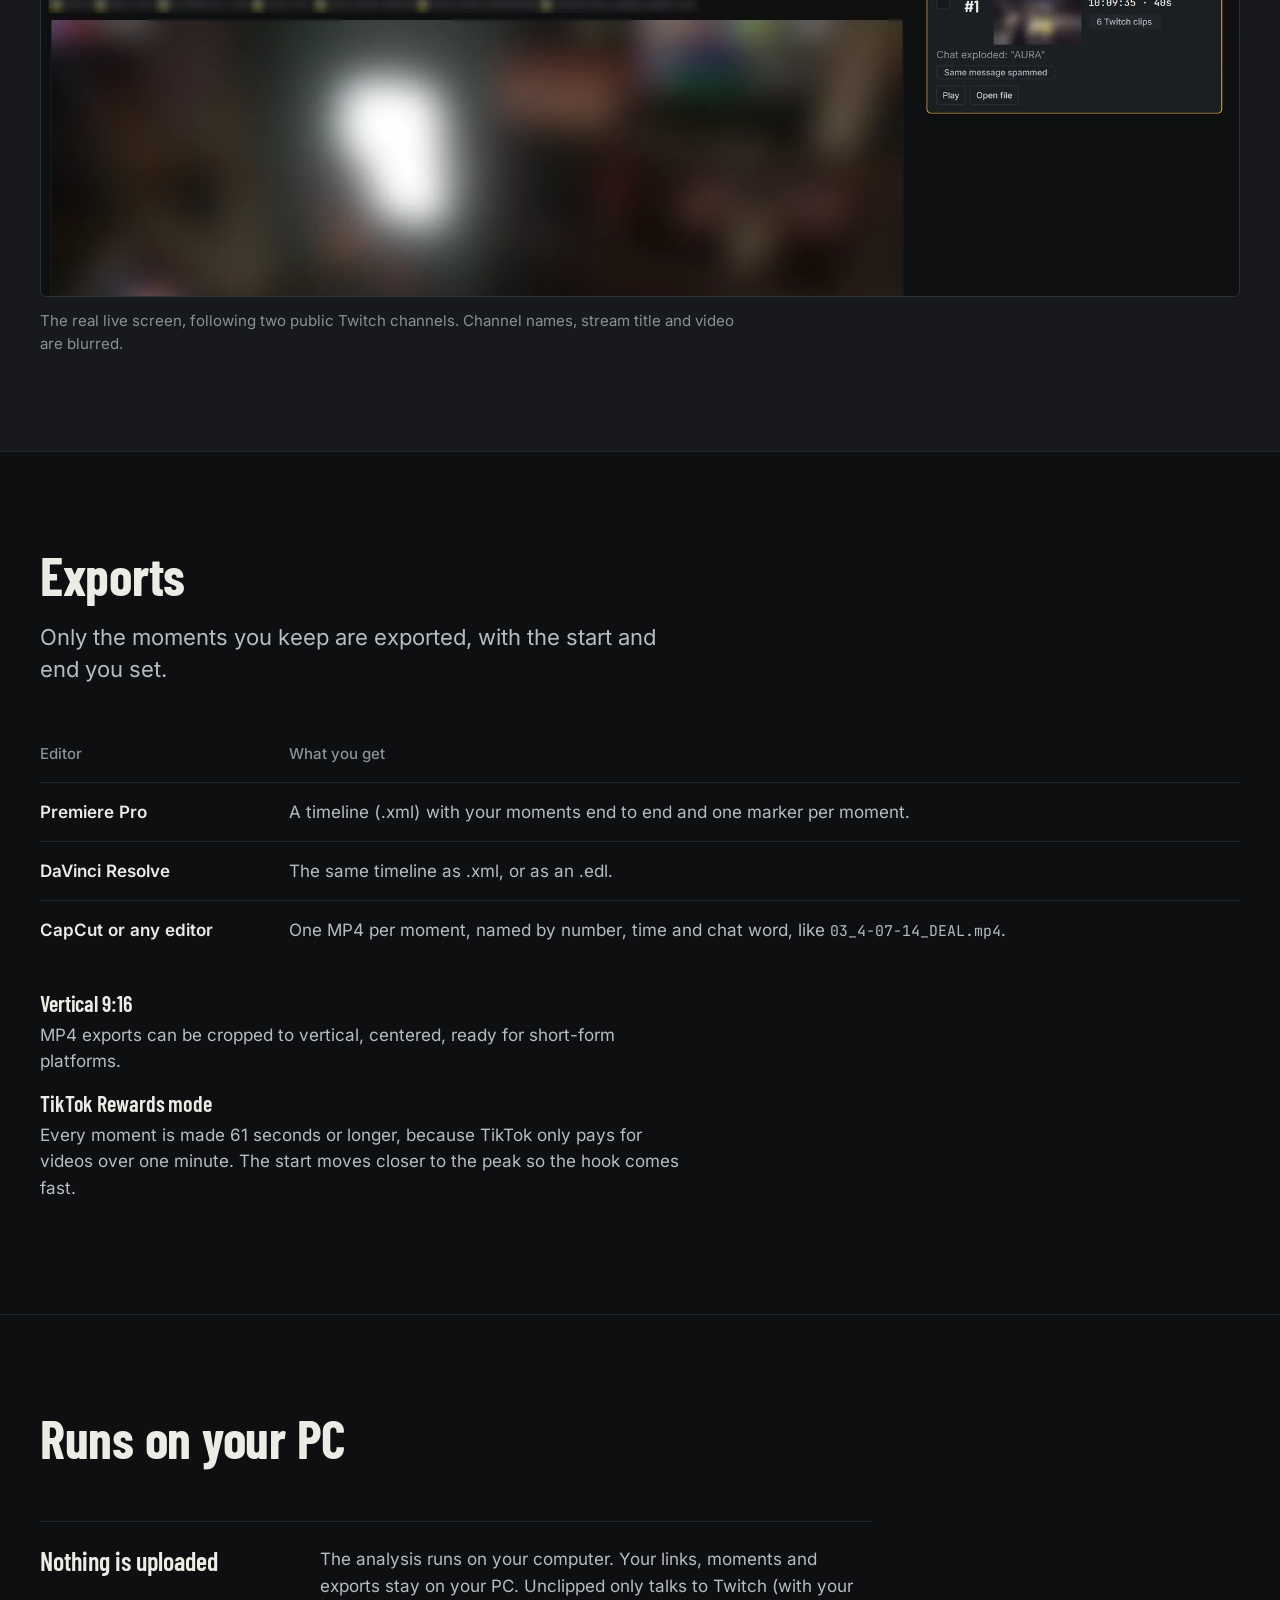
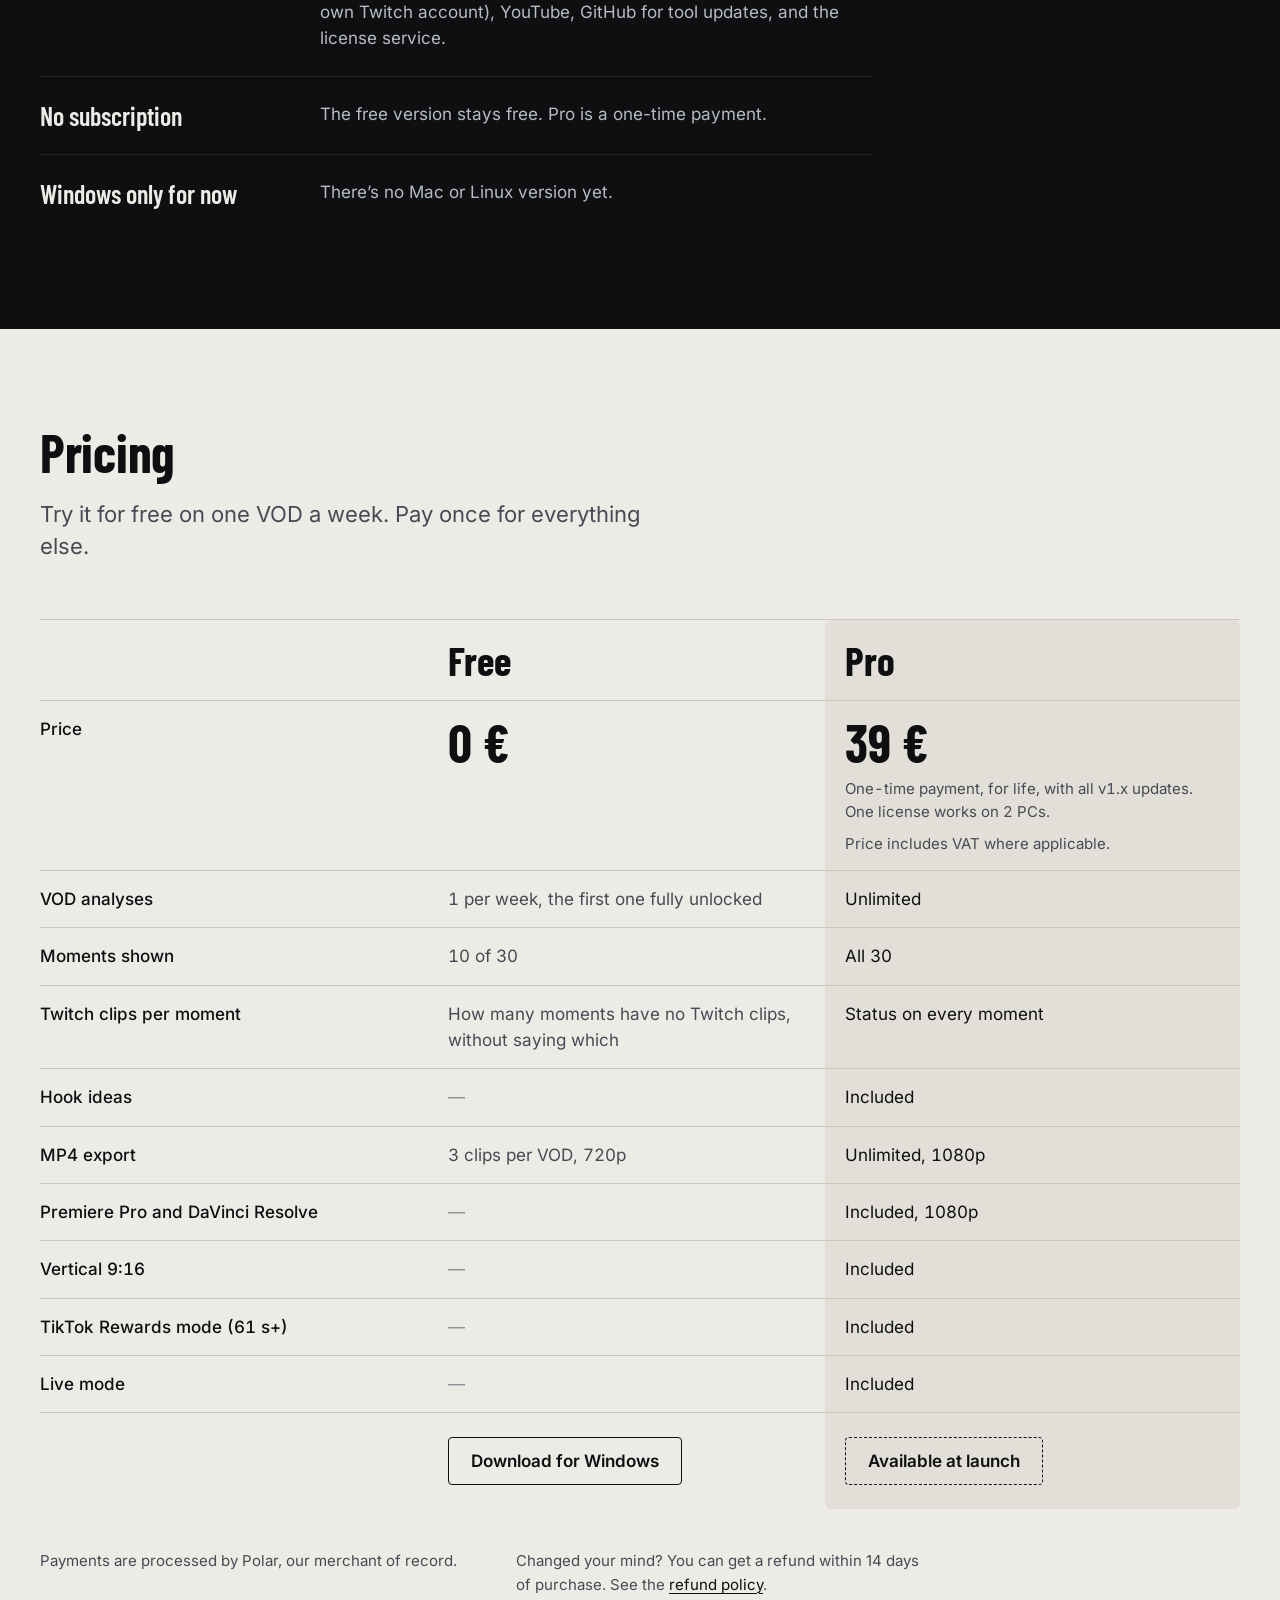
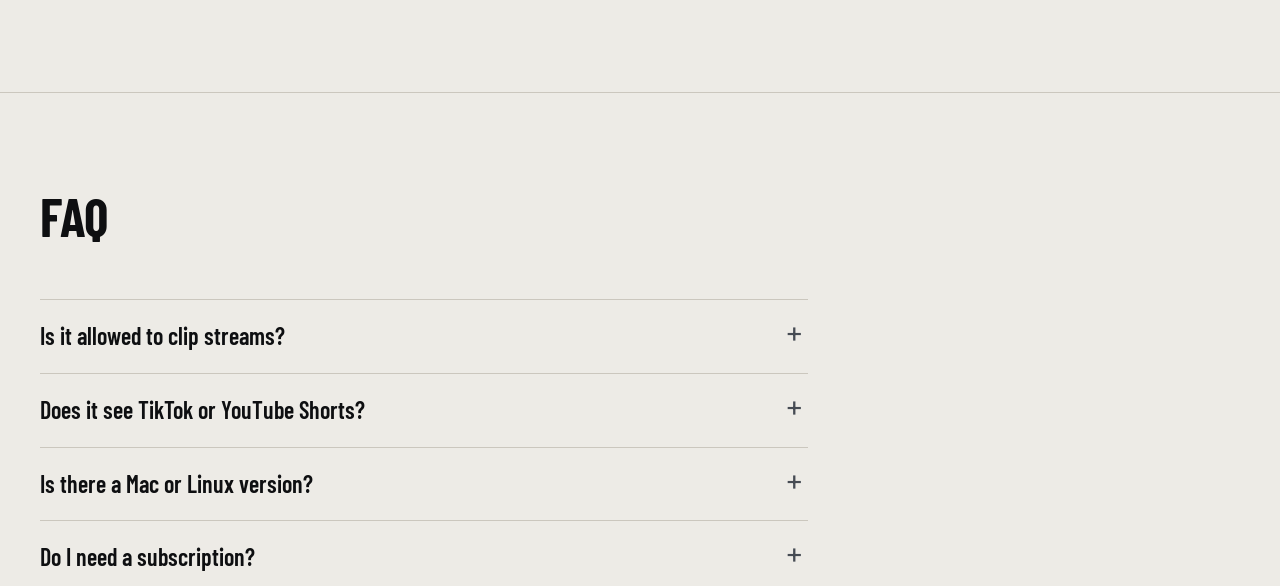
==== commit 044cf998: "Remove launch price: Pro is 39 € only Co-Authored-By: Claude Opus 5.5 <noreply@anthropic.com>" ====
--- a/index.html
+++ b/index.html
@@ -261,7 +261,7 @@
               <tr><th scope="col"><span class="sr-only">Feature</span></th><th scope="col">Free</th><th scope="col" class="col-pro">Pro</th></tr>
             </thead>
             <tbody>
-              <tr><th scope="row">Price</th><td><span class="price">0 €</span></td><td class="col-pro"><span class="price">29 €</span><span class="price-was">Launch price for the first 100 buyers, then 39 €. One-time payment, for life, with all v1.x updates. One license works on 2 PCs.</span><span class="price-was">Price includes VAT where applicable.</span></td></tr>
+              <tr><th scope="row">Price</th><td><span class="price">0 €</span></td><td class="col-pro"><span class="price">39 €</span><span class="price-was">One-time payment, for life, with all v1.x updates. One license works on 2 PCs.</span><span class="price-was">Price includes VAT where applicable.</span></td></tr>
               <tr><th scope="row">VOD analyses</th><td>1 per week, the first one fully unlocked</td><td class="col-pro">Unlimited</td></tr>
               <tr><th scope="row">Moments shown</th><td>10 of 30</td><td class="col-pro">All 30</td></tr>
               <tr><th scope="row">Twitch clips per moment</th><td>How many moments have no Twitch clips, without saying which</td><td class="col-pro">Status on every moment</td></tr>
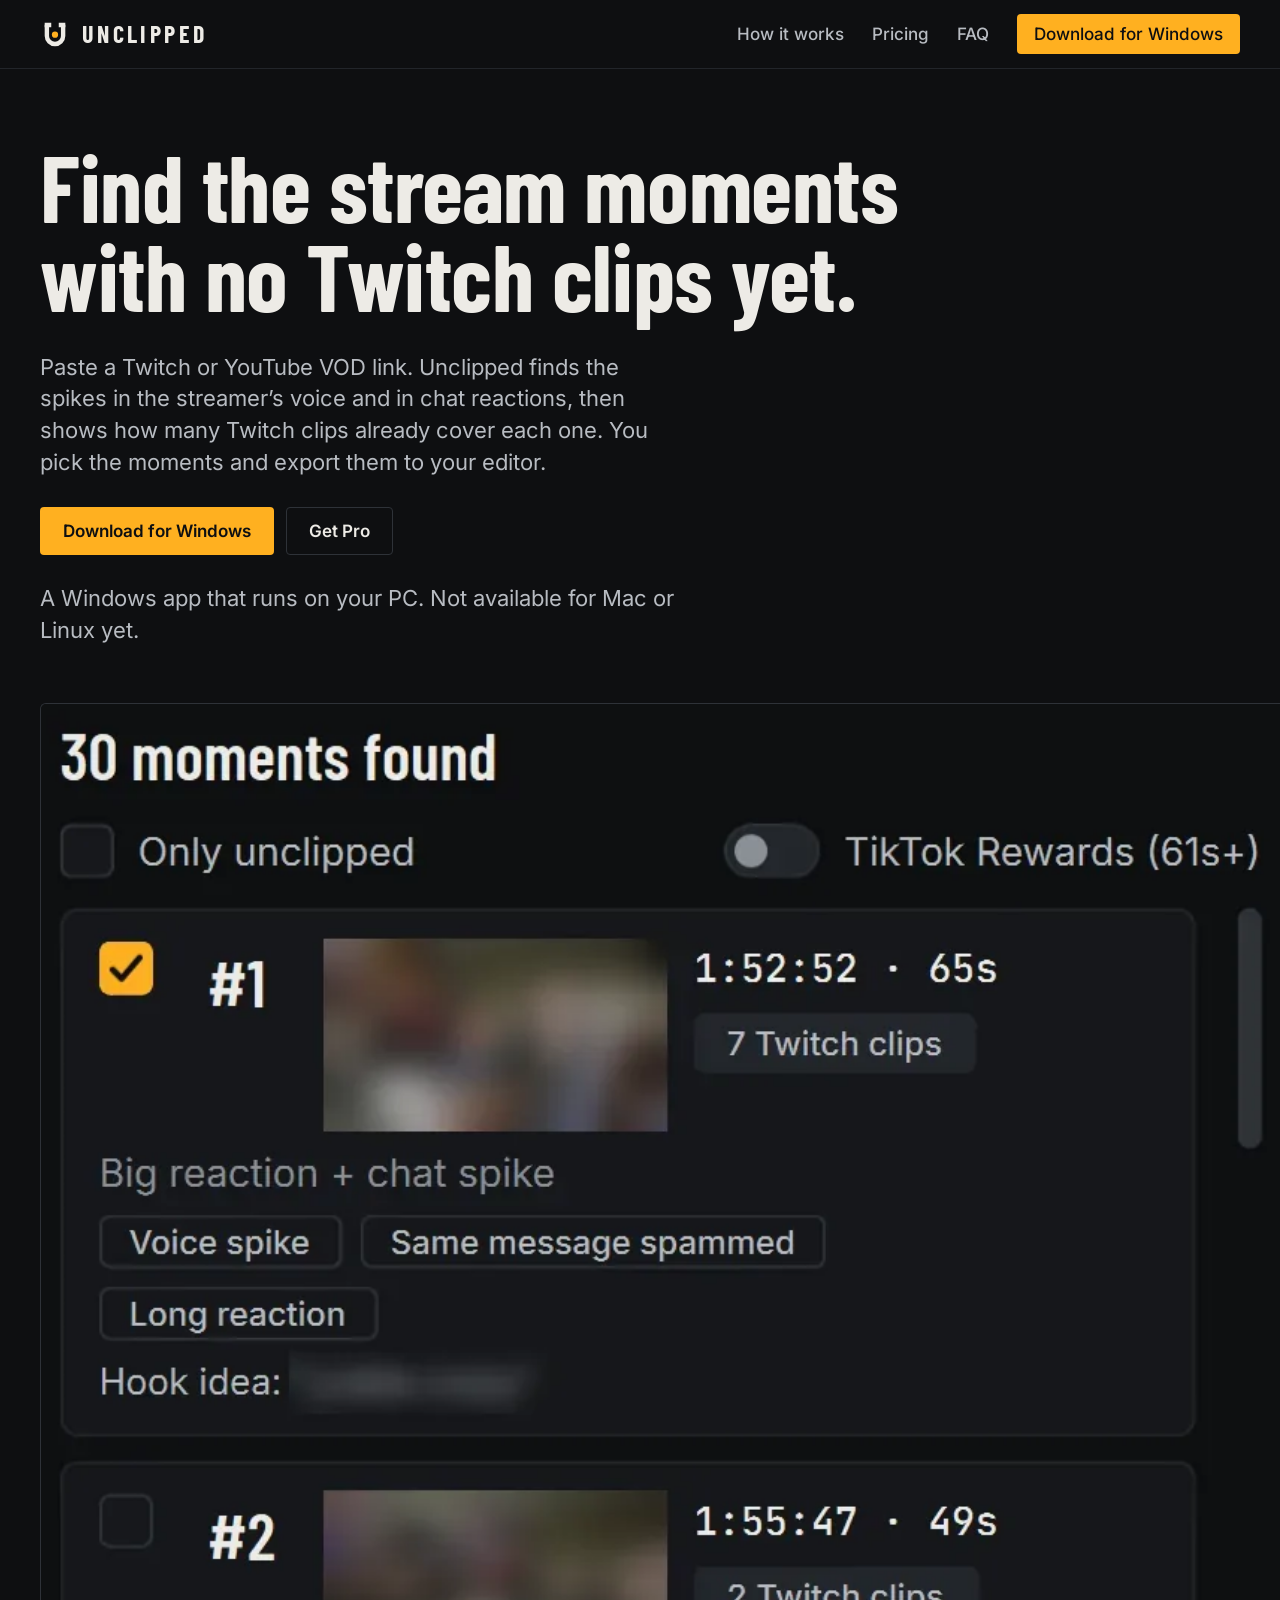
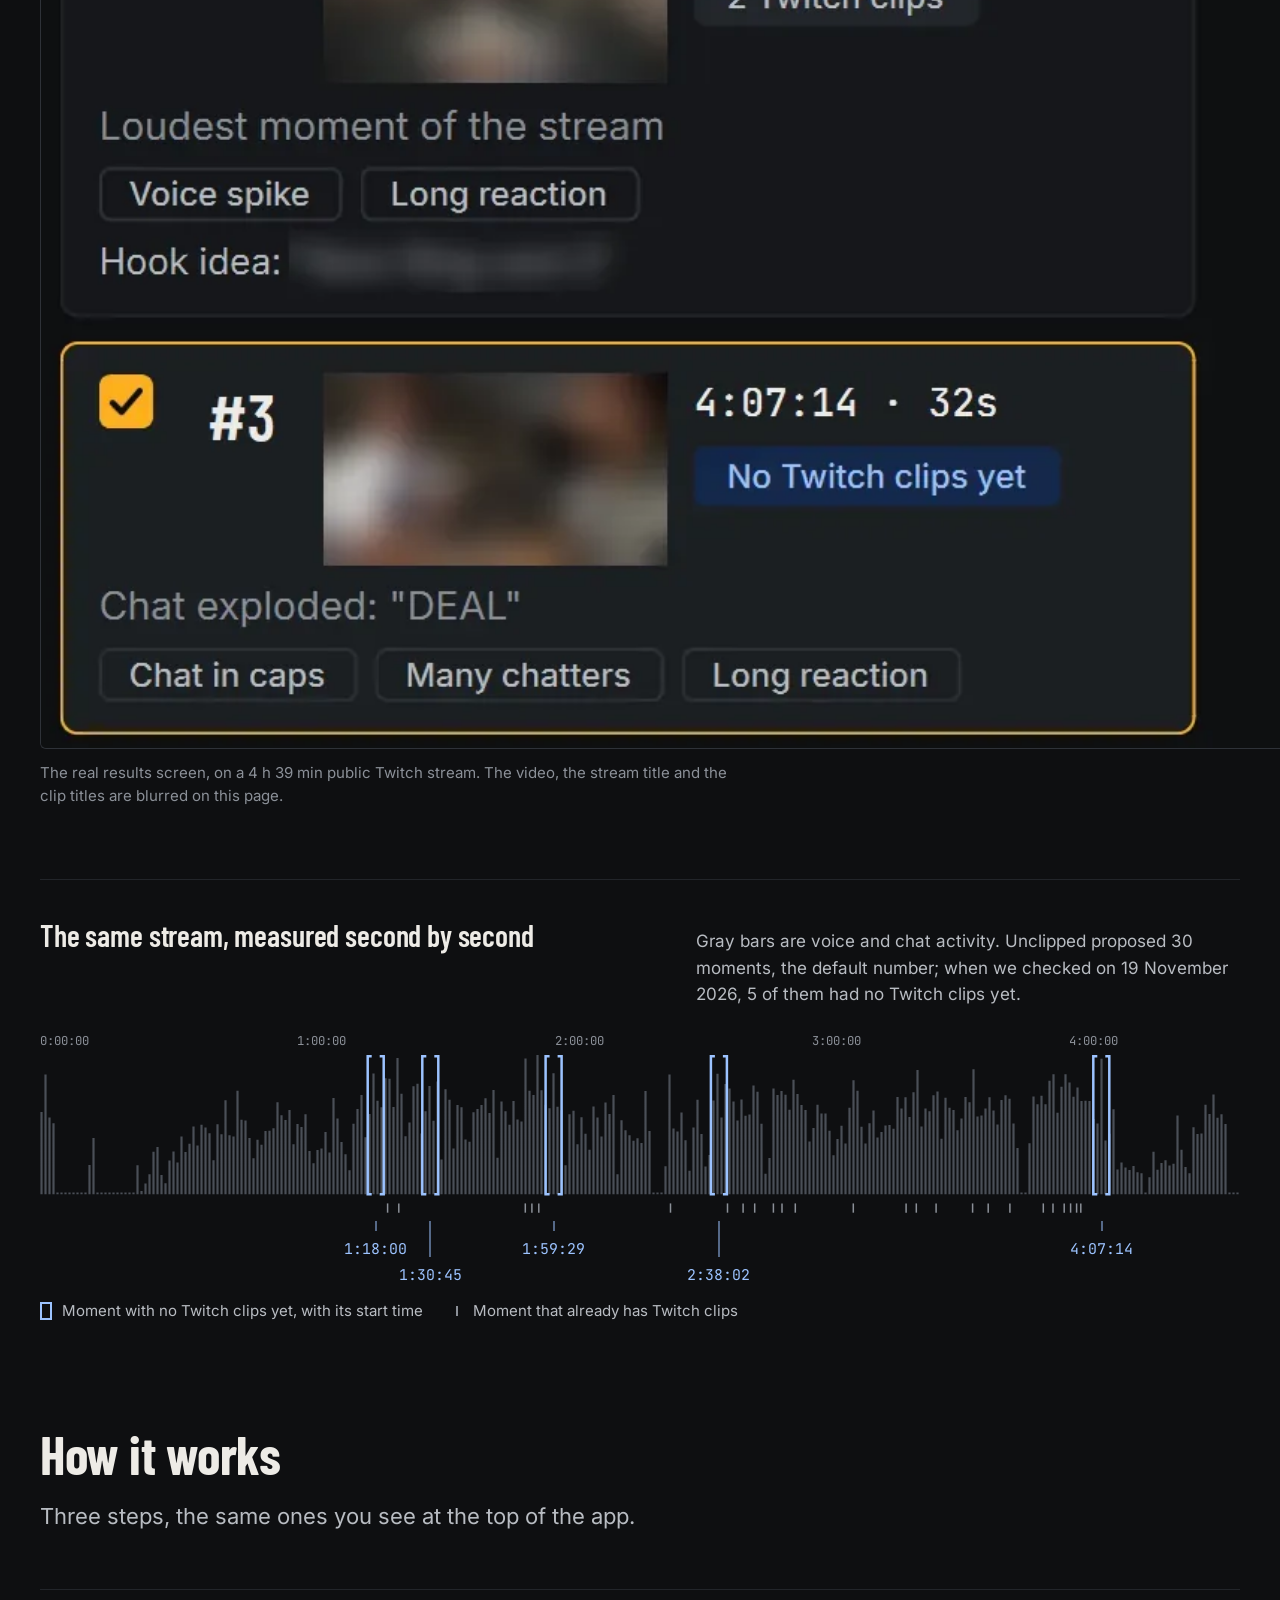
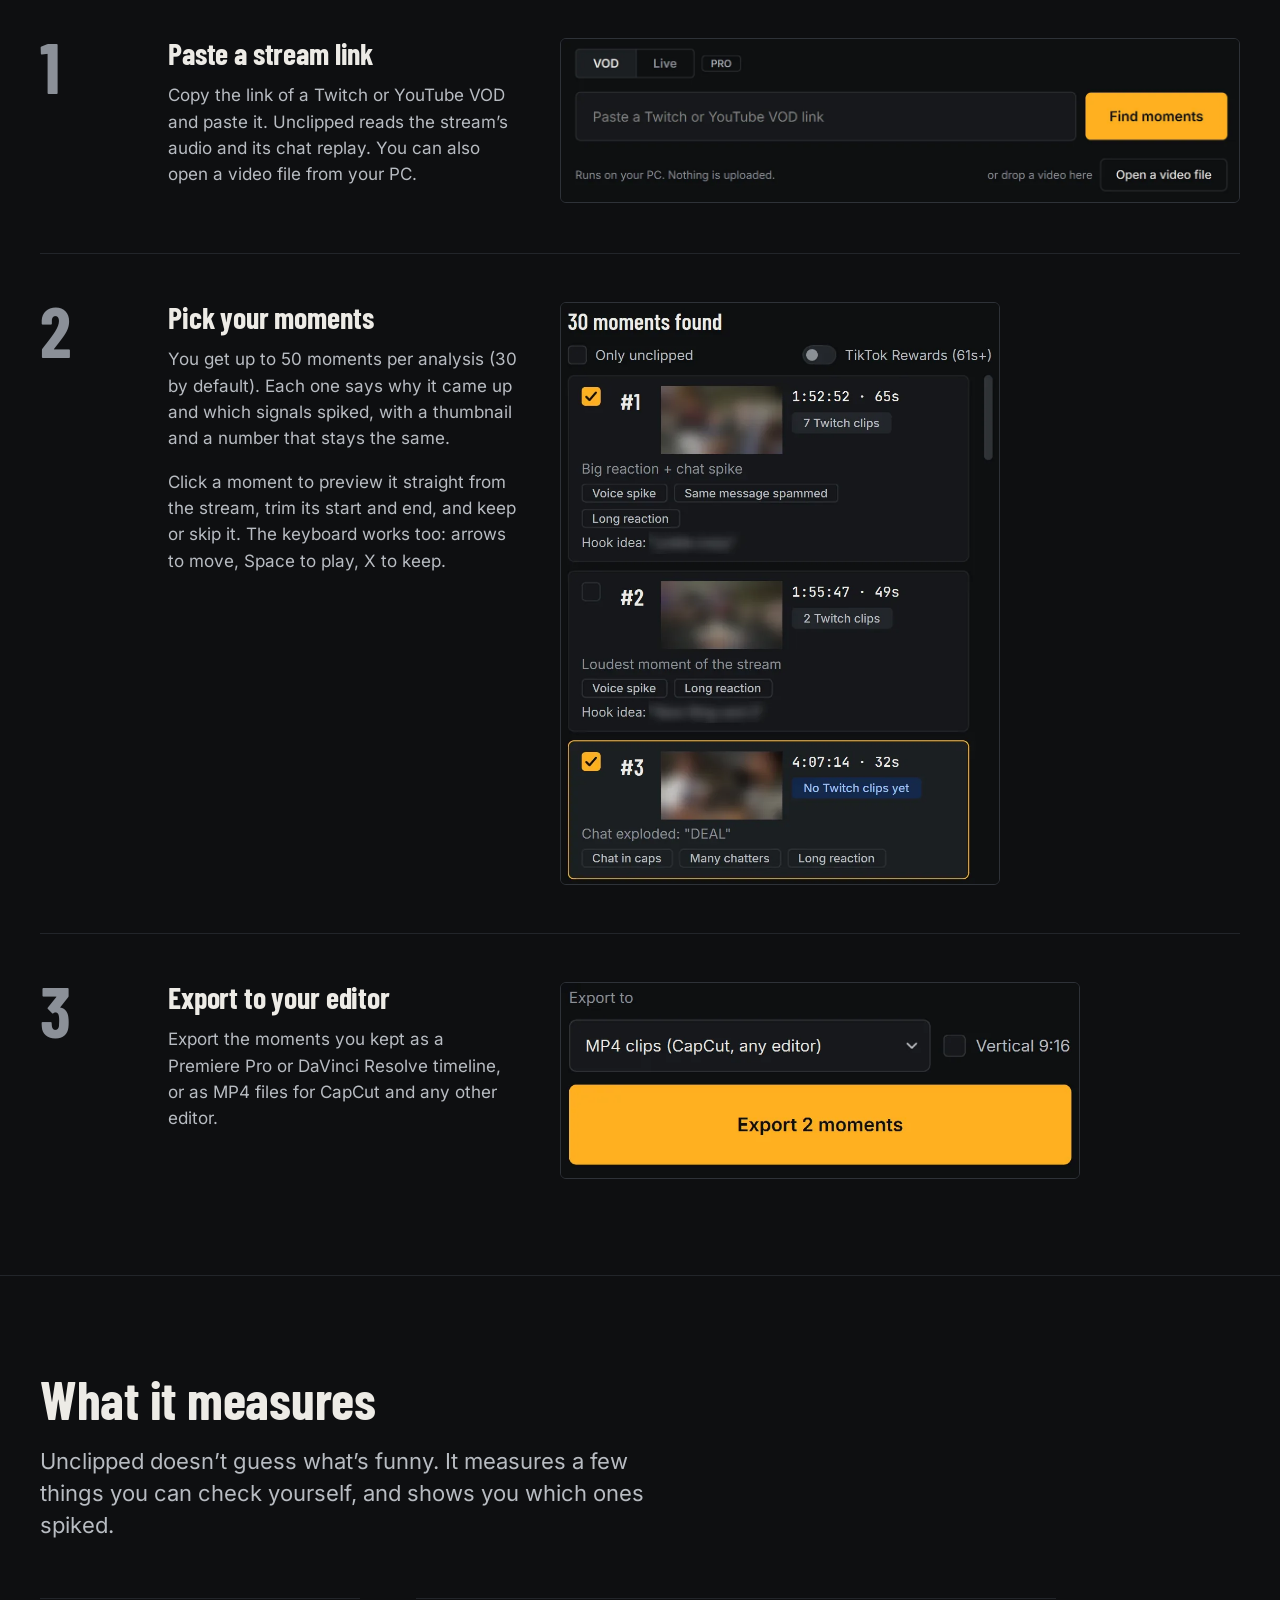
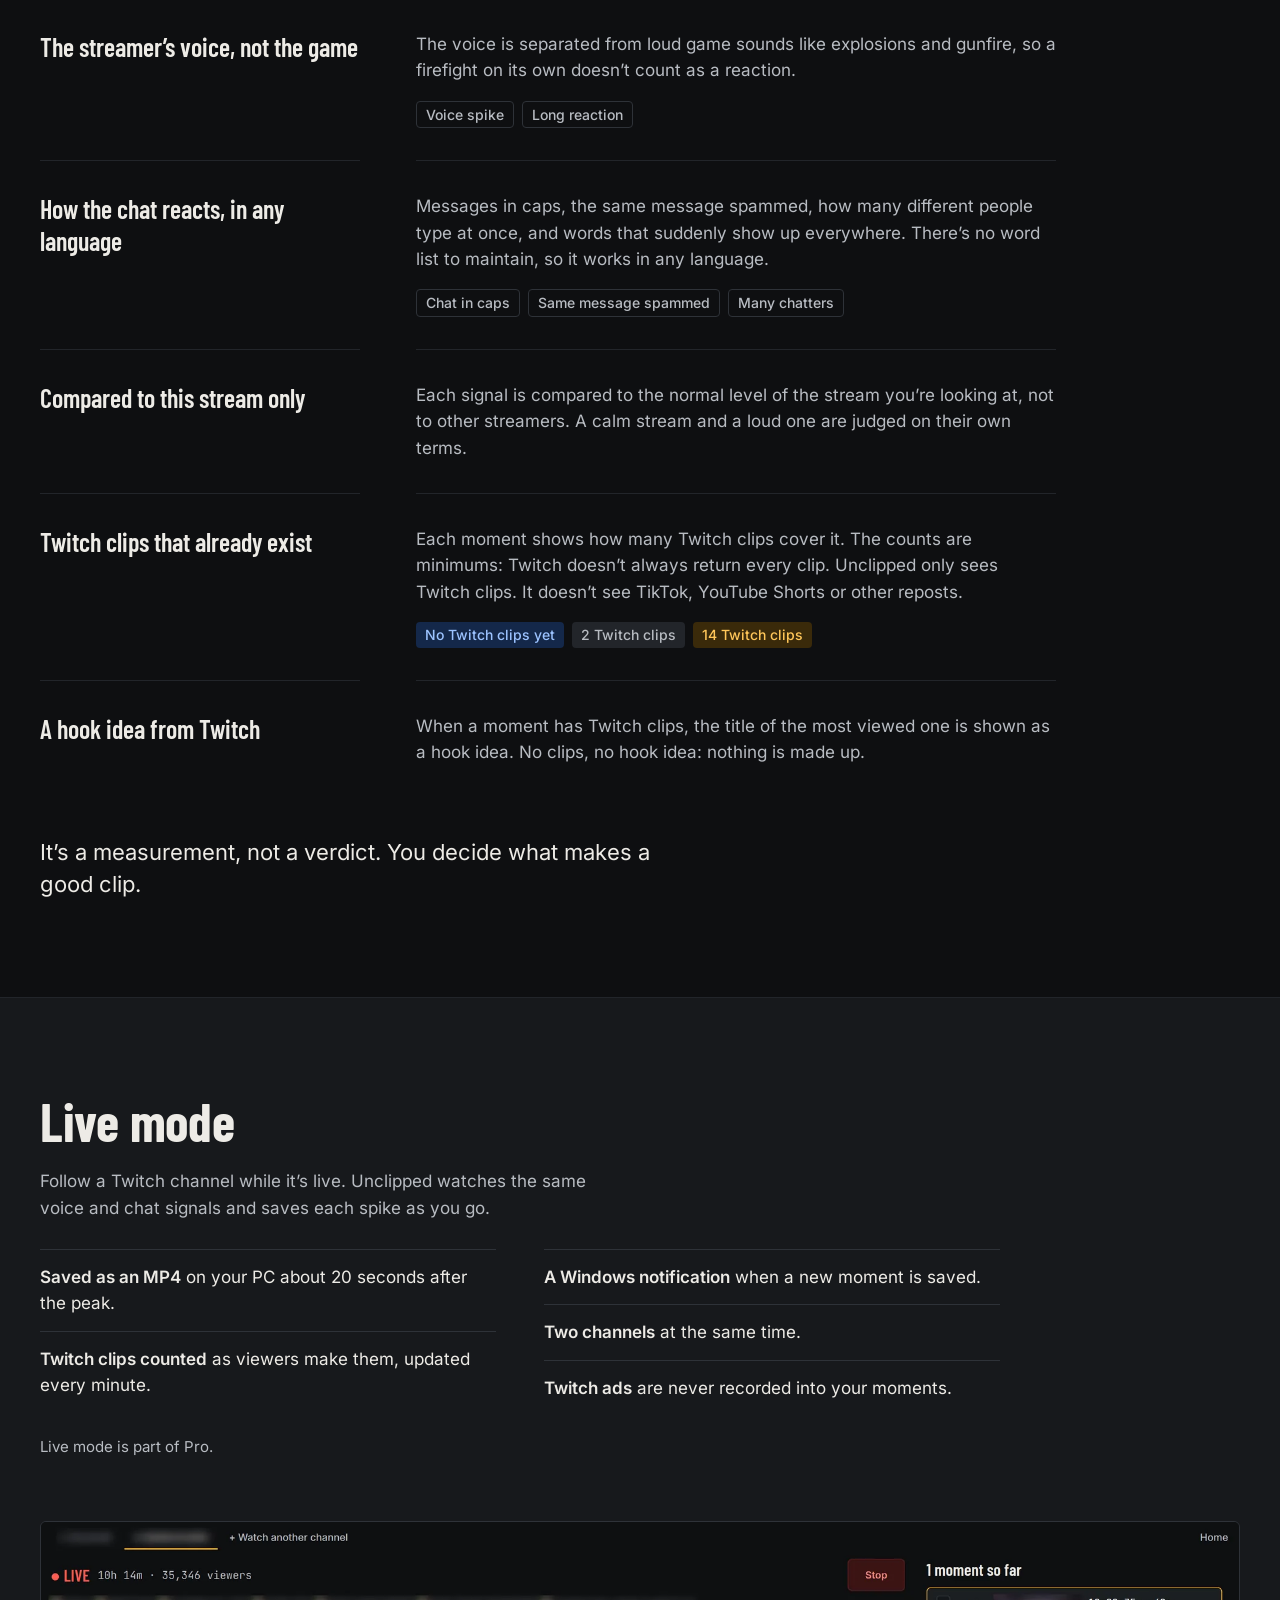
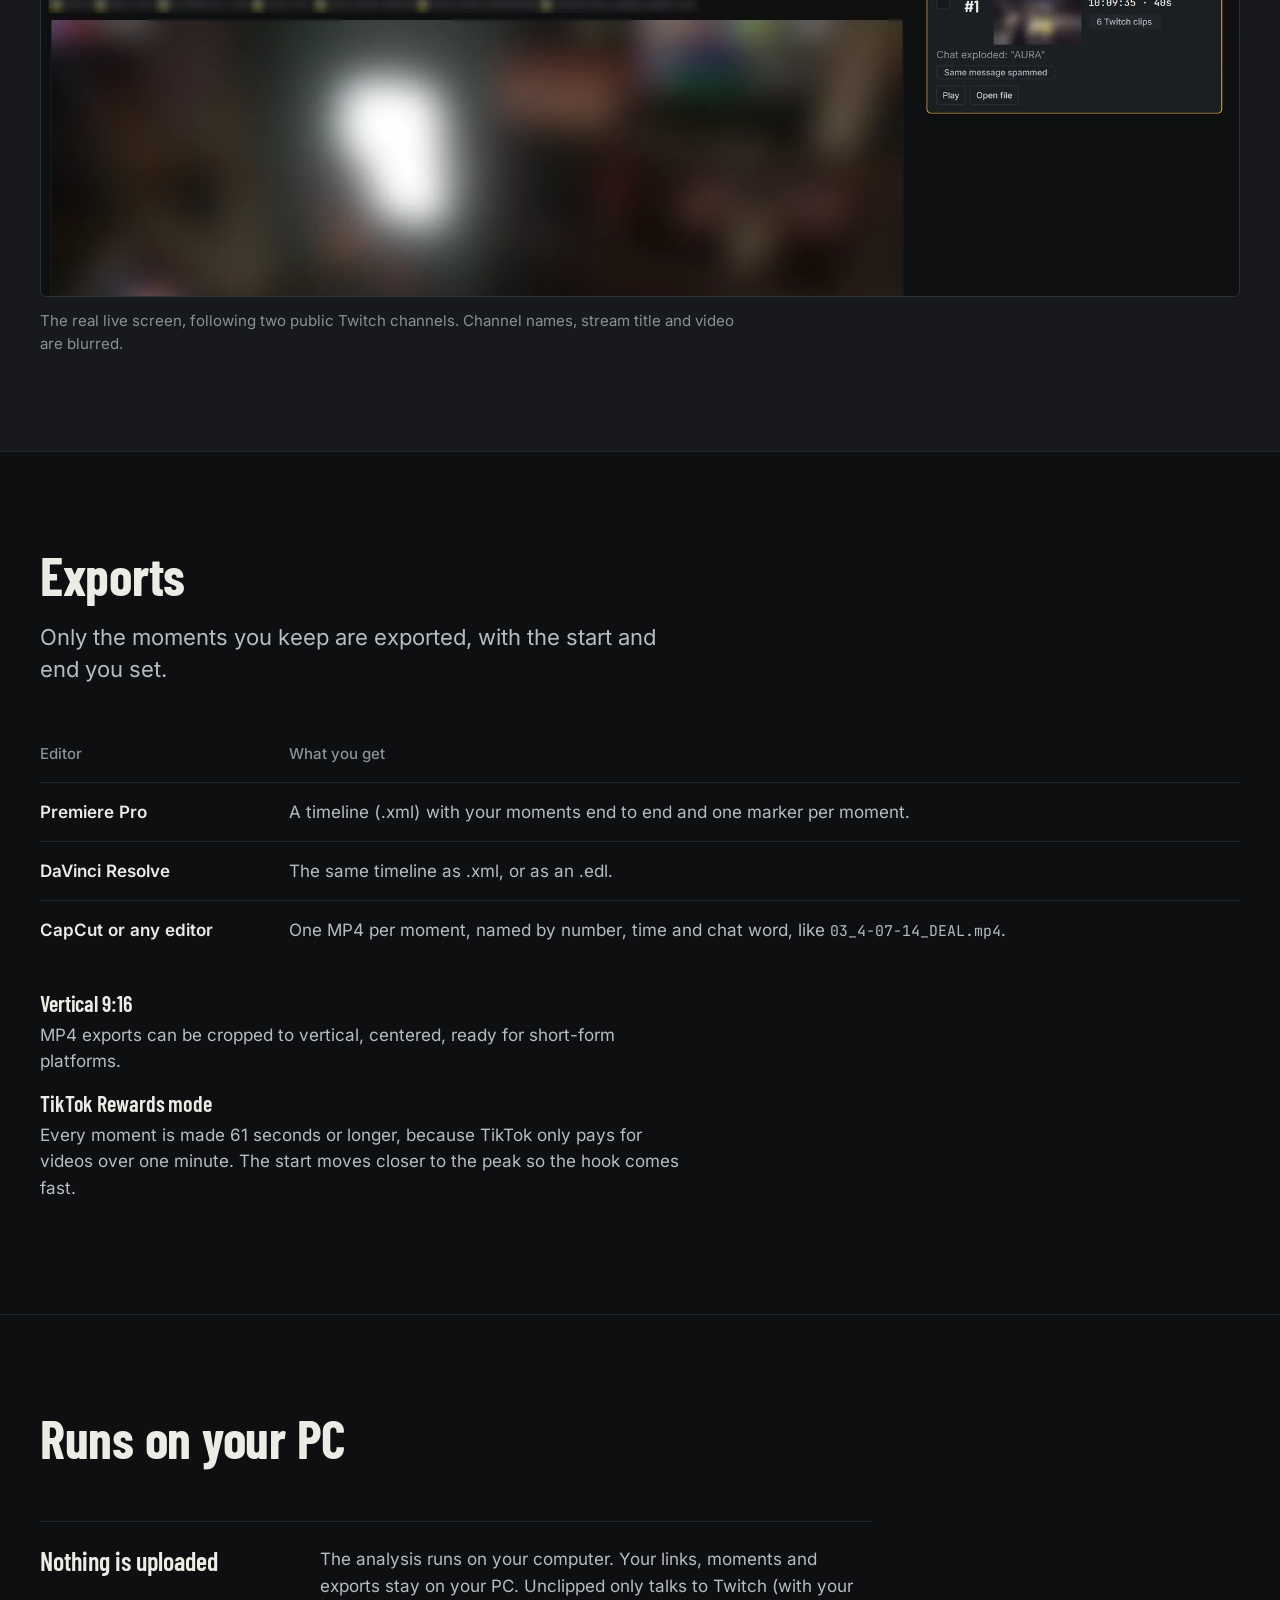
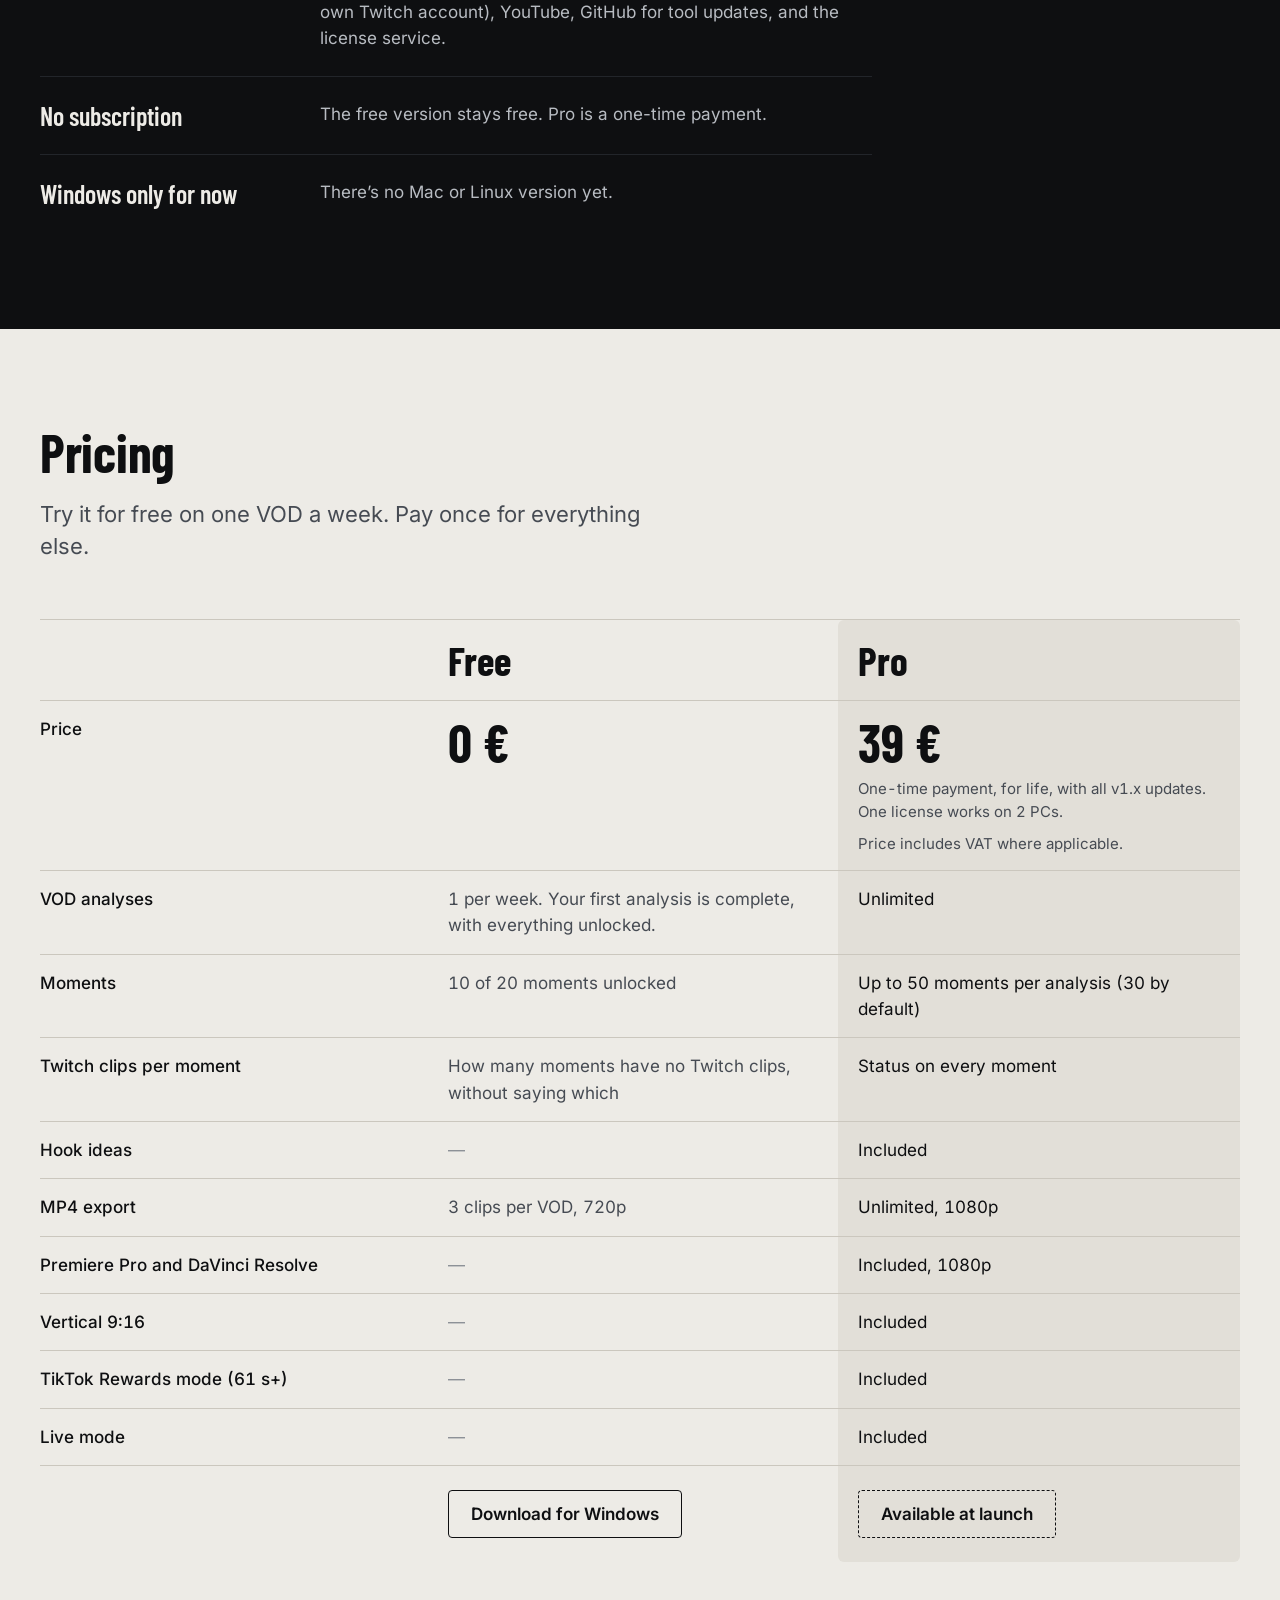
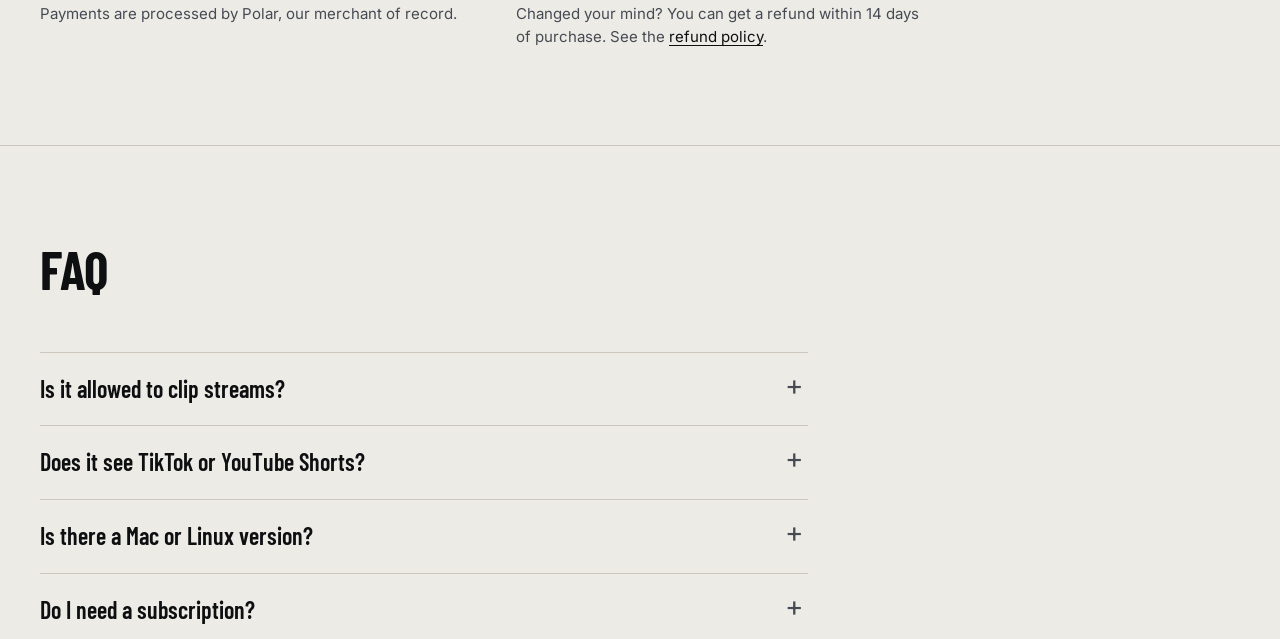
==== commit 5df1d3ba: "Align moment counts and free version with the app: 10 of 20 free, up to 50 in Pro Co-Authored-By: Cl" ====
--- a/index.html
+++ b/index.html
@@ -70,7 +70,7 @@
           <source media="(max-width: 599px)" srcset="assets/img/step-pick.png" type="image/png" width="829" height="1100">
           <source srcset="assets/img/results.webp" type="image/webp">
           <img src="assets/img/results.png" width="2000" height="1225" fetchpriority="high"
-               alt="The Unclipped results screen. On the right, a list of 30 moments; moment #3 at 4:07:14 is selected and marked No Twitch clips yet, the others show 7 and 2 Twitch clips. Each card shows why the moment came up, such as Chat exploded: DEAL, and tags like Chat in caps and Many chatters. On the left, the video preview, a trim bar from 4:07:14 to 4:07:46, and the hype curve of the whole stream.">
+               alt="The Unclipped results screen. On the right, a list of 30 moments, the default number; moment #3 at 4:07:14 is selected and marked No Twitch clips yet, the others show 7 and 2 Twitch clips. Each card shows why the moment came up, such as Chat exploded: DEAL, and tags like Chat in caps and Many chatters. On the left, the video preview, a trim bar from 4:07:14 to 4:07:46, and the hype curve of the whole stream.">
         </picture>
         <figcaption>The real results screen, on a 4 h 39 min public Twitch stream. The video, the stream title and the clip titles are blurred on this page.</figcaption>
       </figure>
@@ -80,7 +80,7 @@
       <figure class="curve" aria-labelledby="curve-title">
         <div class="curve-head">
           <h2 id="curve-title">The same stream, measured second by second</h2>
-          <p>Gray bars are voice and chat activity. Unclipped proposed 30 moments; when we checked on 19 November 2026, 5 of them had no Twitch clips yet.</p>
+          <p>Gray bars are voice and chat activity. Unclipped proposed 30 moments, the default number; when we checked on 19 November 2026, 5 of them had no Twitch clips yet.</p>
         </div>
         <div class="curve-plot">
 <svg class="curve-svg" viewBox="0 0 1200 138" preserveAspectRatio="none" aria-hidden="true" focusable="false"><path class="curve-bars" d="M1.5 120v-70.9M5.5 120v-103.1M9.5 120v-66.1M13.5 120v-61.1M17.5 120v-1.5M21.5 120v-1.5M25.5 120v-1.5M29.5 120v-1.5M33.5 120v-1.5M37.5 120v-1.5M41.5 120v-1.5M45.5 120v-1.5M49.5 120v-25.2M53.5 120v-48.4M57.5 120v-1.5M61.5 120v-1.5M65.5 120v-1.5M69.5 120v-1.5M73.5 120v-1.5M77.5 120v-1.5M81.5 120v-1.5M85.5 120v-1.5M89.5 120v-1.5M93.5 120v-1.5M97.5 120v-24.9M101.5 120v-2.6M105.5 120v-9.2M109.5 120v-17.1M113.5 120v-36.6M117.5 120v-40.7M121.5 120v-16.4M125.5 120v-9.4M129.5 120v-28.9M133.5 120v-36.8M137.5 120v-27.2M141.5 120v-49.7M145.5 120v-36.3M149.5 120v-43.4M153.5 120v-58.4M157.5 120v-41.9M161.5 120v-59.8M165.5 120v-57.5M169.5 120v-52.6M173.5 120v-29.2M177.5 120v-60.2M181.5 120v-51.7M185.5 120v-80.9M189.5 120v-50.7M193.5 120v-49.7M197.5 120v-89.2M201.5 120v-64.2M205.5 120v-63.5M209.5 120v-48.4M213.5 120v-31.0M217.5 120v-46.9M221.5 120v-42.5M225.5 120v-54.4M229.5 120v-54.6M233.5 120v-56.8M237.5 120v-79.2M241.5 120v-68.1M245.5 120v-63.9M249.5 120v-72.5M253.5 120v-43.1M257.5 120v-60.4M261.5 120v-58.0M265.5 120v-69.0M269.5 120v-37.3M273.5 120v-26.7M277.5 120v-38.0M281.5 120v-39.4M285.5 120v-53.6M289.5 120v-35.8M293.5 120v-83.0M297.5 120v-65.3M301.5 120v-45.0M305.5 120v-34.4M309.5 120v-20.6M313.5 120v-60.8M317.5 120v-73.4M321.5 120v-85.5M325.5 120v-49.0M329.5 120v-69.1M333.5 120v-104.0M337.5 120v-80.6M341.5 120v-75.0M345.5 120v-99.9M349.5 120v-99.5M353.5 120v-75.1M357.5 120v-117.5M361.5 120v-86.5M365.5 120v-50.0M369.5 120v-61.7M373.5 120v-93.1M377.5 120v-95.3M381.5 120v-52.4M385.5 120v-71.4M389.5 120v-93.3M393.5 120v-63.3M397.5 120v-97.2M401.5 120v-29.8M405.5 120v-90.5M409.5 120v-81.5M413.5 120v-39.4M417.5 120v-76.9M421.5 120v-75.0M425.5 120v-47.1M429.5 120v-45.1M433.5 120v-70.7M437.5 120v-73.5M441.5 120v-76.9M445.5 120v-82.7M449.5 120v-69.9M453.5 120v-89.8M457.5 120v-31.4M461.5 120v-79.9M465.5 120v-71.5M469.5 120v-59.8M473.5 120v-80.3M477.5 120v-64.3M481.5 120v-62.7M485.5 120v-117.0M489.5 120v-89.2M493.5 120v-85.4M497.5 120v-120.0M501.5 120v-89.6M505.5 120v-77.0M509.5 120v-74.1M513.5 120v-104.2M517.5 120v-75.3M521.5 120v-72.3M525.5 120v-25.0M529.5 120v-69.0M533.5 120v-72.0M537.5 120v-43.0M541.5 120v-66.4M545.5 120v-52.1M549.5 120v-38.2M553.5 120v-75.5M557.5 120v-66.1M561.5 120v-49.6M565.5 120v-79.0M569.5 120v-69.1M573.5 120v-85.4M577.5 120v-17.1M581.5 120v-63.8M585.5 120v-55.1M589.5 120v-50.7M593.5 120v-46.0M597.5 120v-48.3M601.5 120v-44.2M605.5 120v-88.9M609.5 120v-54.5M613.5 120v-1.5M617.5 120v-1.5M621.5 120v-1.5M625.5 120v-24.0M629.5 120v-103.1M633.5 120v-56.7M637.5 120v-54.1M641.5 120v-70.3M645.5 120v-46.4M649.5 120v-20.1M653.5 120v-57.4M657.5 120v-81.3M661.5 120v-51.8M665.5 120v-23.9M669.5 120v-33.7M673.5 120v-80.8M677.5 120v-103.9M681.5 120v-66.0M685.5 120v-95.0M689.5 120v-91.1M693.5 120v-80.0M697.5 120v-63.6M701.5 120v-81.7M705.5 120v-67.6M709.5 120v-68.7M713.5 120v-93.8M717.5 120v-88.3M721.5 120v-60.8M725.5 120v-17.5M729.5 120v-31.1M733.5 120v-91.2M737.5 120v-85.5M741.5 120v-88.9M745.5 120v-85.7M749.5 120v-72.8M753.5 120v-98.6M757.5 120v-86.3M761.5 120v-76.8M765.5 120v-72.5M769.5 120v-45.3M773.5 120v-57.0M777.5 120v-77.0M781.5 120v-69.5M785.5 120v-69.6M789.5 120v-54.7M793.5 120v-33.5M797.5 120v-47.5M801.5 120v-58.9M805.5 120v-43.6M809.5 120v-74.5M813.5 120v-98.3M817.5 120v-89.2M821.5 120v-58.2M825.5 120v-43.7M829.5 120v-61.1M833.5 120v-72.2M837.5 120v-48.9M841.5 120v-53.5M845.5 120v-59.3M849.5 120v-59.6M853.5 120v-56.3M857.5 120v-83.8M861.5 120v-73.9M865.5 120v-83.5M869.5 120v-66.6M873.5 120v-87.9M877.5 120v-107.0M881.5 120v-58.3M885.5 120v-73.9M889.5 120v-71.4M893.5 120v-85.2M897.5 120v-88.6M901.5 120v-47.8M905.5 120v-83.1M909.5 120v-74.4M913.5 120v-72.5M917.5 120v-55.0M921.5 120v-65.2M925.5 120v-83.8M929.5 120v-79.2M933.5 120v-107.7M937.5 120v-67.0M941.5 120v-67.9M945.5 120v-73.8M949.5 120v-83.6M953.5 120v-72.2M957.5 120v-60.0M961.5 120v-81.1M965.5 120v-85.3M969.5 120v-82.2M973.5 120v-60.9M977.5 120v-39.8M981.5 120v-1.5M985.5 120v-1.5M989.5 120v-43.8M993.5 120v-84.1M997.5 120v-77.5M1001.5 120v-84.9M1005.5 120v-77.5M1009.5 120v-97.7M1013.5 120v-103.3M1017.5 120v-70.1M1021.5 120v-92.6M1025.5 120v-103.3M1029.5 120v-96.3M1033.5 120v-84.0M1037.5 120v-91.9M1041.5 120v-80.3M1045.5 120v-80.6M1049.5 120v-80.3M1053.5 120v-64.7M1057.5 120v-61.0M1061.5 120v-116.7M1065.5 120v-46.3M1069.5 120v-52.0M1073.5 120v-73.3M1077.5 120v-21.3M1081.5 120v-27.3M1085.5 120v-23.0M1089.5 120v-20.8M1093.5 120v-24.2M1097.5 120v-18.8M1101.5 120v-18.1M1105.5 120v-1.5M1109.5 120v-14.5M1113.5 120v-36.6M1117.5 120v-21.0M1121.5 120v-26.8M1125.5 120v-29.3M1129.5 120v-24.8M1133.5 120v-26.1M1137.5 120v-67.9M1141.5 120v-38.2M1145.5 120v-23.4M1149.5 120v-18.1M1153.5 120v-57.6M1157.5 120v-51.8M1161.5 120v-52.4M1165.5 120v-77.1M1169.5 120v-69.1M1173.5 120v-85.9M1177.5 120v-65.9M1181.5 120v-69.0M1185.5 120v-60.4M1189.5 120v-1.5M1193.5 120v-1.5M1197.5 120v-1.5"/><g class="curve-ticks"><path d="M485.3 128v8"/><path d="M498.8 128v8"/><path d="M358.8 128v8"/><path d="M1013.0 128v8"/><path d="M876.3 128v8"/><path d="M347.6 128v8"/><path d="M1024.2 128v8"/><path d="M932.6 128v8"/><path d="M714.7 128v8"/><path d="M1030.6 128v8"/><path d="M755.3 128v8"/><path d="M687.5 128v8"/><path d="M896.1 128v8"/><path d="M630.5 128v8"/><path d="M742.0 128v8"/><path d="M733.4 128v8"/><path d="M813.3 128v8"/><path d="M1036.6 128v8"/><path d="M866.1 128v8"/><path d="M1003.3 128v8"/><path d="M969.9 128v8"/><path d="M491.9 128v8"/><path d="M948.2 128v8"/><path d="M703.1 128v8"/><path d="M1040.8 128v8"/></g><g class="curve-marks"><path d="M331.7 1h-4v119h4M339.7 1h4v119h-4"/><path d="M386.3 1h-4v119h4M394.3 1h4v119h-4"/><path d="M509.6 1h-4v119h4M517.6 1h4v119h-4"/><path d="M674.9 1h-4v119h4M682.9 1h4v119h-4"/><path d="M1057.3 1h-4v119h4M1065.3 1h4v119h-4"/></g></svg>
@@ -120,7 +120,7 @@
           <span class="step-n" aria-hidden="true">2</span>
           <div>
             <h3>Pick your moments</h3>
-            <p>You get 30 moments. Each one says why it came up and which signals spiked, with a thumbnail and a number that stays the same.</p>
+            <p>You get up to 50 moments per analysis (30 by default). Each one says why it came up and which signals spiked, with a thumbnail and a number that stays the same.</p>
             <p>Click a moment to preview it straight from the stream, trim its start and end, and keep or skip it. The keyboard works too: arrows to move, Space to play, X to keep.</p>
           </div>
           <figure class="shot">
@@ -262,8 +262,8 @@
             </thead>
             <tbody>
               <tr><th scope="row">Price</th><td><span class="price">0 €</span></td><td class="col-pro"><span class="price">39 €</span><span class="price-was">One-time payment, for life, with all v1.x updates. One license works on 2 PCs.</span><span class="price-was">Price includes VAT where applicable.</span></td></tr>
-              <tr><th scope="row">VOD analyses</th><td>1 per week, the first one fully unlocked</td><td class="col-pro">Unlimited</td></tr>
-              <tr><th scope="row">Moments shown</th><td>10 of 30</td><td class="col-pro">All 30</td></tr>
+              <tr><th scope="row">VOD analyses</th><td>1 per week. Your first analysis is complete, with everything unlocked.</td><td class="col-pro">Unlimited</td></tr>
+              <tr><th scope="row">Moments</th><td>10 of 20 moments unlocked</td><td class="col-pro">Up to 50 moments per analysis (30 by default)</td></tr>
               <tr><th scope="row">Twitch clips per moment</th><td>How many moments have no Twitch clips, without saying which</td><td class="col-pro">Status on every moment</td></tr>
               <tr><th scope="row">Hook ideas</th><td><span class="no" aria-hidden="true">—</span><span class="sr-only">Not included</span></td><td class="col-pro">Included</td></tr>
               <tr><th scope="row">MP4 export</th><td>3 clips per VOD, 720p</td><td class="col-pro">Unlimited, 1080p</td></tr>
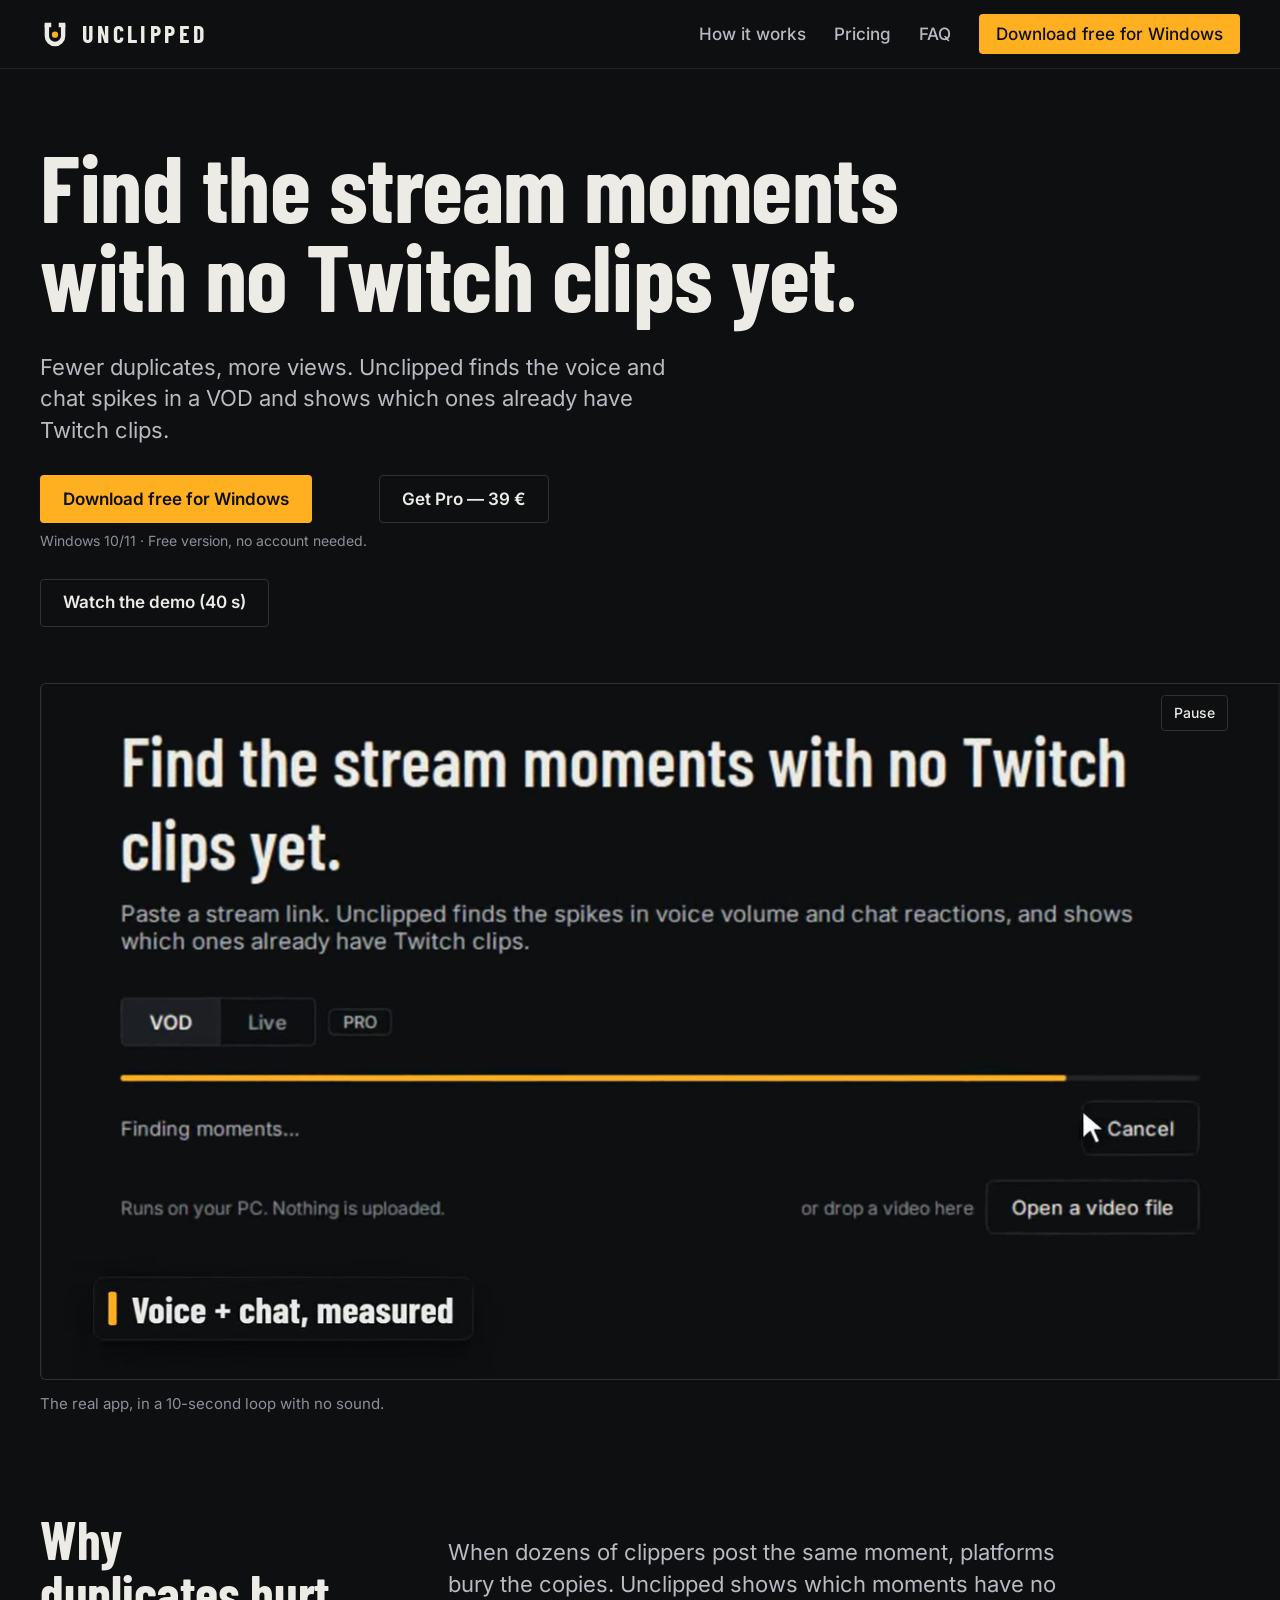
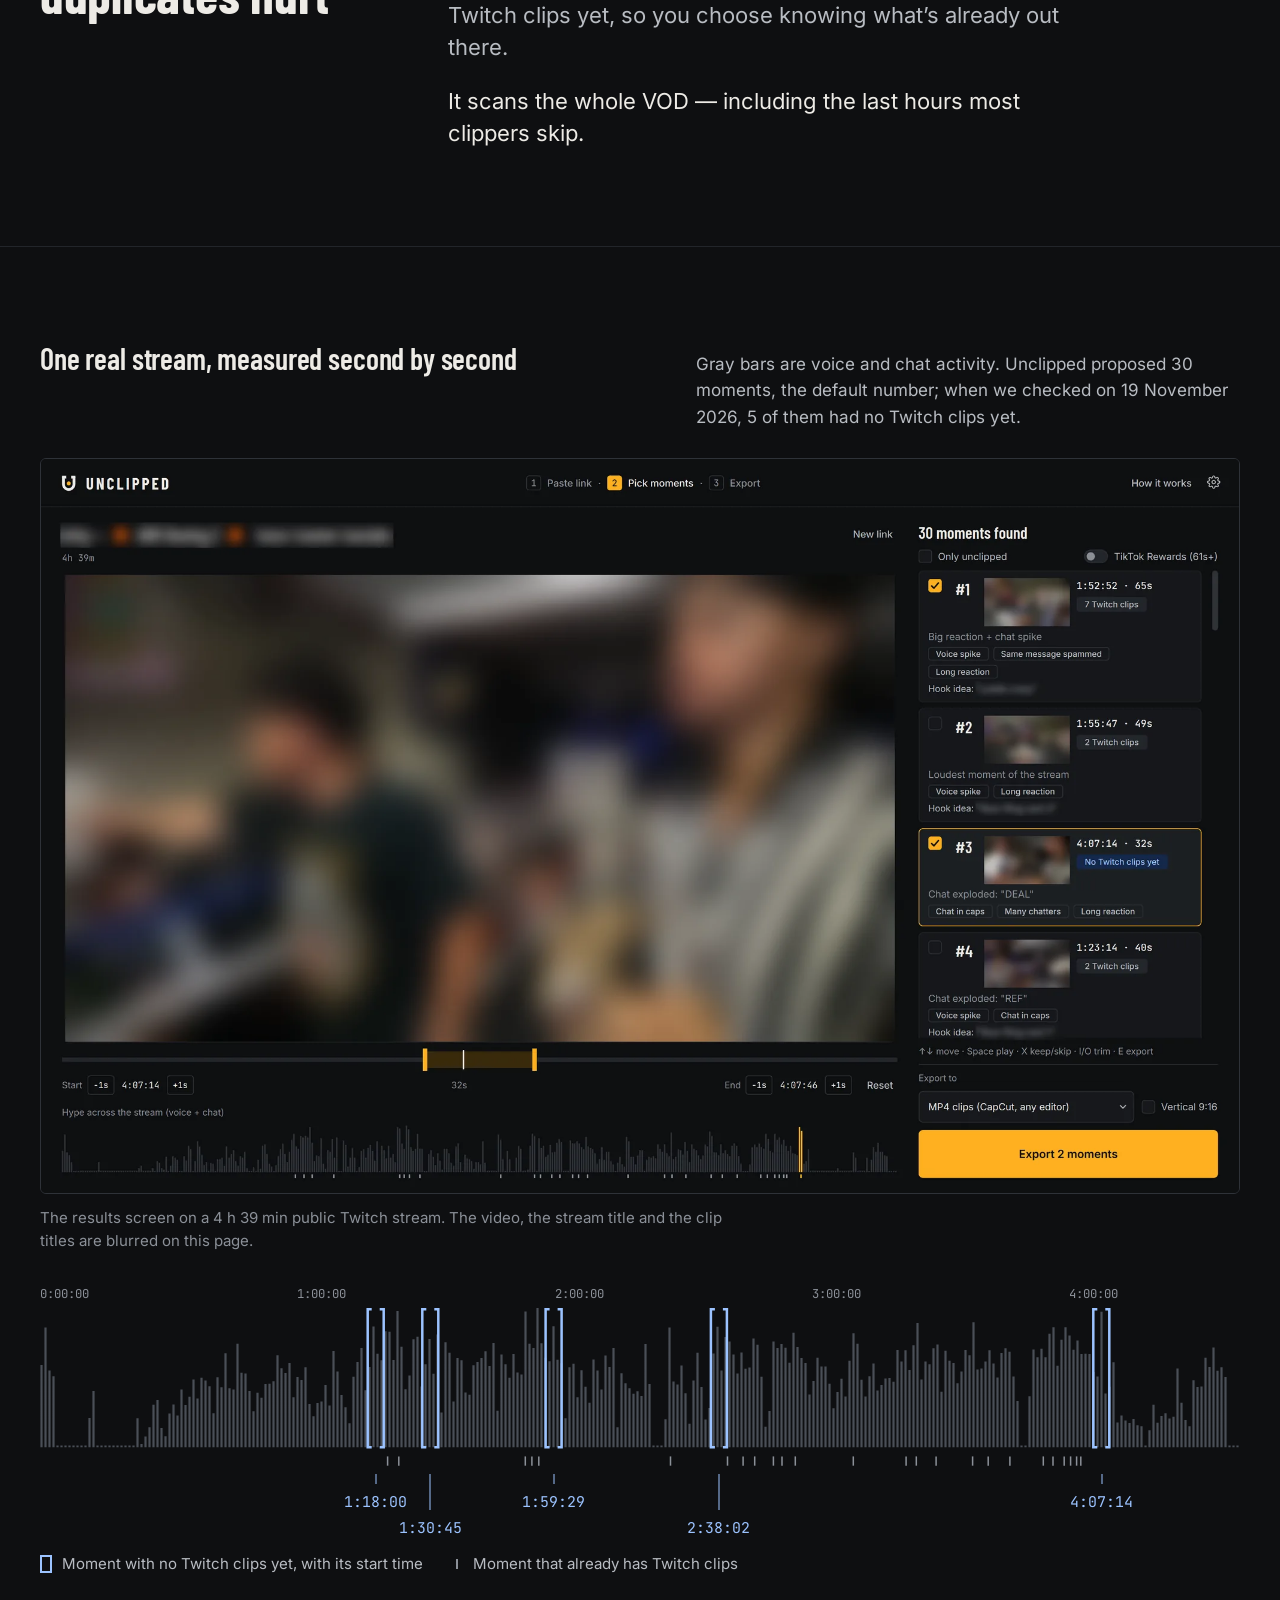
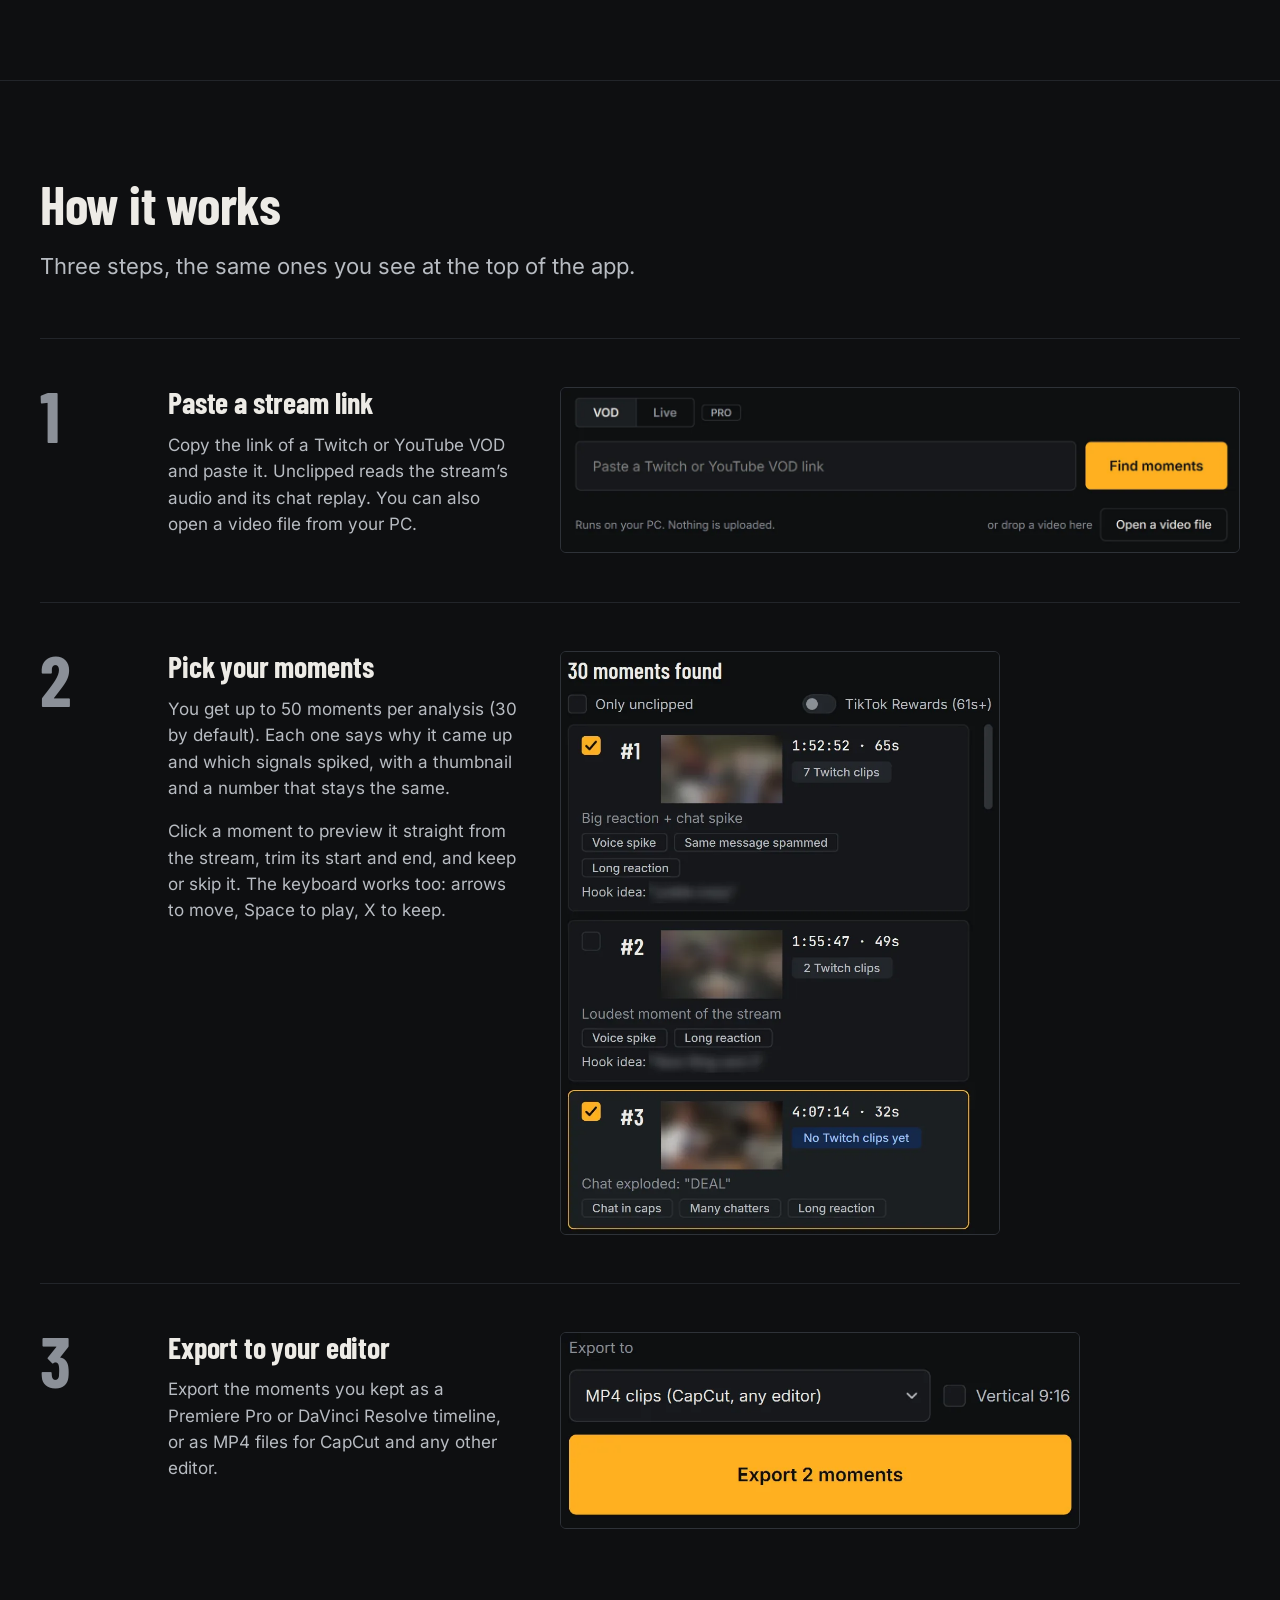
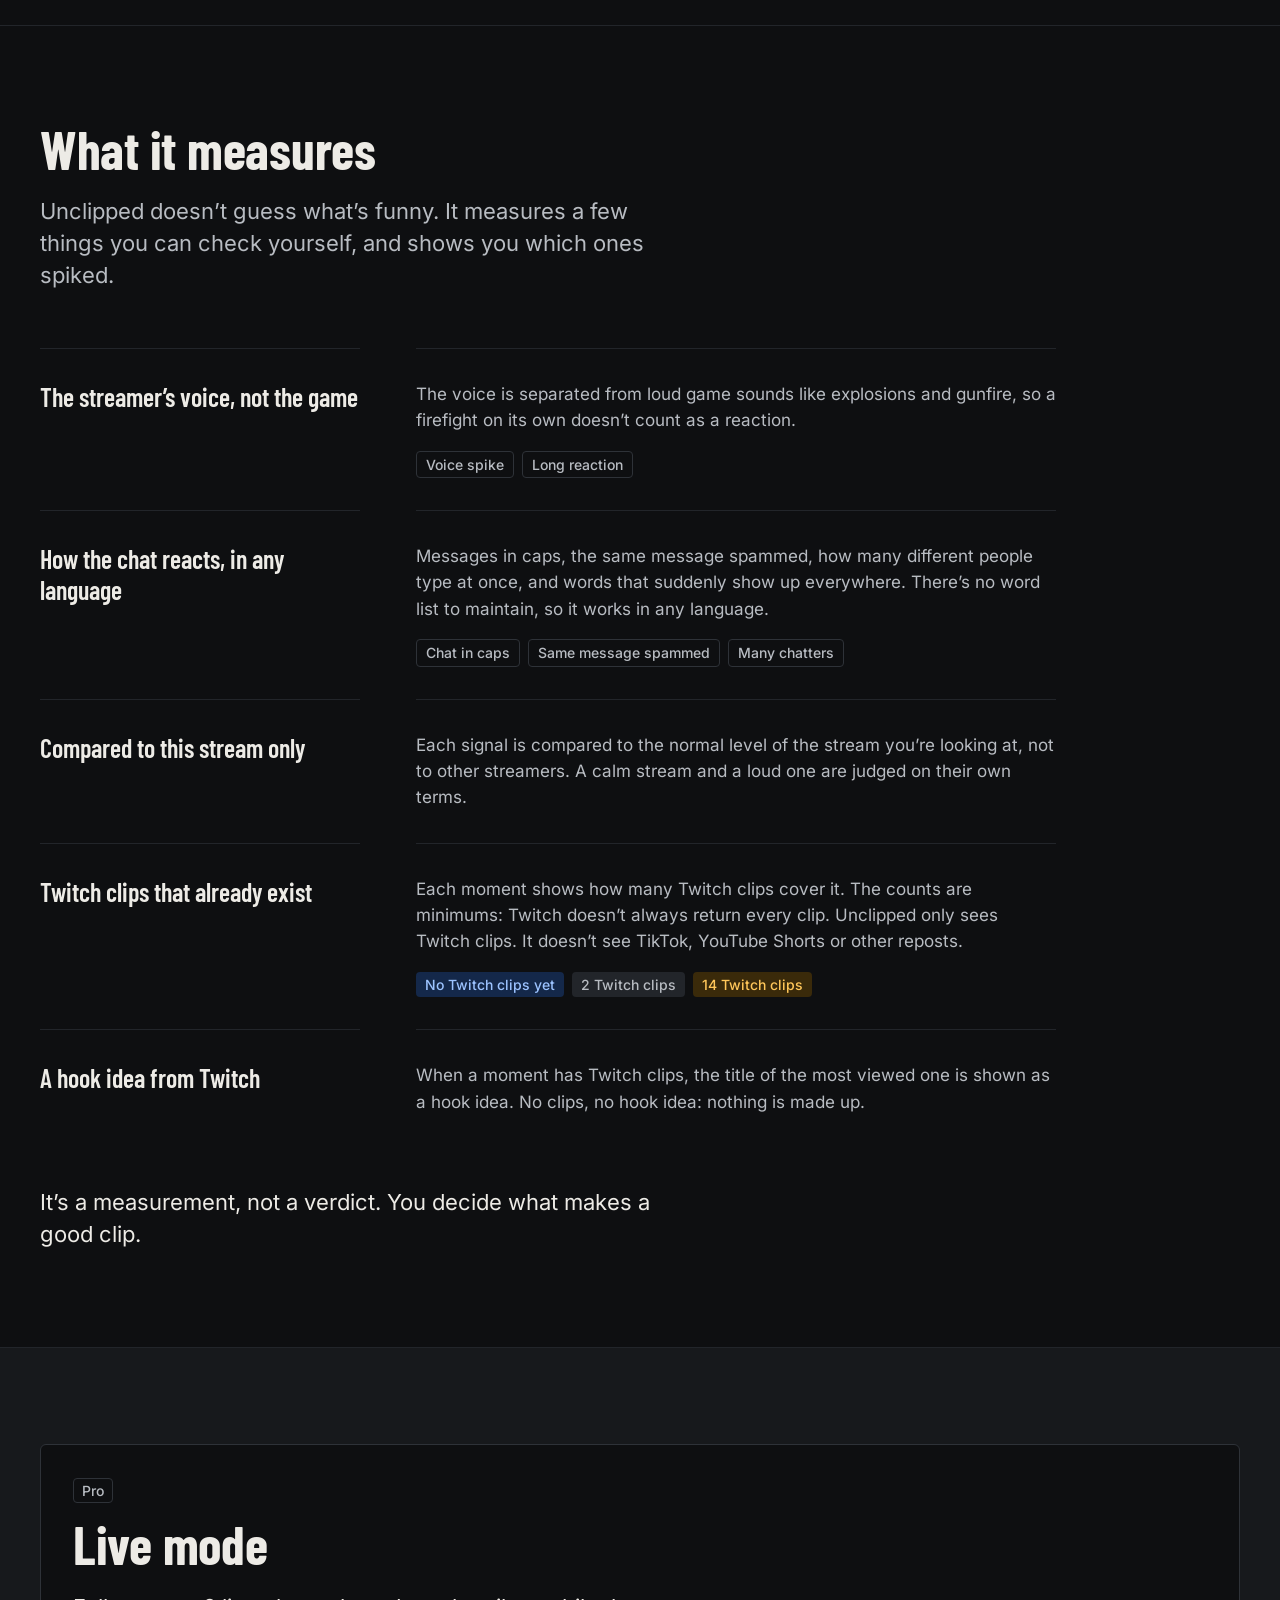
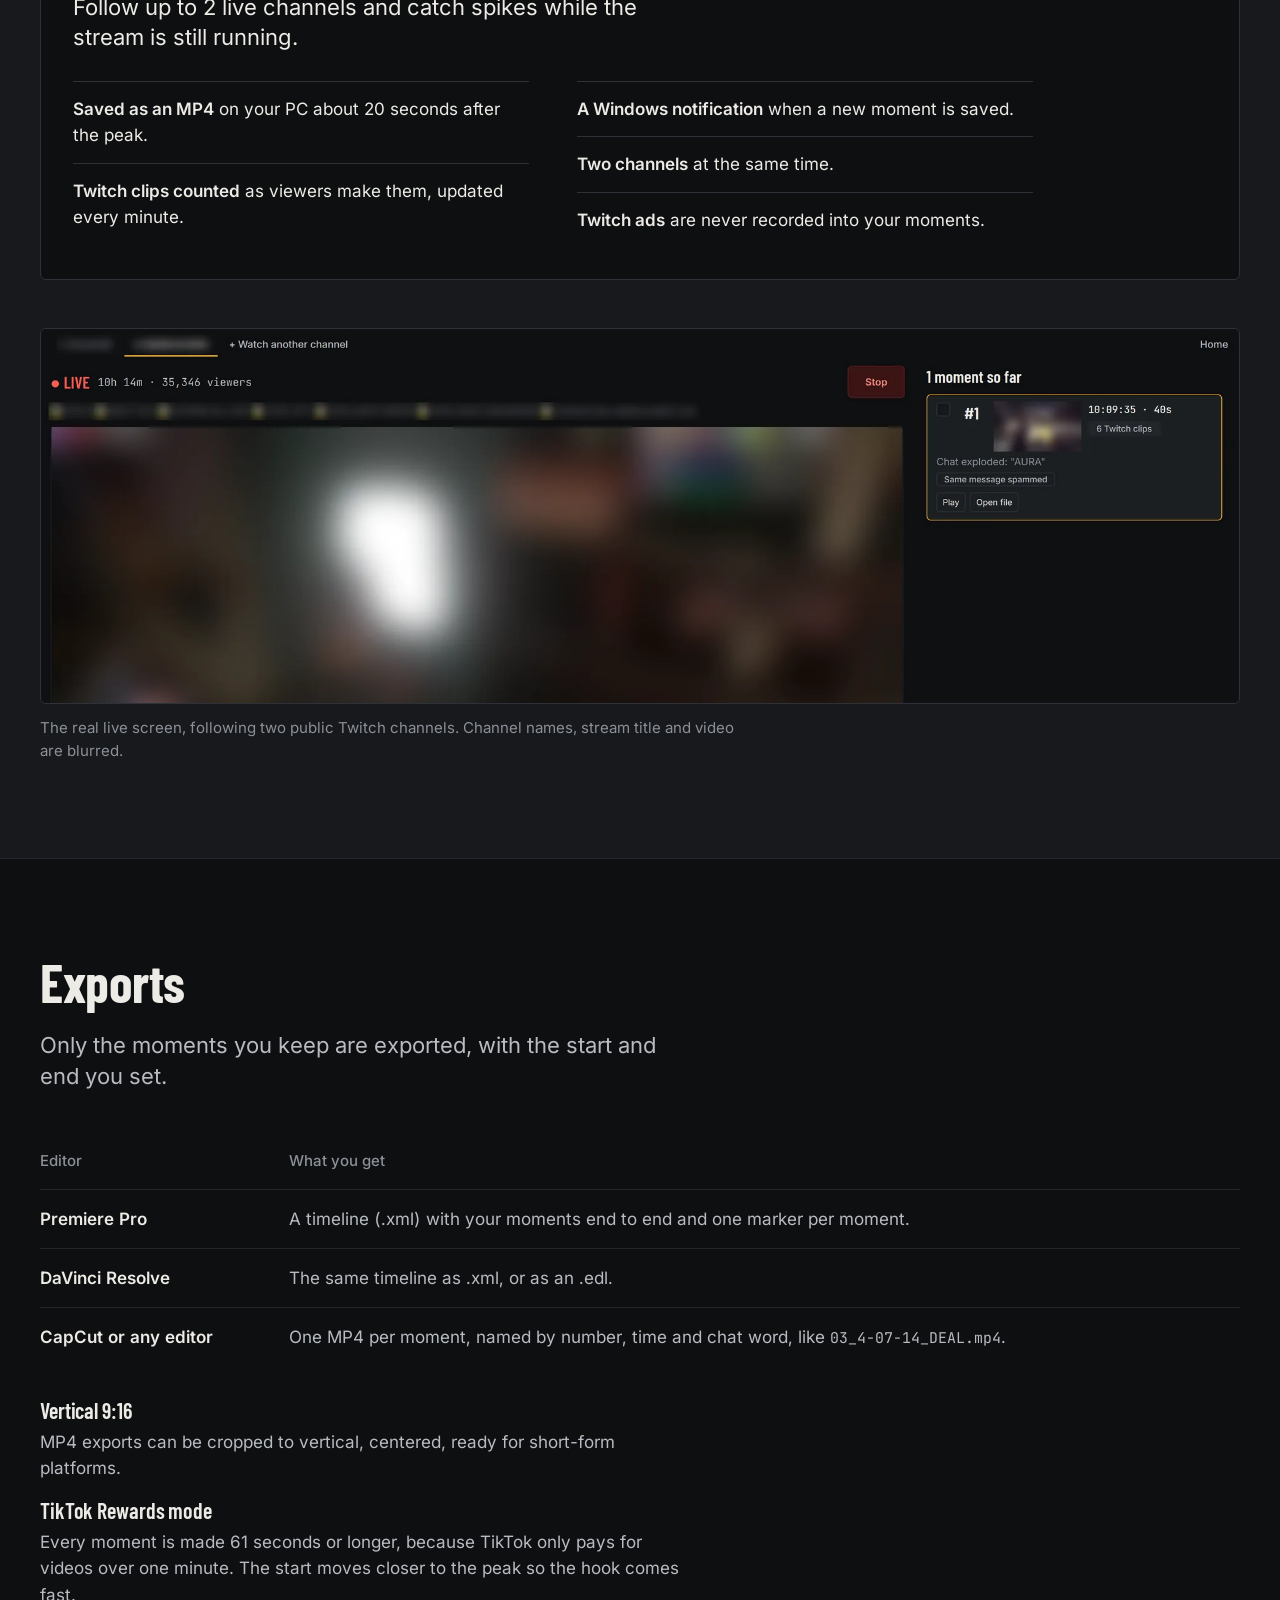
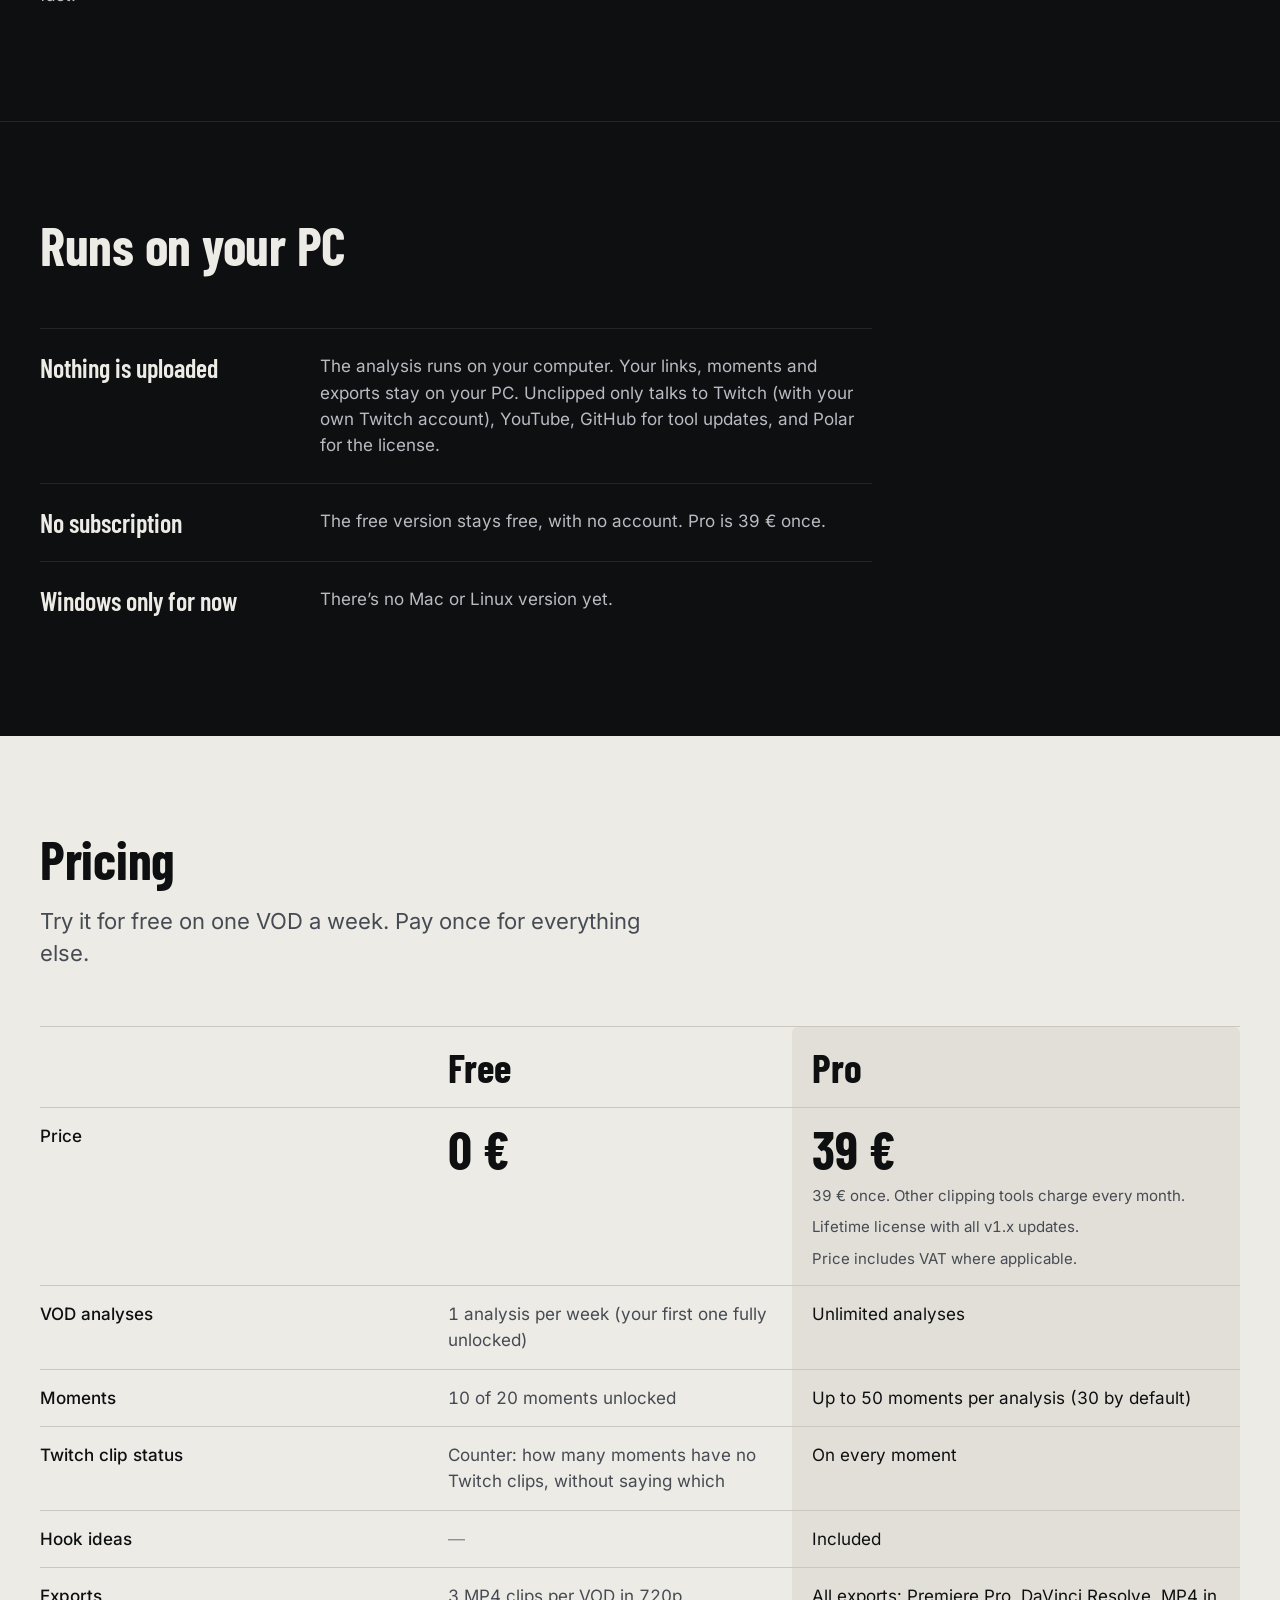
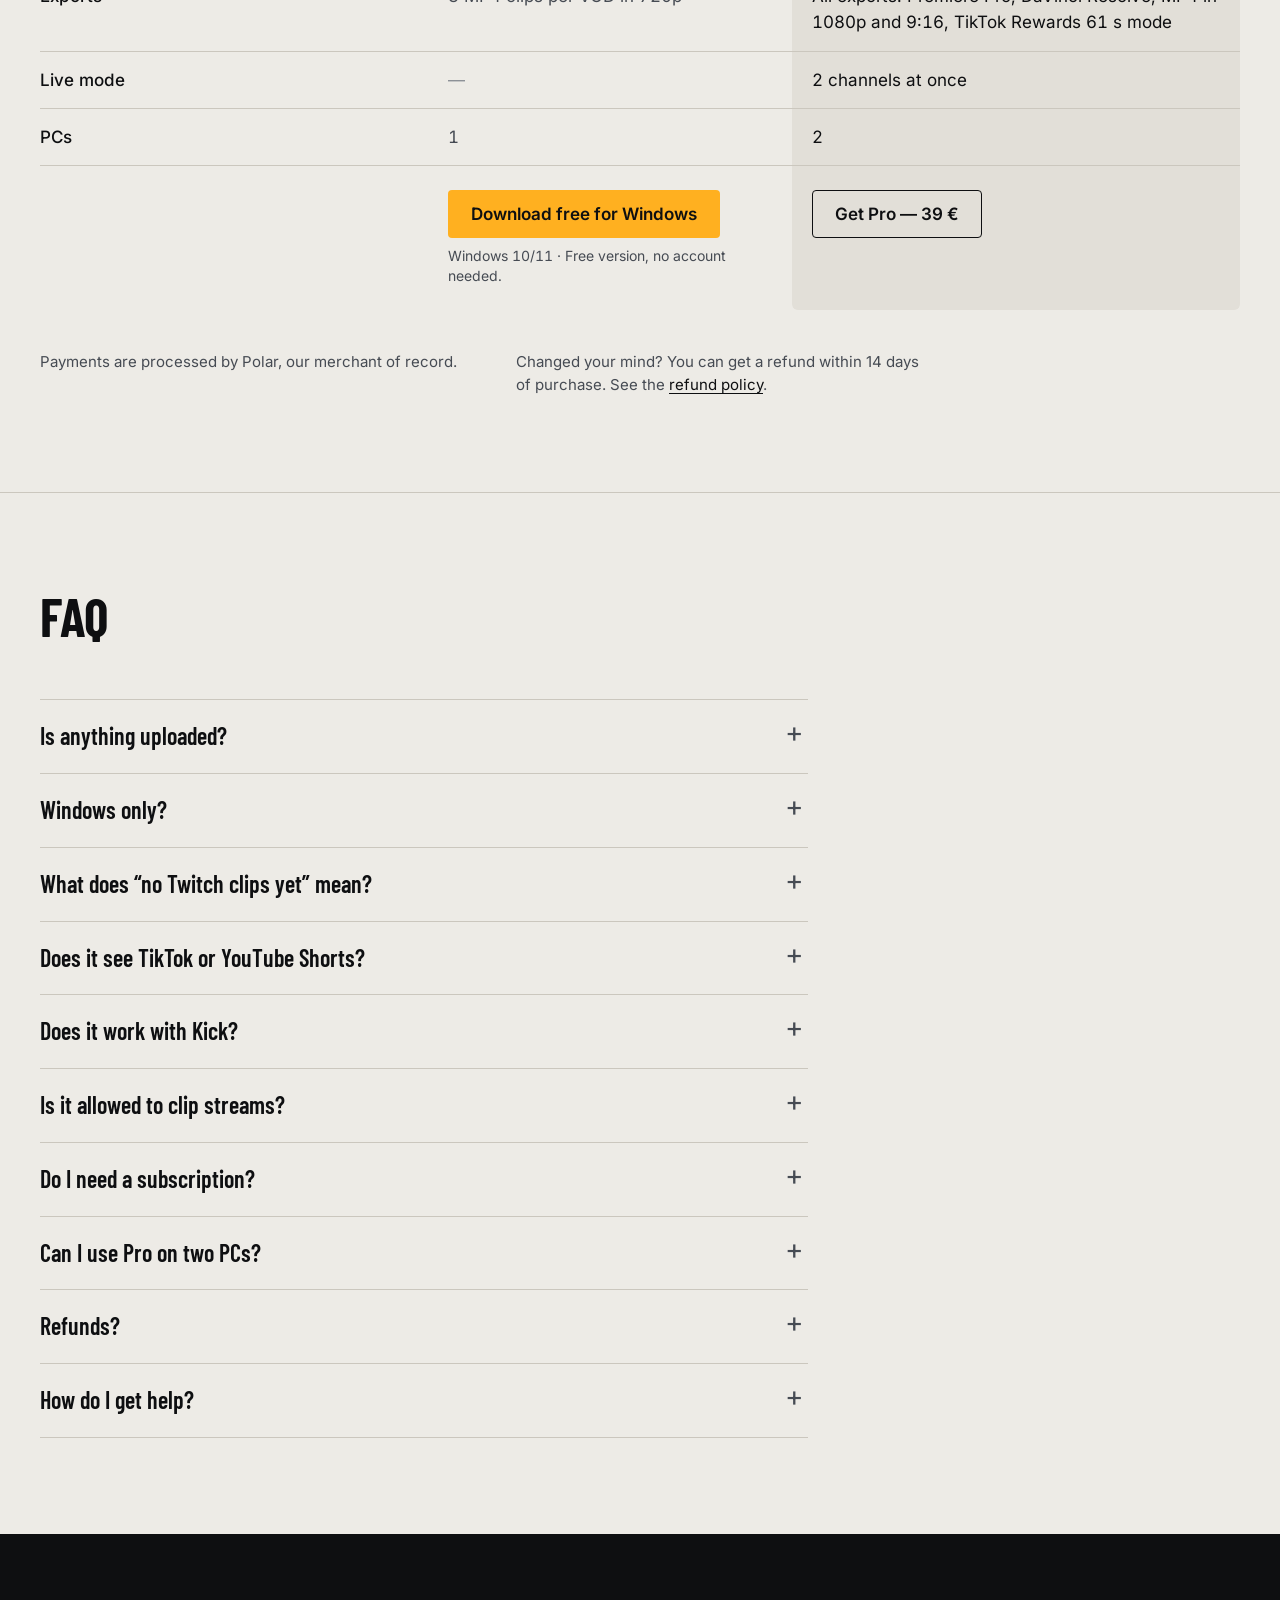
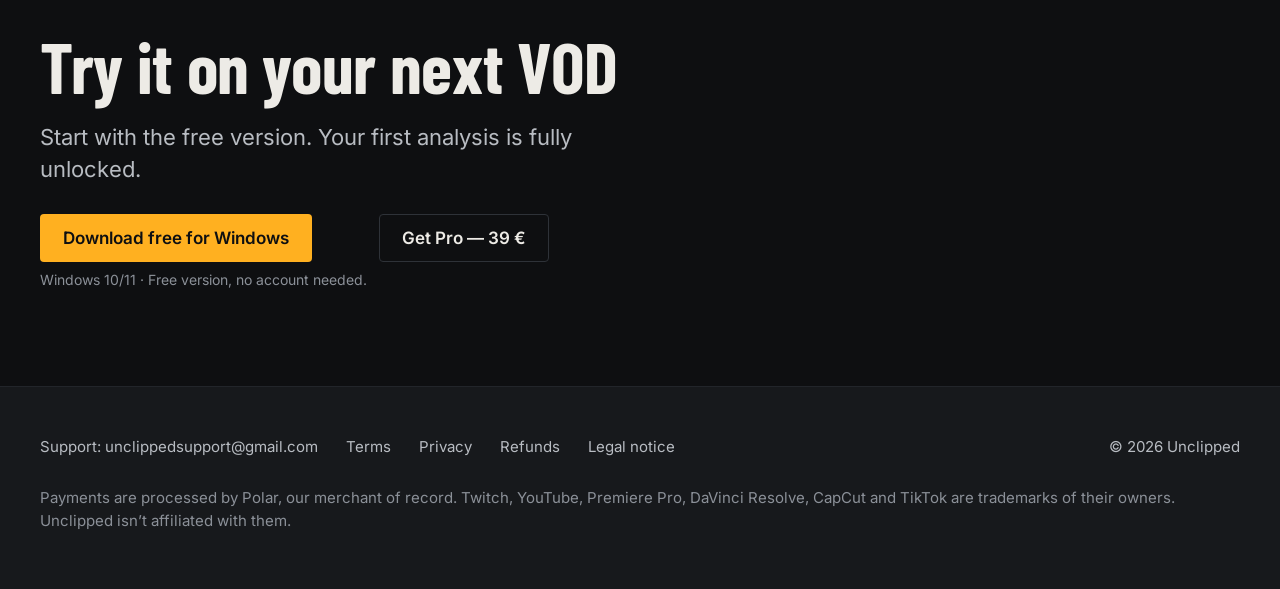
==== commit 977a3e85: "Video hero, 40 s demo, duplicates message, free download and Get Pro buttons, FAQ and SEO update Co-" ====
--- a/index.html
+++ b/index.html
@@ -3,20 +3,23 @@
 <head>
 <meta charset="utf-8">
 <meta name="viewport" content="width=device-width, initial-scale=1">
-<title>Unclipped: find stream moments with no Twitch clips yet</title>
-<meta name="description" content="Windows app for clippers. Paste a Twitch or YouTube VOD link: Unclipped finds the spikes in voice and chat reactions and shows how many Twitch clips already cover each one. Runs on your PC.">
+<title>Unclipped: Twitch clipping tool to find VOD moments with no clips yet</title>
+<meta name="description" content="Twitch clipping tool for Windows. Find the VOD moments with no Twitch clips yet, from Just Chatting to GTA 6 streams, then export them to Premiere Pro, DaVinci Resolve or CapCut. Free version available.">
 <link rel="canonical" href="https://mohamedjennane53-design.github.io/unclipped/">
 <meta name="theme-color" content="#0E0F11">
 <meta property="og:type" content="website">
 <meta property="og:site_name" content="Unclipped">
-<meta property="og:title" content="Unclipped: find stream moments with no Twitch clips yet">
-<meta property="og:description" content="Windows app for clippers. Finds the spikes in voice and chat reactions in a VOD and shows how many Twitch clips already cover each one.">
+<meta property="og:title" content="Unclipped: Twitch clipping tool to find VOD moments with no clips yet">
+<meta property="og:description" content="Twitch clipping tool for Windows. Find the VOD moments with no Twitch clips yet, from Just Chatting to GTA 6 streams, then export them to Premiere Pro, DaVinci Resolve or CapCut. Free version available.">
 <meta property="og:url" content="https://mohamedjennane53-design.github.io/unclipped/">
 <meta property="og:image" content="https://mohamedjennane53-design.github.io/unclipped/assets/img/og.png">
 <meta property="og:image:width" content="1200">
 <meta property="og:image:height" content="630">
-<meta property="og:image:alt" content="The Unclipped results screen, with a moment marked No Twitch clips yet">
+<meta property="og:image:alt" content="The Unclipped home screen: Find the stream moments with no Twitch clips yet.">
 <meta name="twitter:card" content="summary_large_image">
+<meta name="twitter:title" content="Unclipped: Twitch clipping tool to find VOD moments with no clips yet">
+<meta name="twitter:description" content="Twitch clipping tool for Windows. Find the VOD moments with no Twitch clips yet, from Just Chatting to GTA 6 streams, then export them to Premiere Pro, DaVinci Resolve or CapCut. Free version available.">
+<meta name="twitter:image" content="https://mohamedjennane53-design.github.io/unclipped/assets/img/og.png">
 <link rel="icon" href="favicon.ico" sizes="any">
 <link rel="icon" href="favicon.svg" type="image/svg+xml">
 <link rel="apple-touch-icon" href="assets/img/apple-touch-icon.png">
@@ -37,7 +40,7 @@
       <a href="#how-it-works">How it works</a>
       <a href="#pricing">Pricing</a>
       <a href="#faq">FAQ</a>
-      <a class="btn btn-primary" href="#download">Download for Windows</a>
+      <a class="btn btn-primary" href="#download-link">Download free for Windows</a>
     </nav>
     <details class="menu">
       <summary>Menu</summary>
@@ -45,7 +48,7 @@
         <a href="#how-it-works">How it works</a>
         <a href="#pricing">Pricing</a>
         <a href="#faq">FAQ</a>
-        <a href="#download">Download for Windows</a>
+        <a href="#checkout-link">Get Pro — 39 €</a>
       </nav>
     </details>
   </div>
@@ -57,30 +60,53 @@
     <div class="wrap">
       <h1 id="hero-title">Find the stream moments with no Twitch clips yet.</h1>
       <div class="hero-body">
-        <p>Paste a Twitch or YouTube VOD link. Unclipped finds the spikes in the streamer’s voice and in chat reactions, then shows how many Twitch clips already cover each one. You pick the moments and export them to your editor.</p>
+        <p>Fewer duplicates, more views. Unclipped finds the voice and chat spikes in a VOD and shows which ones already have Twitch clips.</p>
         <div class="hero-actions">
-          <a class="btn btn-primary" href="#download">Download for Windows</a>
-          <a class="btn btn-secondary" href="#pricing">Get Pro</a>
-        </div>
-        <p class="hero-note">A Windows app that runs on your PC. Not available for Mac or Linux yet.</p>
-      </div>
-      <figure class="shot hero-shot">
-        <picture>
-          <source media="(max-width: 599px)" srcset="assets/img/step-pick.webp" type="image/webp" width="829" height="1100">
-          <source media="(max-width: 599px)" srcset="assets/img/step-pick.png" type="image/png" width="829" height="1100">
-          <source srcset="assets/img/results.webp" type="image/webp">
-          <img src="assets/img/results.png" width="2000" height="1225" fetchpriority="high"
-               alt="The Unclipped results screen. On the right, a list of 30 moments, the default number; moment #3 at 4:07:14 is selected and marked No Twitch clips yet, the others show 7 and 2 Twitch clips. Each card shows why the moment came up, such as Chat exploded: DEAL, and tags like Chat in caps and Many chatters. On the left, the video preview, a trim bar from 4:07:14 to 4:07:46, and the hype curve of the whole stream.">
-        </picture>
-        <figcaption>The real results screen, on a 4 h 39 min public Twitch stream. The video, the stream title and the clip titles are blurred on this page.</figcaption>
+          <div class="cta-main">
+            <a class="btn btn-primary" href="#download-link">Download free for Windows</a>
+            <p class="cta-note">Windows 10/11 · Free version, no account needed.</p>
+          </div>
+          <a class="btn btn-secondary" href="#checkout-link">Get Pro — 39 €</a>
+        </div>
+        <a class="btn btn-secondary btn-demo" href="assets/video/demo-40s.mp4" data-demo aria-haspopup="dialog">Watch the demo (40 s)</a>
+      </div>
+      <figure class="hero-video">
+        <video class="hero-loop" autoplay muted loop playsinline preload="none" width="1280" height="720"
+               poster="assets/img/hero-poster.jpg"
+               aria-label="10-second loop of the Unclipped app: a VOD link is pasted, moments appear, one is marked No Twitch clips yet, then it is exported.">
+          <source data-src="assets/video/hero-loop.webm" type="video/webm">
+          <source data-src="assets/video/hero-loop.mp4" type="video/mp4">
+        </video>
+        <button class="loop-toggle" type="button" aria-pressed="false" hidden>Pause</button>
+        <figcaption>The real app, in a 10-second loop with no sound.</figcaption>
       </figure>
     </div>
-
+  </section>
+
+  <section class="section why" id="why" aria-labelledby="why-title">
+    <div class="wrap why-grid">
+      <h2 id="why-title">Why duplicates hurt</h2>
+      <div>
+        <p>When dozens of clippers post the same moment, platforms bury the copies. Unclipped shows which moments have no Twitch clips yet, so you choose knowing what’s already out there.</p>
+        <p>It scans the whole VOD — including the last hours most clippers skip.</p>
+      </div>
+    </div>
+  </section>
+
+  <section class="section proof" aria-labelledby="curve-title">
     <div class="wrap">
       <figure class="curve" aria-labelledby="curve-title">
         <div class="curve-head">
-          <h2 id="curve-title">The same stream, measured second by second</h2>
+          <h2 id="curve-title">One real stream, measured second by second</h2>
           <p>Gray bars are voice and chat activity. Unclipped proposed 30 moments, the default number; when we checked on 19 November 2026, 5 of them had no Twitch clips yet.</p>
+        </div>
+        <div class="shot proof-shot">
+          <picture>
+            <source srcset="assets/img/results.webp" type="image/webp">
+            <img src="assets/img/results.png" width="2000" height="1225" loading="lazy" decoding="async"
+                 alt="The Unclipped results screen. On the right, a list of 30 moments, the default number; moment #3 at 4:07:14 is selected and marked No Twitch clips yet, the others show 7 and 2 Twitch clips. Each card shows why the moment came up, such as Chat exploded: DEAL, and tags like Chat in caps and Many chatters. On the left, the video preview, a trim bar from 4:07:14 to 4:07:46, and the hype curve of the whole stream.">
+          </picture>
+          <p class="proof-caption">The results screen on a 4 h 39 min public Twitch stream. The video, the stream title and the clip titles are blurred on this page.</p>
         </div>
         <div class="curve-plot">
 <svg class="curve-svg" viewBox="0 0 1200 138" preserveAspectRatio="none" aria-hidden="true" focusable="false"><path class="curve-bars" d="M1.5 120v-70.9M5.5 120v-103.1M9.5 120v-66.1M13.5 120v-61.1M17.5 120v-1.5M21.5 120v-1.5M25.5 120v-1.5M29.5 120v-1.5M33.5 120v-1.5M37.5 120v-1.5M41.5 120v-1.5M45.5 120v-1.5M49.5 120v-25.2M53.5 120v-48.4M57.5 120v-1.5M61.5 120v-1.5M65.5 120v-1.5M69.5 120v-1.5M73.5 120v-1.5M77.5 120v-1.5M81.5 120v-1.5M85.5 120v-1.5M89.5 120v-1.5M93.5 120v-1.5M97.5 120v-24.9M101.5 120v-2.6M105.5 120v-9.2M109.5 120v-17.1M113.5 120v-36.6M117.5 120v-40.7M121.5 120v-16.4M125.5 120v-9.4M129.5 120v-28.9M133.5 120v-36.8M137.5 120v-27.2M141.5 120v-49.7M145.5 120v-36.3M149.5 120v-43.4M153.5 120v-58.4M157.5 120v-41.9M161.5 120v-59.8M165.5 120v-57.5M169.5 120v-52.6M173.5 120v-29.2M177.5 120v-60.2M181.5 120v-51.7M185.5 120v-80.9M189.5 120v-50.7M193.5 120v-49.7M197.5 120v-89.2M201.5 120v-64.2M205.5 120v-63.5M209.5 120v-48.4M213.5 120v-31.0M217.5 120v-46.9M221.5 120v-42.5M225.5 120v-54.4M229.5 120v-54.6M233.5 120v-56.8M237.5 120v-79.2M241.5 120v-68.1M245.5 120v-63.9M249.5 120v-72.5M253.5 120v-43.1M257.5 120v-60.4M261.5 120v-58.0M265.5 120v-69.0M269.5 120v-37.3M273.5 120v-26.7M277.5 120v-38.0M281.5 120v-39.4M285.5 120v-53.6M289.5 120v-35.8M293.5 120v-83.0M297.5 120v-65.3M301.5 120v-45.0M305.5 120v-34.4M309.5 120v-20.6M313.5 120v-60.8M317.5 120v-73.4M321.5 120v-85.5M325.5 120v-49.0M329.5 120v-69.1M333.5 120v-104.0M337.5 120v-80.6M341.5 120v-75.0M345.5 120v-99.9M349.5 120v-99.5M353.5 120v-75.1M357.5 120v-117.5M361.5 120v-86.5M365.5 120v-50.0M369.5 120v-61.7M373.5 120v-93.1M377.5 120v-95.3M381.5 120v-52.4M385.5 120v-71.4M389.5 120v-93.3M393.5 120v-63.3M397.5 120v-97.2M401.5 120v-29.8M405.5 120v-90.5M409.5 120v-81.5M413.5 120v-39.4M417.5 120v-76.9M421.5 120v-75.0M425.5 120v-47.1M429.5 120v-45.1M433.5 120v-70.7M437.5 120v-73.5M441.5 120v-76.9M445.5 120v-82.7M449.5 120v-69.9M453.5 120v-89.8M457.5 120v-31.4M461.5 120v-79.9M465.5 120v-71.5M469.5 120v-59.8M473.5 120v-80.3M477.5 120v-64.3M481.5 120v-62.7M485.5 120v-117.0M489.5 120v-89.2M493.5 120v-85.4M497.5 120v-120.0M501.5 120v-89.6M505.5 120v-77.0M509.5 120v-74.1M513.5 120v-104.2M517.5 120v-75.3M521.5 120v-72.3M525.5 120v-25.0M529.5 120v-69.0M533.5 120v-72.0M537.5 120v-43.0M541.5 120v-66.4M545.5 120v-52.1M549.5 120v-38.2M553.5 120v-75.5M557.5 120v-66.1M561.5 120v-49.6M565.5 120v-79.0M569.5 120v-69.1M573.5 120v-85.4M577.5 120v-17.1M581.5 120v-63.8M585.5 120v-55.1M589.5 120v-50.7M593.5 120v-46.0M597.5 120v-48.3M601.5 120v-44.2M605.5 120v-88.9M609.5 120v-54.5M613.5 120v-1.5M617.5 120v-1.5M621.5 120v-1.5M625.5 120v-24.0M629.5 120v-103.1M633.5 120v-56.7M637.5 120v-54.1M641.5 120v-70.3M645.5 120v-46.4M649.5 120v-20.1M653.5 120v-57.4M657.5 120v-81.3M661.5 120v-51.8M665.5 120v-23.9M669.5 120v-33.7M673.5 120v-80.8M677.5 120v-103.9M681.5 120v-66.0M685.5 120v-95.0M689.5 120v-91.1M693.5 120v-80.0M697.5 120v-63.6M701.5 120v-81.7M705.5 120v-67.6M709.5 120v-68.7M713.5 120v-93.8M717.5 120v-88.3M721.5 120v-60.8M725.5 120v-17.5M729.5 120v-31.1M733.5 120v-91.2M737.5 120v-85.5M741.5 120v-88.9M745.5 120v-85.7M749.5 120v-72.8M753.5 120v-98.6M757.5 120v-86.3M761.5 120v-76.8M765.5 120v-72.5M769.5 120v-45.3M773.5 120v-57.0M777.5 120v-77.0M781.5 120v-69.5M785.5 120v-69.6M789.5 120v-54.7M793.5 120v-33.5M797.5 120v-47.5M801.5 120v-58.9M805.5 120v-43.6M809.5 120v-74.5M813.5 120v-98.3M817.5 120v-89.2M821.5 120v-58.2M825.5 120v-43.7M829.5 120v-61.1M833.5 120v-72.2M837.5 120v-48.9M841.5 120v-53.5M845.5 120v-59.3M849.5 120v-59.6M853.5 120v-56.3M857.5 120v-83.8M861.5 120v-73.9M865.5 120v-83.5M869.5 120v-66.6M873.5 120v-87.9M877.5 120v-107.0M881.5 120v-58.3M885.5 120v-73.9M889.5 120v-71.4M893.5 120v-85.2M897.5 120v-88.6M901.5 120v-47.8M905.5 120v-83.1M909.5 120v-74.4M913.5 120v-72.5M917.5 120v-55.0M921.5 120v-65.2M925.5 120v-83.8M929.5 120v-79.2M933.5 120v-107.7M937.5 120v-67.0M941.5 120v-67.9M945.5 120v-73.8M949.5 120v-83.6M953.5 120v-72.2M957.5 120v-60.0M961.5 120v-81.1M965.5 120v-85.3M969.5 120v-82.2M973.5 120v-60.9M977.5 120v-39.8M981.5 120v-1.5M985.5 120v-1.5M989.5 120v-43.8M993.5 120v-84.1M997.5 120v-77.5M1001.5 120v-84.9M1005.5 120v-77.5M1009.5 120v-97.7M1013.5 120v-103.3M1017.5 120v-70.1M1021.5 120v-92.6M1025.5 120v-103.3M1029.5 120v-96.3M1033.5 120v-84.0M1037.5 120v-91.9M1041.5 120v-80.3M1045.5 120v-80.6M1049.5 120v-80.3M1053.5 120v-64.7M1057.5 120v-61.0M1061.5 120v-116.7M1065.5 120v-46.3M1069.5 120v-52.0M1073.5 120v-73.3M1077.5 120v-21.3M1081.5 120v-27.3M1085.5 120v-23.0M1089.5 120v-20.8M1093.5 120v-24.2M1097.5 120v-18.8M1101.5 120v-18.1M1105.5 120v-1.5M1109.5 120v-14.5M1113.5 120v-36.6M1117.5 120v-21.0M1121.5 120v-26.8M1125.5 120v-29.3M1129.5 120v-24.8M1133.5 120v-26.1M1137.5 120v-67.9M1141.5 120v-38.2M1145.5 120v-23.4M1149.5 120v-18.1M1153.5 120v-57.6M1157.5 120v-51.8M1161.5 120v-52.4M1165.5 120v-77.1M1169.5 120v-69.1M1173.5 120v-85.9M1177.5 120v-65.9M1181.5 120v-69.0M1185.5 120v-60.4M1189.5 120v-1.5M1193.5 120v-1.5M1197.5 120v-1.5"/><g class="curve-ticks"><path d="M485.3 128v8"/><path d="M498.8 128v8"/><path d="M358.8 128v8"/><path d="M1013.0 128v8"/><path d="M876.3 128v8"/><path d="M347.6 128v8"/><path d="M1024.2 128v8"/><path d="M932.6 128v8"/><path d="M714.7 128v8"/><path d="M1030.6 128v8"/><path d="M755.3 128v8"/><path d="M687.5 128v8"/><path d="M896.1 128v8"/><path d="M630.5 128v8"/><path d="M742.0 128v8"/><path d="M733.4 128v8"/><path d="M813.3 128v8"/><path d="M1036.6 128v8"/><path d="M866.1 128v8"/><path d="M1003.3 128v8"/><path d="M969.9 128v8"/><path d="M491.9 128v8"/><path d="M948.2 128v8"/><path d="M703.1 128v8"/><path d="M1040.8 128v8"/></g><g class="curve-marks"><path d="M331.7 1h-4v119h4M339.7 1h4v119h-4"/><path d="M386.3 1h-4v119h4M394.3 1h4v119h-4"/><path d="M509.6 1h-4v119h4M517.6 1h4v119h-4"/><path d="M674.9 1h-4v119h4M682.9 1h4v119h-4"/><path d="M1057.3 1h-4v119h4M1065.3 1h4v119h-4"/></g></svg>
@@ -186,9 +212,10 @@
 
   <section class="section live" id="live-mode" aria-labelledby="live-title">
     <div class="wrap live-grid">
-      <div>
+      <div class="live-card">
+        <p class="pro-badge">Pro</p>
         <h2 id="live-title">Live mode</h2>
-        <p>Follow a Twitch channel while it’s live. Unclipped watches the same voice and chat signals and saves each spike as you go.</p>
+        <p class="live-lead">Follow up to 2 live channels and catch spikes while the stream is still running.</p>
         <ul class="facts">
           <li><strong>Saved as an MP4</strong> on your PC about 20 seconds after the peak.</li>
           <li><strong>Twitch clips counted</strong> as viewers make them, updated every minute.</li>
@@ -196,7 +223,6 @@
           <li><strong>Two channels</strong> at the same time.</li>
           <li><strong>Twitch ads</strong> are never recorded into your moments.</li>
         </ul>
-        <p class="pro-note">Live mode is part of Pro.</p>
       </div>
       <figure class="shot">
         <picture>
@@ -240,8 +266,8 @@
         <h2 id="local-title">Runs on your PC</h2>
       </div>
       <ul class="local-list">
-        <li><strong>Nothing is uploaded</strong><span>The analysis runs on your computer. Your links, moments and exports stay on your PC. Unclipped only talks to Twitch (with your own Twitch account), YouTube, GitHub for tool updates, and the license service.</span></li>
-        <li><strong>No subscription</strong><span>The free version stays free. Pro is a one-time payment.</span></li>
+        <li><strong>Nothing is uploaded</strong><span>The analysis runs on your computer. Your links, moments and exports stay on your PC. Unclipped only talks to Twitch (with your own Twitch account), YouTube, GitHub for tool updates, and Polar for the license.</span></li>
+        <li><strong>No subscription</strong><span>The free version stays free, with no account. Pro is 39 € once.</span></li>
         <li><strong>Windows only for now</strong><span>There’s no Mac or Linux version yet.</span></li>
       </ul>
     </div>
@@ -255,25 +281,23 @@
           <p>Try it for free on one VOD a week. Pay once for everything else.</p>
         </div>
         <div class="table-scroll">
-          <!-- PRICES: the only place where prices are written on the site. -->
+          <!-- PRICES: Pro is 39 €. Also written in the "Get Pro — 39 €" buttons. -->
           <table class="pricing-table">
             <thead>
               <tr><th scope="col"><span class="sr-only">Feature</span></th><th scope="col">Free</th><th scope="col" class="col-pro">Pro</th></tr>
             </thead>
             <tbody>
-              <tr><th scope="row">Price</th><td><span class="price">0 €</span></td><td class="col-pro"><span class="price">39 €</span><span class="price-was">One-time payment, for life, with all v1.x updates. One license works on 2 PCs.</span><span class="price-was">Price includes VAT where applicable.</span></td></tr>
-              <tr><th scope="row">VOD analyses</th><td>1 per week. Your first analysis is complete, with everything unlocked.</td><td class="col-pro">Unlimited</td></tr>
+              <tr><th scope="row">Price</th><td><span class="price">0 €</span></td><td class="col-pro"><span class="price">39 €</span><span class="price-was">39 € once. Other clipping tools charge every month.</span><span class="price-was">Lifetime license with all v1.x updates.</span><span class="price-was">Price includes VAT where applicable.</span></td></tr>
+              <tr><th scope="row">VOD analyses</th><td>1 analysis per week (your first one fully unlocked)</td><td class="col-pro">Unlimited analyses</td></tr>
               <tr><th scope="row">Moments</th><td>10 of 20 moments unlocked</td><td class="col-pro">Up to 50 moments per analysis (30 by default)</td></tr>
-              <tr><th scope="row">Twitch clips per moment</th><td>How many moments have no Twitch clips, without saying which</td><td class="col-pro">Status on every moment</td></tr>
+              <tr><th scope="row">Twitch clip status</th><td>Counter: how many moments have no Twitch clips, without saying which</td><td class="col-pro">On every moment</td></tr>
               <tr><th scope="row">Hook ideas</th><td><span class="no" aria-hidden="true">—</span><span class="sr-only">Not included</span></td><td class="col-pro">Included</td></tr>
-              <tr><th scope="row">MP4 export</th><td>3 clips per VOD, 720p</td><td class="col-pro">Unlimited, 1080p</td></tr>
-              <tr><th scope="row">Premiere Pro and DaVinci Resolve</th><td><span class="no" aria-hidden="true">—</span><span class="sr-only">Not included</span></td><td class="col-pro">Included, 1080p</td></tr>
-              <tr><th scope="row">Vertical 9:16</th><td><span class="no" aria-hidden="true">—</span><span class="sr-only">Not included</span></td><td class="col-pro">Included</td></tr>
-              <tr><th scope="row">TikTok Rewards mode (61 s+)</th><td><span class="no" aria-hidden="true">—</span><span class="sr-only">Not included</span></td><td class="col-pro">Included</td></tr>
-              <tr><th scope="row">Live mode</th><td><span class="no" aria-hidden="true">—</span><span class="sr-only">Not included</span></td><td class="col-pro">Included</td></tr>
+              <tr><th scope="row">Exports</th><td>3 MP4 clips per VOD in 720p</td><td class="col-pro">All exports: Premiere Pro, DaVinci Resolve, MP4 in 1080p and 9:16, TikTok Rewards 61 s mode</td></tr>
+              <tr><th scope="row">Live mode</th><td><span class="no" aria-hidden="true">—</span><span class="sr-only">Not included</span></td><td class="col-pro">2 channels at once</td></tr>
+              <tr><th scope="row">PCs</th><td>1</td><td class="col-pro">2</td></tr>
             </tbody>
             <tfoot>
-              <tr><th scope="row"><span class="sr-only">Get it</span></th><td><a class="btn btn-secondary" href="#download">Download for Windows</a></td><td class="col-pro"><span class="btn btn-unavailable">Available at launch</span></td></tr>
+              <tr><th scope="row"><span class="sr-only">Get it</span></th><td><a class="btn btn-primary" href="#download-link">Download free for Windows</a><p class="cta-note">Windows 10/11 · Free version, no account needed.</p></td><td class="col-pro"><a class="btn btn-secondary" href="#checkout-link">Get Pro — 39 €</a></td></tr>
             </tfoot>
           </table>
         </div>
@@ -291,23 +315,39 @@
         </div>
         <div class="faq">
           <details>
+            <summary>Is anything uploaded?</summary>
+            <div><p>No. The analysis runs on your PC, and your links, moments and exports stay there. The app only connects to Twitch, YouTube, GitHub and Polar, as explained in the <a href="privacy.html">privacy policy</a>.</p></div>
+          </details>
+          <details>
+            <summary>Windows only?</summary>
+            <div><p>Yes, for now. There’s no Mac or Linux version yet.</p></div>
+          </details>
+          <details>
+            <summary>What does “no Twitch clips yet” mean?</summary>
+            <div><p>When you analyze a VOD, Unclipped checks the clips that already exist on Twitch for it. A moment marked No Twitch clips yet had none at that time. Only Twitch clips are counted, and the counts are minimums.</p></div>
+          </details>
+          <details>
+            <summary>Does it see TikTok or YouTube Shorts?</summary>
+            <div><p>No. Unclipped only sees clips made on Twitch. Reposts on TikTok, YouTube Shorts or anywhere else aren’t counted.</p></div>
+          </details>
+          <details>
+            <summary>Does it work with Kick?</summary>
+            <div><p>Not yet. Unclipped works with Twitch and YouTube VODs, and with video files on your PC.</p></div>
+          </details>
+          <details>
             <summary>Is it allowed to clip streams?</summary>
             <div><p>Use Unclipped on your own streams, or on streams you have permission to clip, like an authorized clipping campaign. Follow the rules of Twitch, YouTube and the platforms you post on.</p></div>
           </details>
           <details>
-            <summary>Does it see TikTok or YouTube Shorts?</summary>
-            <div><p>No. Unclipped only sees clips made on Twitch. Reposts on TikTok, YouTube Shorts or anywhere else aren’t counted, and the Twitch counts are minimums.</p></div>
-          </details>
-          <details>
-            <summary>Is there a Mac or Linux version?</summary>
-            <div><p>Not yet. Unclipped runs on Windows only for now.</p></div>
-          </details>
-          <details>
             <summary>Do I need a subscription?</summary>
-            <div><p>No. Pro is a one-time payment.</p></div>
-          </details>
-          <details>
-            <summary>How do refunds work?</summary>
+            <div><p>No. Pro is a one-time payment, and the free version needs no account.</p></div>
+          </details>
+          <details>
+            <summary>Can I use Pro on two PCs?</summary>
+            <div><p>Yes. One Pro license works on 2 PCs at the same time. To move it to another PC, deactivate it on one of the two in the app’s settings.</p></div>
+          </details>
+          <details>
+            <summary>Refunds?</summary>
             <div><p>Email us within 14 days of your purchase and you get a full refund through Polar. Details are in the <a href="refund.html">refund policy</a>.</p></div>
           </details>
           <details>
@@ -319,11 +359,28 @@
     </section>
   </div>
 
+  <!-- RESULTS: activate once there are real results (no invented testimonials, views or logos).
+  <section class="section" id="results" aria-labelledby="results-title">
+    <div class="wrap">
+      <div class="section-head">
+        <h2 id="results-title">Results</h2>
+        <p>Real results from clippers, with their permission.</p>
+      </div>
+    </div>
+  </section>
+  -->
+
   <section class="section download" id="download" aria-labelledby="download-title">
     <div class="wrap">
-      <h2 id="download-title">Coming soon for Windows</h2>
-      <p>Unclipped isn’t available to download yet. Send us an email and we’ll write back on launch day.</p>
-      <a class="btn btn-primary" href="mailto:unclippedsupport@gmail.com?subject=Tell%20me%20when%20Unclipped%20launches">Email me at launch</a>
+      <h2 id="download-title">Try it on your next VOD</h2>
+      <p>Start with the free version. Your first analysis is fully unlocked.</p>
+      <div class="hero-actions">
+        <div class="cta-main">
+          <a class="btn btn-primary" href="#download-link">Download free for Windows</a>
+          <p class="cta-note">Windows 10/11 · Free version, no account needed.</p>
+        </div>
+        <a class="btn btn-secondary" href="#checkout-link">Get Pro — 39 €</a>
+      </div>
     </div>
   </section>
 
@@ -342,5 +399,16 @@
     <p class="footer-small">Payments are processed by Polar, our merchant of record. Twitch, YouTube, Premiere Pro, DaVinci Resolve, CapCut and TikTok are trademarks of their owners. Unclipped isn’t affiliated with them.</p>
   </div>
 </footer>
+
+<div class="sticky-cta">
+  <a class="btn btn-primary" href="#download-link">Download free for Windows</a>
+</div>
+
+<dialog class="demo-dialog" id="demo-dialog" aria-label="Unclipped demo, 40 seconds">
+  <button class="dialog-close" type="button" aria-label="Close the demo">×</button>
+  <video controls playsinline preload="none" width="1280" height="720" poster="assets/img/demo-poster.jpg" data-src="assets/video/demo-40s.mp4"></video>
+</dialog>
+
+<script src="assets/site.js" defer></script>
 </body>
 </html>
--- a/assets/style.css
+++ b/assets/style.css
@@ -158,7 +158,7 @@
 }
 
 /* ---------- The hype curve: the one bold thing ---------- */
-.curve { margin: 72px 0 0; padding: 40px 0 8px; border-top: 1px solid var(--line); }
+.curve { margin: 0; padding: 0 0 8px; }
 .curve-head { display: grid; grid-template-columns: minmax(0, 1fr) auto; gap: 8px 32px; align-items: baseline; margin-bottom: 28px; }
 .curve-head h2 { font-size: var(--t-2); font-weight: 600; }
 .curve-head p { color: var(--muted); margin: 0; max-width: 34rem; }
@@ -316,7 +316,7 @@
 /* ---------- Download ---------- */
 .download h2 { font-size: var(--t-5); margin-bottom: 20px; }
 .download p { color: var(--muted); max-width: 36rem; font-size: var(--t-1); line-height: 1.45; }
-.download .btn { margin-top: 12px; }
+.download .hero-actions { margin-top: 28px; }
 @media (max-width: 767px) { .download h2 { font-size: var(--t-4); } .download p { font-size: var(--t-0); } }
 
 /* ---------- Footer ---------- */
@@ -344,3 +344,67 @@
 .notfound { min-height: 60vh; display: flex; align-items: center; }
 .notfound h1 { font-size: var(--t-5); margin-bottom: 16px; }
 .notfound p { color: var(--muted); font-size: var(--t-1); }
+
+/* ---------- v2: CTAs, hero video, demo dialog, why, live card, sticky bar ---------- */
+.cta-main { display: grid; gap: 8px; justify-items: start; }
+.cta-note, .hero-body .cta-note, .download .cta-note { color: var(--dim); font-size: 0.875rem; line-height: 1.4; margin: 0; }
+.paper .cta-note { color: var(--paper-muted); margin-top: 8px; }
+.hero-actions { align-items: flex-start; }
+.btn-demo { justify-self: start; }
+@media (max-width: 599px) {
+  .hero-actions .cta-main { flex: 1 1 100%; justify-items: stretch; }
+  .btn-demo { justify-self: stretch; }
+}
+
+.hero-video { position: relative; margin: 0 calc(-1 * var(--gutter)) 0 0; }
+.hero-loop { display: block; width: 100%; height: auto; aspect-ratio: 16 / 9; background: var(--panel); border: 1px solid var(--line-strong); border-radius: 6px; }
+.hero-video figcaption { color: var(--dim); font-size: 0.9375rem; margin-top: 12px; }
+.loop-toggle {
+  position: absolute; right: 12px; top: 12px; min-height: 36px; padding: 0 12px;
+  font: 500 0.875rem/1 var(--body); color: var(--text); background: rgba(14, 15, 17, 0.8);
+  border: 1px solid var(--line-strong); border-radius: 4px; cursor: pointer;
+}
+.loop-toggle:hover { border-color: var(--muted); }
+@media (min-width: 1280px) {
+  .hero-video { margin-right: calc((100vw - var(--max)) / -2); }
+  .hero-loop { border-right: 0; border-radius: 6px 0 0 6px; }
+  .loop-toggle { right: calc((100vw - var(--max)) / 2 + 12px); }
+}
+@media (max-width: 599px) { .hero-video { margin-right: 0; } }
+
+.why-grid { display: grid; grid-template-columns: minmax(0, 22rem) minmax(0, 40rem); gap: 20px 56px; align-items: baseline; }
+.why h2 { font-size: var(--t-4); }
+.why p { color: var(--muted); font-size: var(--t-1); line-height: 1.45; }
+.why p:last-child { margin-bottom: 0; color: var(--text); }
+@media (max-width: 899px) { .why-grid { grid-template-columns: 1fr; } .why h2 { font-size: var(--t-3); } .why p { font-size: var(--t-0); } }
+
+.proof-shot { margin: 0 0 56px; }
+.proof-shot img { border: 1px solid var(--line-strong); border-radius: 6px; background: var(--panel); width: 100%; }
+.proof-caption { color: var(--dim); font-size: 0.9375rem; margin: 12px 0 0; max-width: 44rem; }
+
+.live-card { background: var(--ink); border: 1px solid var(--line-strong); border-radius: 6px; padding: 32px; }
+.live-card .live-lead { color: var(--text); font-size: var(--t-1); line-height: 1.4; max-width: 36rem; }
+.pro-badge { display: inline-block; margin: 0 0 14px; border: 1px solid var(--line-strong); color: var(--muted); border-radius: 4px; padding: 2px 8px; font: 500 0.875rem/1.4 var(--body); }
+@media (max-width: 599px) { .live-card { padding: 20px; } .live-card .live-lead { font-size: var(--t-0); } }
+
+.demo-dialog { padding: 0; border: 0; background: transparent; width: min(1100px, calc(100vw - 32px)); max-width: none; overflow: visible; }
+.demo-dialog::backdrop { background: rgba(14, 15, 17, 0.88); }
+.demo-dialog video { display: block; width: 100%; height: auto; aspect-ratio: 16 / 9; background: #000; border-radius: 6px; }
+.dialog-close {
+  position: absolute; right: 0; top: -52px; width: 44px; height: 44px;
+  font: 400 1.75rem/1 var(--body); color: var(--text); background: var(--panel);
+  border: 1px solid var(--line-strong); border-radius: 4px; cursor: pointer;
+}
+.dialog-close:hover { border-color: var(--muted); }
+
+.sticky-cta { display: none; }
+@media (max-width: 860px) {
+  .sticky-cta {
+    display: block; position: fixed; left: 0; right: 0; bottom: 0; z-index: 9;
+    padding: 10px max(16px, env(safe-area-inset-right)) calc(10px + env(safe-area-inset-bottom)) max(16px, env(safe-area-inset-left));
+    background: var(--ink); border-top: 1px solid var(--line-strong);
+  }
+  .sticky-cta .btn { width: 100%; }
+  body { padding-bottom: calc(69px + env(safe-area-inset-bottom)); }
+  html { scroll-padding-bottom: 80px; }
+}
